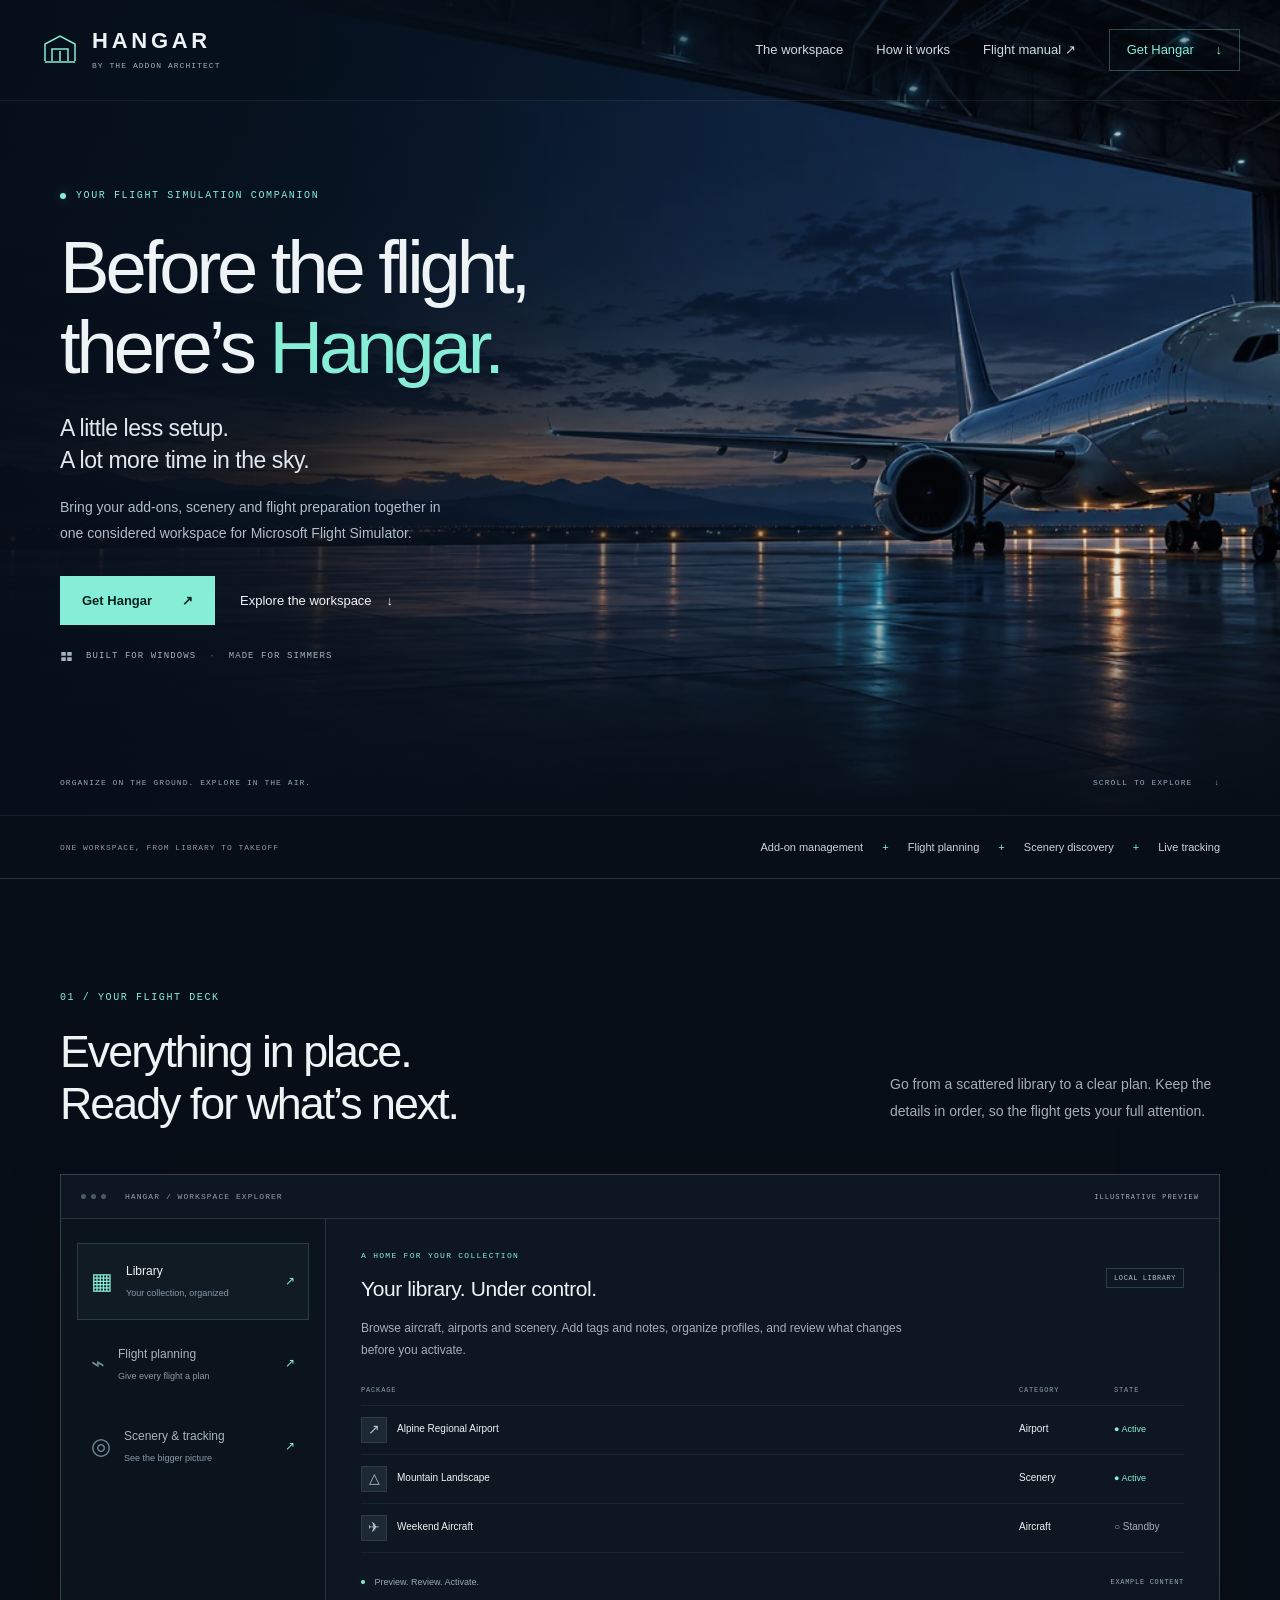
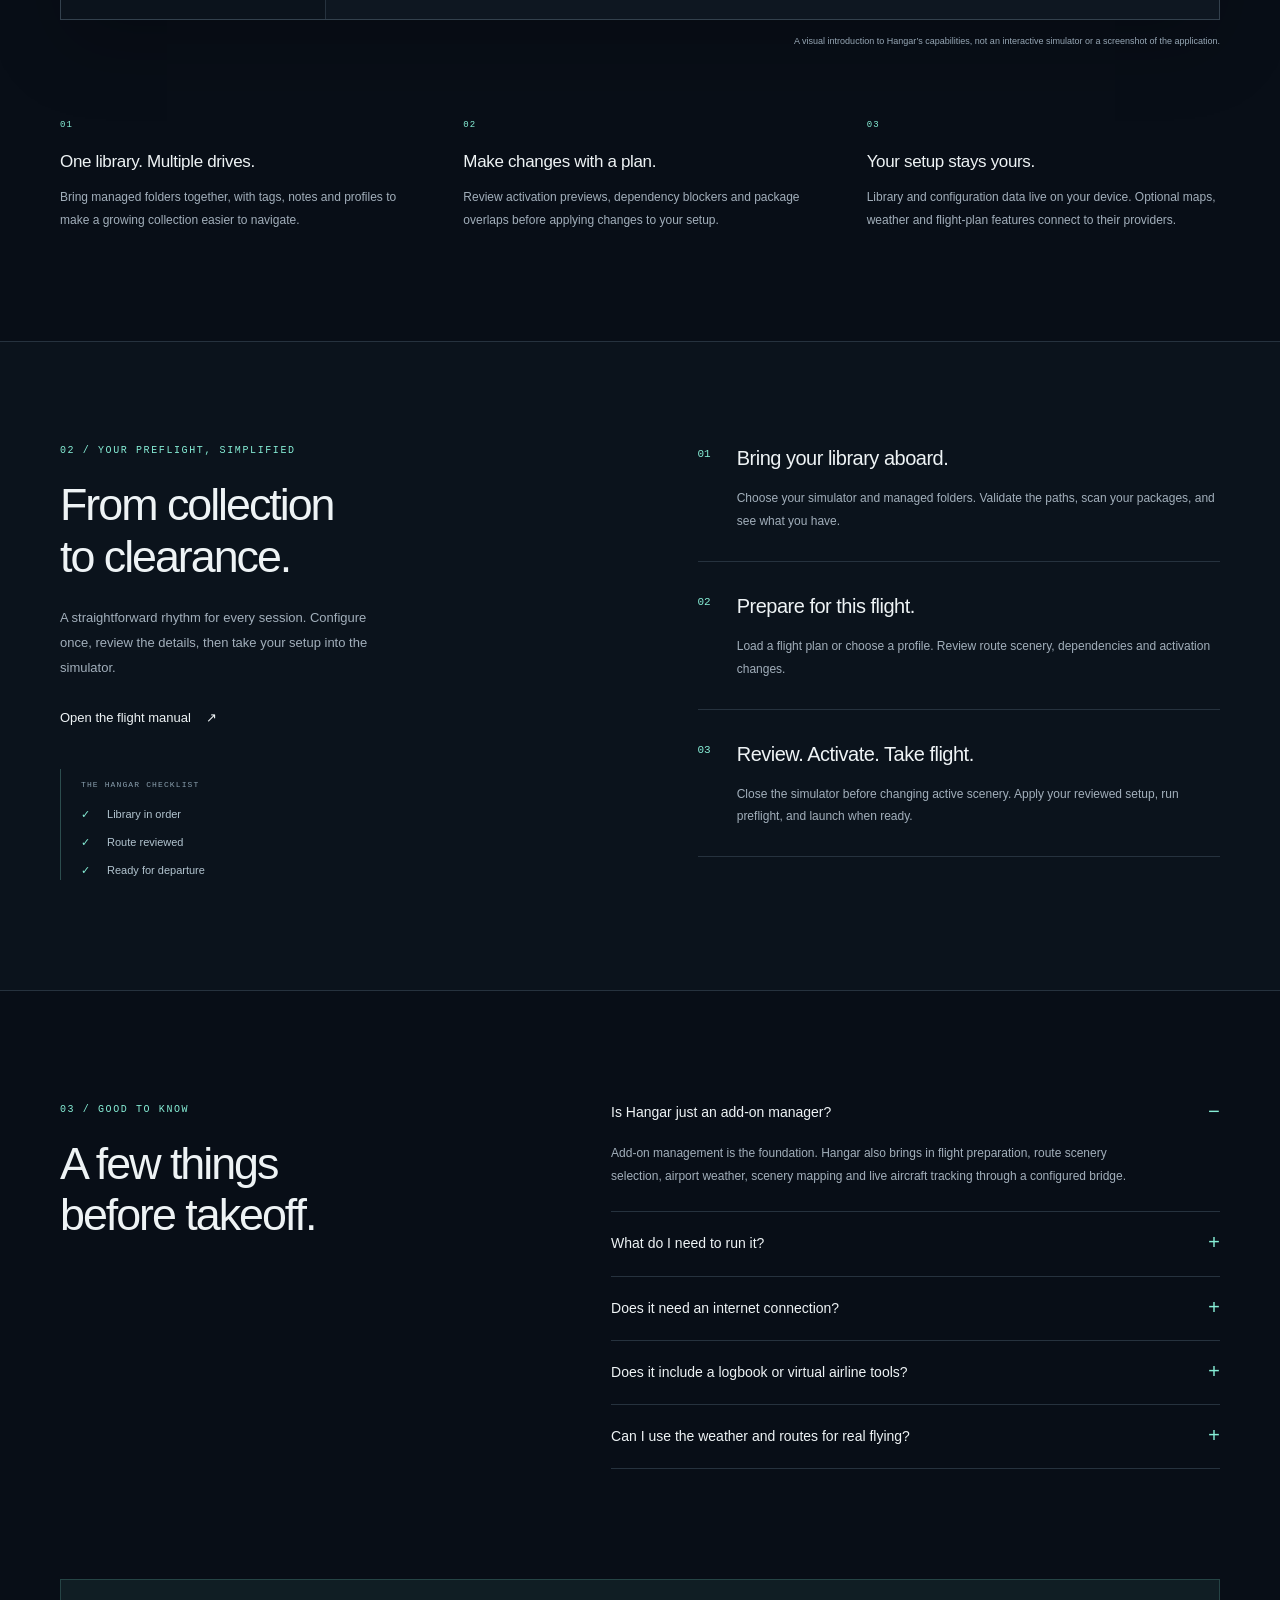
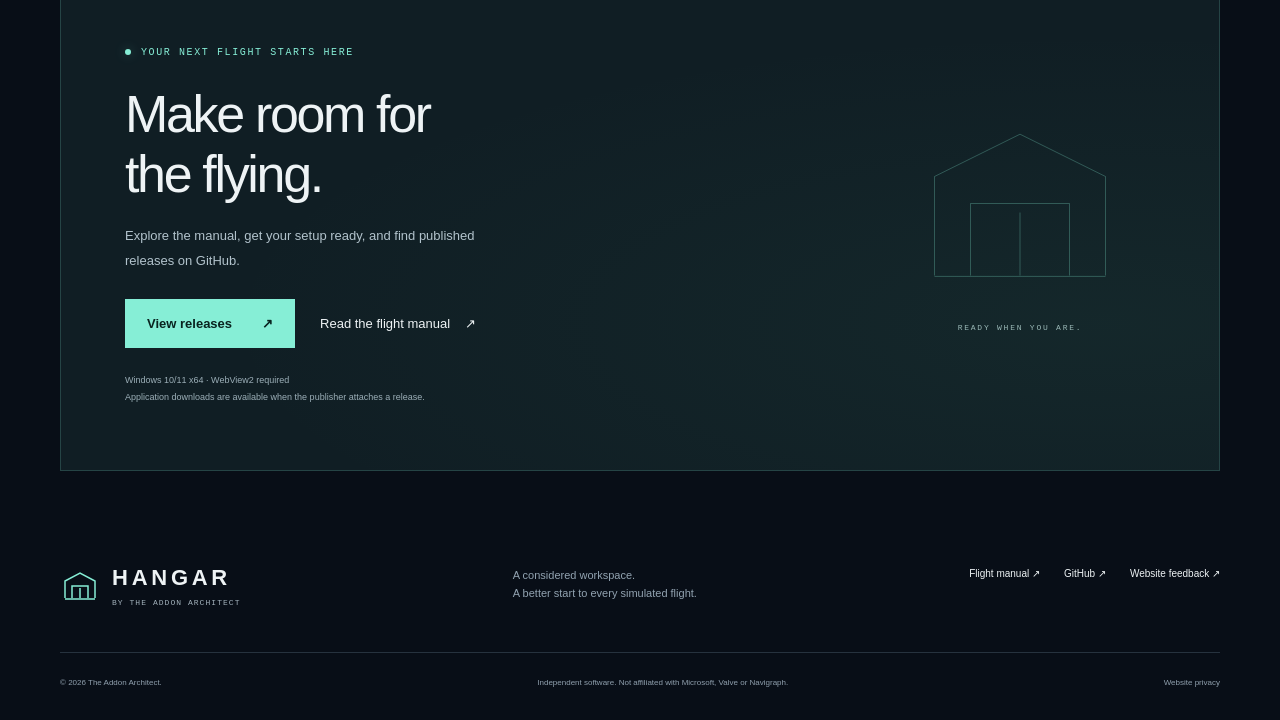
==== docs/index.html @ 511cc6c7 "Add files via upload" ====
<!doctype html>
<html lang="en">
<head>
<meta charset="utf-8"><meta name="viewport" content="width=device-width,initial-scale=1">
<meta name="theme-color" content="#080e17">
<title>Hangar — Your flight simulation companion</title>
<meta name="description" content="Bring your Microsoft Flight Simulator add-ons, scenery, flight planning and live aircraft tracking into one thoughtfully organized workspace.">
<link rel="canonical" href="https://theaddonarchitect.github.io/">
<meta property="og:type" content="website"><meta property="og:title" content="Hangar — Before the flight, there's Hangar."><meta property="og:description" content="Your library. Your route. Your next flight. A companion for Microsoft Flight Simulator."><meta property="og:url" content="https://theaddonarchitect.github.io/"><meta property="og:image" content="https://theaddonarchitect.github.io/assets/hangar-hero.png"><meta property="og:image:width" content="1280"><meta property="og:image:height" content="640">
<meta name="twitter:card" content="summary_large_image">
<link rel="icon" href="assets/favicon.svg" type="image/svg+xml"><link rel="stylesheet" href="assets/styles.css"><script defer src="assets/site.js"></script>
</head>
<body>
<a class="skip-link" href="#main">Skip to content</a>
<header class="site-header"><div class="nav-wrap">
<a href="./" class="brand" aria-label="Hangar home"><svg viewBox="0 0 40 40" aria-hidden="true"><path d="M5 31V14L20 6l15 8v17M12 31V19h16v12M20 21v10M5 32h30"/></svg><span>HANGAR<span class="brand-sub">BY THE ADDON ARCHITECT</span></span></a>
<button class="menu-toggle" aria-expanded="false" aria-controls="main-nav" hidden>Menu <span aria-hidden="true">☰</span></button>
<nav id="main-nav" aria-label="Main navigation"><a href="#workspace">The workspace</a><a href="#workflow">How it works</a><a href="guide.html">Flight manual <span aria-hidden="true">↗</span></a><a href="#get-hangar" class="nav-cta">Get Hangar <span aria-hidden="true">↓</span></a></nav>
</div></header>
<main id="main">
<section class="hero" aria-labelledby="hero-title">
<div class="hero-image" role="img" aria-label="An airliner inside a dark hangar overlooking a runway at blue hour"></div><div class="hero-shade"></div>
<div class="container hero-content"><p class="eyebrow"><span class="status-dot"></span> YOUR FLIGHT SIMULATION COMPANION</p><h1 id="hero-title">Before the flight,<br>there’s <em>Hangar.</em></h1><p class="hero-copy">A little less setup.<br>A lot more time in the sky.</p><p class="hero-detail">Bring your add-ons, scenery and flight preparation together in one considered workspace for Microsoft Flight Simulator.</p><div class="actions"><a class="button button-primary" href="#get-hangar">Get Hangar <span aria-hidden="true">↗</span></a><a class="text-link" href="#workspace">Explore the workspace <span aria-hidden="true">↓</span></a></div><p class="hero-platform"><svg viewBox="0 0 20 20" aria-hidden="true"><path d="M2 3h7v6H2zM11 3h7v6h-7zM2 11h7v6H2zM11 11h7v6h-7z"/></svg> BUILT FOR WINDOWS <span>·</span> MADE FOR SIMMERS</p></div>
<div class="hero-bottom container"><span>ORGANIZE ON THE GROUND. EXPLORE IN THE AIR.</span><a href="#workspace" aria-label="Scroll to the workspace">SCROLL TO EXPLORE <span aria-hidden="true">↓</span></a></div>
</section>
<div class="capability-strip"><div class="container"><span>ONE WORKSPACE, FROM LIBRARY TO TAKEOFF</span><p>Add-on management <i>+</i> Flight planning <i>+</i> Scenery discovery <i>+</i> Live tracking</p></div></div>
<section id="workspace" class="section container" aria-labelledby="workspace-title">
<div class="section-heading"><div><p class="eyebrow">01 / YOUR FLIGHT DECK</p><h2 id="workspace-title">Everything in place.<br>Ready for what’s next.</h2></div><p>Go from a scattered library to a clear plan. Keep the details in order, so the flight gets your full attention.</p></div>
<div class="workspace-shell"><div class="workspace-topbar"><span class="window-dots" aria-hidden="true"><i></i><i></i><i></i></span><span>HANGAR / WORKSPACE EXPLORER</span><span class="demo-label">ILLUSTRATIVE PREVIEW</span></div>
<div class="workspace-layout"><div class="workspace-tabs" role="tablist" aria-label="Explore Hangar features" aria-orientation="vertical"><button id="tab-library" role="tab" aria-selected="true" aria-controls="panel-library" tabindex="0"><span class="tab-icon" aria-hidden="true">▦</span><span>Library<small>Your collection, organized</small></span><b aria-hidden="true">↗</b></button><button id="tab-planning" role="tab" aria-selected="false" aria-controls="panel-planning" tabindex="-1"><span class="tab-icon" aria-hidden="true">⌁</span><span>Flight planning<small>Give every flight a plan</small></span><b aria-hidden="true">↗</b></button><button id="tab-scenery" role="tab" aria-selected="false" aria-controls="panel-scenery" tabindex="-1"><span class="tab-icon" aria-hidden="true">◎</span><span>Scenery & tracking<small>See the bigger picture</small></span><b aria-hidden="true">↗</b></button></div>
<div class="workspace-panels">
<div id="panel-library" class="workspace-panel" role="tabpanel" aria-labelledby="tab-library" tabindex="0"><div class="panel-heading"><div><p class="eyebrow">A HOME FOR YOUR COLLECTION</p><h3>Your library. Under control.</h3></div><span class="pill">LOCAL LIBRARY</span></div><p>Browse aircraft, airports and scenery. Add tags and notes, organize profiles, and review what changes before you activate.</p><div class="library-table" role="table" aria-label="Illustrative add-on library"><div class="library-row table-head" role="row"><span role="columnheader">PACKAGE</span><span role="columnheader">CATEGORY</span><span role="columnheader">STATE</span></div><div class="library-row" role="row"><span role="cell"><b class="package-icon" aria-hidden="true">↗</b> Alpine Regional Airport</span><span role="cell">Airport</span><span role="cell" class="state">● Active</span></div><div class="library-row" role="row"><span role="cell"><b class="package-icon" aria-hidden="true">△</b> Mountain Landscape</span><span role="cell">Scenery</span><span role="cell" class="state">● Active</span></div><div class="library-row" role="row"><span role="cell"><b class="package-icon" aria-hidden="true">✈</b> Weekend Aircraft</span><span role="cell">Aircraft</span><span role="cell" class="muted">○ Standby</span></div></div><div class="panel-foot"><span><span class="status-dot"></span> Preview. Review. Activate.</span><span>EXAMPLE CONTENT</span></div></div>
<div id="panel-planning" class="workspace-panel" role="tabpanel" aria-labelledby="tab-planning" tabindex="0" hidden><div class="panel-heading"><div><p class="eyebrow">FROM DISPATCH TO DEPARTURE</p><h3>A route with everything it needs.</h3></div><span class="pill">SIMBRIEF READY</span></div><p>Fetch your latest SimBrief flight plan, review scenery along the route, check airport weather, and export a plan for the simulator.</p><div class="route-display"><div><small>DEPARTURE</small><strong>LOWI</strong><span>Innsbruck</span></div><div class="route-line"><span aria-hidden="true">✈</span></div><div><small>ARRIVAL</small><strong>LSZH</strong><span>Zurich</span></div></div><div class="planning-checks"><span>Route scenery review</span><span>METAR & TAF</span><span>MSFS plan export</span></div><div class="panel-foot"><span>External services require a connection.</span><span>EXAMPLE ROUTE</span></div></div>
<div id="panel-scenery" class="workspace-panel" role="tabpanel" aria-labelledby="tab-scenery" tabindex="0" hidden><div class="panel-heading"><div><p class="eyebrow">PUT YOUR LIBRARY ON THE MAP</p><h3>Know what’s beneath your wings.</h3></div><span class="pill">SIMCONNECT</span></div><p>Find geolocated scenery in your collection. With a configured SimConnect bridge, follow your simulated aircraft on the flight-planning map.</p><div class="schematic-map" aria-label="Stylized illustration of a route between scenery locations"><svg viewBox="0 0 620 190" role="img" aria-label="Illustrative flight route"><defs><pattern id="grid" width="30" height="30" patternUnits="userSpaceOnUse"><path d="M30 0H0V30" fill="none" stroke="#253442" stroke-width=".5"/></pattern></defs><rect width="620" height="190" fill="url(#grid)"/><path d="M0 130 70 70 120 90 190 40 265 80 330 20 410 85 490 45 620 120M0 180 100 120 160 150 260 95 350 150 430 110 540 170 620 130" stroke="#2b4146" fill="none" stroke-width="2"/><path d="M115 125Q295 10 505 80" fill="none" stroke="#64e6c8" stroke-dasharray="5 7" stroke-width="2"/><circle cx="115" cy="125" r="6" fill="#64e6c8"/><circle cx="505" cy="80" r="6" fill="#64e6c8"/><path d="m309 55 17 10-17 5 3-7z" fill="#f0f7f8"/></svg></div><div class="panel-foot"><span>Only packages with usable coordinates appear.</span><span>ILLUSTRATION</span></div></div>
</div></div></div>
<p class="preview-caption">A visual introduction to Hangar’s capabilities, not an interactive simulator or a screenshot of the application.</p>
<div class="feature-notes"><article><span class="feature-number">01</span><h3>One library. Multiple drives.</h3><p>Bring managed folders together, with tags, notes and profiles to make a growing collection easier to navigate.</p></article><article><span class="feature-number">02</span><h3>Make changes with a plan.</h3><p>Review activation previews, dependency blockers and package overlaps before applying changes to your setup.</p></article><article><span class="feature-number">03</span><h3>Your setup stays yours.</h3><p>Library and configuration data live on your device. Optional maps, weather and flight-plan features connect to their providers.</p></article></div>
</section>
<section id="workflow" class="workflow-section"><div class="container workflow-layout"><div class="workflow-intro"><p class="eyebrow">02 / YOUR PREFLIGHT, SIMPLIFIED</p><h2>From collection<br>to clearance.</h2><p>A straightforward rhythm for every session. Configure once, review the details, then take your setup into the simulator.</p><a href="guide.html" class="text-link">Open the flight manual <span aria-hidden="true">↗</span></a><div class="flight-card"><span>THE HANGAR CHECKLIST</span><p><i aria-hidden="true">✓</i> Library in order</p><p><i aria-hidden="true">✓</i> Route reviewed</p><p><i aria-hidden="true">✓</i> Ready for departure</p></div></div><ol class="workflow-steps"><li><span>01</span><div><h3>Bring your library aboard.</h3><p>Choose your simulator and managed folders. Validate the paths, scan your packages, and see what you have.</p></div></li><li><span>02</span><div><h3>Prepare for this flight.</h3><p>Load a flight plan or choose a profile. Review route scenery, dependencies and activation changes.</p></div></li><li><span>03</span><div><h3>Review. Activate. Take flight.</h3><p>Close the simulator before changing active scenery. Apply your reviewed setup, run preflight, and launch when ready.</p></div></li></ol></div></section>
<section class="section container faq-section" id="questions"><div><p class="eyebrow">03 / GOOD TO KNOW</p><h2>A few things<br>before takeoff.</h2></div><div class="faq-list"><details open><summary>Is Hangar just an add-on manager?</summary><p>Add-on management is the foundation. Hangar also brings in flight preparation, route scenery selection, airport weather, scenery mapping and live aircraft tracking through a configured bridge.</p></details><details><summary>What do I need to run it?</summary><p>The current desktop build targets Windows 10/11 x64 with Microsoft Edge WebView2. You’ll need your own supported Microsoft Flight Simulator installation and add-ons. Archive imports need a compatible 7-Zip installation; live tracking needs the Microsoft SimConnect runtime configured as described in the manual.</p></details><details><summary>Does it need an internet connection?</summary><p>Your library and settings are processed locally. SimBrief flight plans, map tiles, weather and airport dataset downloads require network access and are subject to the providers’ availability and terms.</p></details><details><summary>Does it include a logbook or virtual airline tools?</summary><p>Flight history, landing statistics and virtual airline/ACARS integrations are planned concepts. They are not implemented in the reviewed 0.7.0 build. Current features and setup requirements are distinguished in the flight manual.</p></details><details><summary>Can I use the weather and routes for real flying?</summary><p>No. Hangar is for flight simulation and entertainment. Its routes, maps, weather and telemetry are not certified for real-world navigation, dispatch or safety-critical decisions.</p></details></div></section>
<section id="get-hangar" class="container download-section"><div class="download-glow" aria-hidden="true"></div><div><p class="eyebrow"><span class="status-dot"></span> YOUR NEXT FLIGHT STARTS HERE</p><h2>Make room for<br>the flying.</h2><p>Explore the manual, get your setup ready, and find published releases on GitHub.</p><div class="actions"><a class="button button-primary" href="https://github.com/TheAddonArchitect/TheAddonArchitect.github.io/releases">View releases <span aria-hidden="true">↗</span></a><a href="guide.html" class="text-link">Read the flight manual <span aria-hidden="true">↗</span></a></div><p class="download-note">Windows 10/11 x64 · WebView2 required<br>Application downloads are available when the publisher attaches a release.</p></div><div class="hangar-mark" aria-hidden="true"><svg viewBox="0 0 240 200"><path d="M25 175V65L120 18l95 47v110M65 175V95h110v80M120 105v70M25 176h190"/></svg><span>READY WHEN YOU ARE.</span></div></section>
</main>
<footer class="site-footer container"><div class="footer-top"><a href="./" class="brand"><svg viewBox="0 0 40 40" aria-hidden="true"><path d="M5 31V14L20 6l15 8v17M12 31V19h16v12M20 21v10M5 32h30"/></svg><span>HANGAR<span class="brand-sub">BY THE ADDON ARCHITECT</span></span></a><p>A considered workspace.<br>A better start to every simulated flight.</p><div><a href="guide.html">Flight manual ↗</a><a href="https://github.com/TheAddonArchitect/TheAddonArchitect.github.io">GitHub ↗</a><a href="https://github.com/TheAddonArchitect/TheAddonArchitect.github.io/issues">Website feedback ↗</a></div></div><div class="footer-bottom"><span>© <span data-year>2026</span> The Addon Architect.</span><span>Independent software. Not affiliated with Microsoft, Valve or Navigraph.</span><a href="site-privacy.html">Website privacy</a></div></footer>
</body></html>
---- docs/assets/styles.css ----
:root{--bg:#080e17;--panel:#0e1721;--text:#eef3f5;--muted:#a2afbb;--accent:#86eed6;--line:#26323e;--mono:'Cascadia Mono','SFMono-Regular',Consolas,monospace;--sans:Inter,'Segoe UI',Arial,sans-serif}*{box-sizing:border-box}html{scroll-behavior:smooth;scroll-padding-top:100px}body{margin:0;background:var(--bg);color:var(--text);font-family:var(--sans);font-size:16px;line-height:1.65;-webkit-font-smoothing:antialiased}a{color:inherit;text-decoration:none}button{font:inherit}svg{display:block}button,a,summary{-webkit-tap-highlight-color:transparent}a:focus-visible,button:focus-visible,summary:focus-visible,[tabindex]:focus-visible{outline:2px solid var(--accent);outline-offset:6px}button{cursor:pointer}a:hover{color:var(--accent)}[hidden]{display:none!important}.container{width:min(1160px,calc(100% - 80px));margin-inline:auto}.skip-link{position:fixed;top:-100px;left:20px;z-index:100;background:var(--accent);color:var(--bg);padding:12px}.skip-link:focus{top:12px}.site-header{position:absolute;top:0;left:0;right:0;z-index:10;border-bottom:1px solid #ffffff13;background:#080e1738}.nav-wrap{width:min(1320px,calc(100% - 80px));min-height:100px;margin:auto;display:flex;align-items:center;justify-content:space-between;gap:35px}.brand{display:flex;align-items:center;gap:12px;font-size:22px;font-weight:700;letter-spacing:.17em;line-height:1.1}.brand svg{width:40px;height:40px;stroke:var(--accent);fill:none;stroke-width:1.5}.brand-sub{display:block;font-family:var(--mono);font-size:8px;letter-spacing:.13em;font-weight:400;color:#a2b1bb;margin-top:9px}.site-header nav{display:flex;align-items:center;gap:33px;font-size:13px;color:#cfdae2}.site-header nav a{padding:9px 0}.site-header nav .nav-cta{border:1px solid #98e9d74a;padding:9px 17px;color:var(--accent)}.nav-cta span{margin-left:18px}.menu-toggle{border:1px solid var(--line);background:var(--bg);color:var(--text);padding:8px 12px}.hero{min-height:815px;position:relative;overflow:hidden;display:flex;align-items:center;padding:150px 0 115px}.hero-image{position:absolute;inset:0;background:url('./hangar-hero.webp') center center/cover no-repeat}.hero-shade{position:absolute;inset:0;background:linear-gradient(90deg,#070e19ef 0%,#07101bd9 25%,#07101b65 55%,#07101b16 85%),linear-gradient(0deg,var(--bg) 0%,transparent 26%,#080e1722 80%)}.hero-content{position:relative;z-index:1}.eyebrow{font-family:var(--mono);font-size:10px;font-weight:500;letter-spacing:.16em;line-height:1.7;color:var(--accent);margin:0 0 24px;display:flex;align-items:center;gap:10px}.status-dot{display:inline-block;flex-shrink:0;width:6px;height:6px;background:var(--accent);border-radius:50%;box-shadow:0 0 12px #86eed64d;vertical-align:middle}.hero h1{font-size:clamp(48px,5.8vw,80px);line-height:1.07;letter-spacing:-.055em;font-weight:500;margin:0 0 25px}.hero h1 em{font-style:normal;color:var(--accent)}.hero-copy{font-size:23px;line-height:1.4;color:#e0e8ed;margin:0 0 19px;letter-spacing:-.02em}.hero-detail{font-size:14px;line-height:1.8;max-width:390px;color:#b0bdca;margin:0 0 30px}.actions{display:flex;align-items:center;gap:25px;flex-wrap:wrap}.button{display:inline-flex;align-items:center;justify-content:space-between;gap:30px;min-height:49px;padding:12px 21px;font-size:13px;font-weight:600;border:1px solid transparent;transition:background .2s,transform .2s}.button-primary{background:var(--accent);color:#09231f}.button-primary:hover{background:#afffe9;color:#09231f;transform:translateY(-2px)}.text-link{font-size:13px;display:inline-flex;align-items:center;gap:15px}.hero-platform{font:9px var(--mono);letter-spacing:.12em;color:#a3b3c1;display:flex;gap:13px;align-items:center;margin:25px 0 0}.hero-platform svg{width:13px;height:13px;fill:currentColor}.hero-platform>span{color:#557078}.hero-bottom{position:absolute;bottom:28px;left:0;right:0;display:flex;justify-content:space-between;gap:15px;font:8px var(--mono);letter-spacing:.13em;color:#95a6b6}.hero-bottom a span{margin-left:16px}.capability-strip{border-bottom:1px solid var(--line);border-top:1px solid #26323e80;padding:22px 0}.capability-strip .container{display:flex;align-items:center;justify-content:space-between;gap:25px}.capability-strip span{font:8px var(--mono);letter-spacing:.12em;color:#8799aa}.capability-strip p{font-size:11px;color:#c9d3dd;margin:0}.capability-strip i{font-style:normal;padding:0 16px;color:var(--accent)}.section{padding-top:110px;padding-bottom:110px}.section-heading{display:flex;align-items:flex-end;justify-content:space-between;gap:55px;margin-bottom:45px}.section-heading>p{max-width:330px;color:var(--muted);font-size:14px;line-height:1.9;margin:0 0 5px}h2{font-size:clamp(32px,3.5vw,46px);font-weight:450;letter-spacing:-.045em;line-height:1.15;margin:0}.section .eyebrow,.workflow-section .eyebrow{margin-bottom:20px}.workspace-shell{border:1px solid #33414d;background:var(--panel);box-shadow:0 28px 70px #0003}.workspace-topbar{min-height:44px;border-bottom:1px solid var(--line);display:flex;align-items:center;gap:19px;padding:0 20px;color:#91a0ad;font:8px var(--mono);letter-spacing:.13em}.window-dots{display:flex;gap:5px}.window-dots i{width:5px;height:5px;border-radius:50%;background:#4b5a68}.demo-label{margin-left:auto;font-size:7px;color:#9daeb9}.workspace-layout{display:grid;grid-template-columns:265px minmax(0,1fr)}.workspace-tabs{padding:24px 16px;border-right:1px solid var(--line);background:#0b131c}.workspace-tabs button{width:100%;display:flex;align-items:center;gap:13px;text-align:left;background:none;color:#a6b5c1;border:1px solid transparent;padding:18px 13px;margin:0 0 6px;font-size:12px}.workspace-tabs button[aria-selected=true]{background:#86eed609;border-color:#86eed62b;color:var(--text)}.workspace-tabs button:hover{background:#ffffff06}.tab-icon{font-size:23px;color:#6f8b96}.workspace-tabs button[aria-selected=true] .tab-icon{color:var(--accent)}.workspace-tabs small{display:block;font-size:9px;color:#899ba9;margin-top:4px}.workspace-tabs b{margin-left:auto;font-weight:400;color:var(--accent)}.workspace-panel{padding:30px 35px;min-height:348px}.panel-heading{display:flex;justify-content:space-between;align-items:center;gap:15px}.panel-heading .eyebrow{font-size:8px;margin-bottom:9px}.panel-heading h3{font-size:21px;font-weight:450;margin:0;letter-spacing:-.02em}.pill{font:7px var(--mono);letter-spacing:.08em;color:#aec5c6;border:1px solid #86eed633;white-space:nowrap;padding:5px 7px}.workspace-panel>p{font-size:12px;color:var(--muted);max-width:570px;margin:12px 0 24px;line-height:1.8}.library-row{display:grid;grid-template-columns:minmax(0,1fr) 80px 70px;gap:15px;padding:11px 0;border-bottom:1px solid #26323e80;font-size:10px;align-items:center}.library-row span:first-child{display:flex;gap:10px;align-items:center}.table-head{font:7px var(--mono);letter-spacing:.12em;color:#8b9daa;padding-top:0}.package-icon{font-size:14px;font-weight:400;color:#b3c4d0;background:#1c2935;border:1px solid #293c48;width:26px;height:26px;display:grid;place-items:center}.state{color:var(--accent);font-size:9px}.muted{color:var(--muted)}.panel-foot{display:flex;align-items:center;justify-content:space-between;gap:15px;margin-top:22px;color:#94a7b5;font-size:9px}.panel-foot>span:last-child{font:7px var(--mono);letter-spacing:.1em}.panel-foot .status-dot{width:4px;height:4px;margin-right:7px}.preview-caption{font-size:9px;color:#96a7b5;margin:14px 0 0;text-align:right}.feature-notes{display:grid;grid-template-columns:repeat(3,1fr);gap:50px;margin-top:60px}.feature-number{font:9px var(--mono);letter-spacing:.12em;color:var(--accent)}.feature-notes h3{font-size:17px;font-weight:500;letter-spacing:-.02em;margin:12px 0 10px}.feature-notes p{color:var(--muted);font-size:12px;line-height:1.9;margin:0}.route-display{display:flex;align-items:center;gap:28px;margin:30px 0}.route-display>div:not(.route-line){display:flex;flex-direction:column}.route-display small{font:8px var(--mono);color:#8a9baa}.route-display strong{font-size:31px;font-weight:400;letter-spacing:.03em}.route-display span{font-size:10px;color:#99acb8}.route-line{flex:1;height:1px;border-top:1px dashed #86eed66b;position:relative}.route-line span{position:absolute;left:48%;top:-17px;color:var(--accent);font-size:23px;background:var(--panel);padding:0 7px}.planning-checks{display:flex;gap:22px;font-size:9px;color:var(--accent)}.schematic-map{background:#0a121b;border:1px solid var(--line);overflow:hidden}.schematic-map svg{width:100%;height:143px}.workflow-section{background:#0b131c;border-block:1px solid var(--line);padding:100px 0}.workflow-layout{display:grid;grid-template-columns:1fr 1fr;gap:115px}.workflow-intro>p:not(.eyebrow){font-size:13px;color:var(--muted);line-height:1.9;max-width:330px;margin:24px 0}.flight-card{border-left:1px solid #86eed645;padding:0 0 0 20px;margin-top:38px}.flight-card>span{font:8px var(--mono);letter-spacing:.14em;color:#8a9fae}.flight-card p{font-size:11px;color:#b2c4cf;margin:10px 0}.flight-card i{font-style:normal;color:var(--accent);margin-right:14px}.workflow-steps{list-style:none;padding:0;margin:0}.workflow-steps li{display:flex;gap:26px;padding:28px 0;border-bottom:1px solid var(--line)}.workflow-steps li:first-child{padding-top:0}.workflow-steps li>span{font:11px var(--mono);color:var(--accent);padding-top:6px}.workflow-steps h3{font-size:20px;font-weight:450;letter-spacing:-.025em;margin:0 0 12px}.workflow-steps p{font-size:12px;color:var(--muted);margin:0;line-height:1.9}.faq-section{display:grid;grid-template-columns:1fr 1.35fr;gap:100px}.faq-list details{border-bottom:1px solid var(--line);padding:20px 0}.faq-list details:first-child{padding-top:0}.faq-list summary{cursor:pointer;list-style:none;font-size:14px;display:flex;justify-content:space-between;gap:22px}.faq-list summary::-webkit-details-marker{display:none}.faq-list summary:after{content:'+';font:20px var(--mono);color:var(--accent);flex-shrink:0}.faq-list details[open] summary:after{content:'−'}.faq-list details p{font-size:12px;line-height:1.95;color:var(--muted);max-width:530px;margin:18px 25px 3px 0}.download-section{position:relative;border:1px solid #86eed62e;background:#101e24;padding:64px;display:flex;justify-content:space-between;gap:40px;overflow:hidden;margin-bottom:95px}.download-section>div:not(.download-glow){z-index:1}.download-section h2{font-size:52px}.download-section>div>p:not(.eyebrow):not(.download-note){max-width:370px;color:#b2c3cc;font-size:13px;line-height:1.9;margin:20px 0 25px}.download-section .download-note{font-size:9px;color:#9cafb8;line-height:1.9;margin:24px 0 0}.download-glow{position:absolute;inset:0;background:radial-gradient(ellipse at 90% 70%,#4a9c7e13,transparent 60%)}.hangar-mark{width:240px;display:flex;flex-direction:column;justify-content:center;align-items:center;margin-right:15px}.hangar-mark svg{width:220px;height:180px;fill:none;stroke:#86eed64d;stroke-width:1}.hangar-mark span{font:8px var(--mono);letter-spacing:.22em;color:#9ab8b6;margin-top:25px}.site-footer{padding-bottom:26px}.footer-top{display:flex;justify-content:space-between;align-items:flex-start;gap:40px;padding-bottom:44px}.footer-top>p{font-size:11px;color:#92a3b1;margin:0}.footer-top>div{display:flex;gap:24px;font-size:10px}.footer-bottom{border-top:1px solid var(--line);padding-top:23px;display:flex;justify-content:space-between;gap:20px;font-size:8px;color:#90a0ae}.article-header{position:relative;background:#0b131c}.article-layout{display:grid;grid-template-columns:245px minmax(0,1fr);gap:60px;padding-block:65px}.manual-nav{font-size:11px;position:sticky;top:24px;align-self:start;max-height:85vh;overflow:auto}.manual-nav a{display:block;padding:6px 0;color:var(--muted)}.manual-nav a:hover{color:var(--accent)}.manual-content h1{font-size:48px;font-weight:450;line-height:1.15;letter-spacing:-.04em;margin:12px 0 25px}.manual-content>p{color:var(--muted);font-size:14px}.manual-content section{padding:35px 0;border-top:1px solid var(--line)}.manual-content h2{font-size:26px;margin:12px 0 20px}.manual-content h3{font-size:18px}.manual-content section p,.manual-content li{color:#b0bdc8;font-size:13px;line-height:1.9}.manual-content .pill{display:inline-block}.manual-content table{border-collapse:collapse;width:100%;font-size:11px;margin:20px 0}.manual-content th,.manual-content td{text-align:left;padding:12px;border-bottom:1px solid var(--line);vertical-align:top}.manual-content th{color:var(--accent)}.manual-content pre{padding:18px;background:#101d28;border:1px solid var(--line);font-size:11px;white-space:pre-wrap;overflow-wrap:anywhere}.caution{border-left:2px solid #dcb16c;padding:12px 18px;background:#dcb16c09}.manual-content a{color:var(--accent);text-decoration:underline;text-underline-offset:3px}.privacy-content{max-width:800px;padding:70px 0 100px}.privacy-content h1{font-size:45px;letter-spacing:-.04em;font-weight:450}.privacy-content h2{font-size:24px;margin:35px 0 18px}.privacy-content p,.privacy-content li{font-size:14px;color:var(--muted)}.privacy-content a{color:var(--accent);text-decoration:underline}.article-header .site-header{position:relative}.privacy-content .eyebrow{color:var(--accent)}
@media(min-width:1600px){.hero{min-height:880px}.hero-image{background-position:center 57%}}
@media(max-width:1000px){.container{width:calc(100% - 56px)}.nav-wrap{width:calc(100% - 56px)}.site-header nav{gap:22px}.hero{min-height:800px}.hero h1{font-size:65px}.capability-strip .container{align-items:flex-start;flex-direction:column;gap:12px}.workspace-layout{grid-template-columns:220px minmax(0,1fr)}.workspace-panel{padding:25px}.workspace-tabs{padding:15px 8px}.workspace-tabs button{padding:18px 10px;gap:10px}.workspace-tabs b{display:none}.panel-heading{align-items:flex-start}.panel-heading .pill{display:none}.workflow-layout{gap:70px}.faq-section{gap:60px;grid-template-columns:1fr 1.4fr}.download-section{padding:45px}.footer-top>div{flex-direction:column;gap:10px}.article-layout{gap:35px;grid-template-columns:200px minmax(0,1fr)}}
@media(max-width:720px){html{scroll-padding-top:25px}.container,.nav-wrap{width:calc(100% - 40px)}.nav-wrap{min-height:82px;gap:15px;flex-wrap:wrap}.brand{font-size:19px;gap:9px}.brand svg{width:34px;height:34px}.brand-sub{font-size:6px;margin-top:7px}.menu-toggle{display:flex;align-items:center;gap:13px;font-size:11px}.site-header nav{width:100%;padding:5px 0 20px;flex-direction:column;align-items:stretch;gap:6px;background:#080e17}.site-header nav a{padding:10px}.site-header nav .nav-cta{margin-top:5px}.site-header:has(nav:not([hidden])){background:#080e17}.hero{min-height:780px;padding-top:147px;padding-bottom:100px;align-items:flex-start}.hero-image{background-position:65% center;opacity:.85}.hero-shade{background:linear-gradient(90deg,#07101bf2 0%,#07101bbf 60%,#07101b75),linear-gradient(0deg,var(--bg) 0%,transparent 40%)}.hero .eyebrow{font-size:8px;letter-spacing:.12em}.hero h1{font-size:clamp(42px,9.9vw,67px);margin-bottom:26px}.hero-copy{font-size:22px}.hero-detail{max-width:330px;font-size:13px}.actions{gap:20px}.text-link{font-size:12px}.hero-platform{font-size:7px;letter-spacing:.07em;gap:9px}.hero-bottom{bottom:28px;font-size:7px}.hero-bottom>span{display:none}.capability-strip{padding:22px 0}.capability-strip p{line-height:2;font-size:10px}.capability-strip i{padding:0 7px}.section{padding-block:72px}.section-heading{display:block;margin-bottom:30px}.section-heading>p{margin:24px 0 0;max-width:470px;font-size:13px}.eyebrow{font-size:9px}.workspace-layout{display:block}.workspace-tabs{display:flex;gap:6px;padding:12px 10px;border-right:0;border-bottom:1px solid var(--line)}.workspace-tabs button{padding:10px 7px;margin:0;justify-content:center;font-size:9px;gap:6px}.workspace-tabs small{display:none}.tab-icon{font-size:17px}.workspace-topbar{padding:0 13px;gap:11px;font-size:6px;min-height:38px}.demo-label{font-size:5px;letter-spacing:.04em}.window-dots i{width:4px;height:4px}.workspace-panel{padding:23px 18px;min-height:370px}.panel-heading h3{font-size:19px}.workspace-panel>p{font-size:11px;line-height:1.8}.panel-heading .eyebrow{font-size:6px}.library-row{grid-template-columns:minmax(0,1fr) 55px 54px;gap:8px;font-size:8px}.library-row span:first-child{gap:7px}.package-icon{font-size:11px;width:20px;height:23px;flex-shrink:0}.table-head{font-size:6px}.state{font-size:7px}.panel-foot{font-size:7px;gap:9px}.panel-foot>span:last-child{font-size:5px}.preview-caption{font-size:8px;text-align:left;line-height:1.8}.feature-notes{grid-template-columns:1fr;gap:28px;margin-top:38px}.feature-notes article{border-top:1px solid var(--line);padding-top:23px}.feature-notes h3{font-size:18px}.feature-notes p{font-size:13px;max-width:480px}.workflow-section{padding:70px 0}.workflow-layout{grid-template-columns:1fr;gap:45px}.workflow-intro>p:not(.eyebrow){max-width:470px}.flight-card{display:none}.workflow-steps li{padding:25px 0}.workflow-steps h3{font-size:19px}.faq-section{grid-template-columns:1fr;gap:35px}.faq-list summary{font-size:13px}.faq-list details{padding-block:20px}.download-section{padding:35px 25px;margin-bottom:65px}.download-section h2{font-size:43px}.download-section .eyebrow{font-size:7px;letter-spacing:.07em}.hangar-mark{display:none}.footer-top{flex-wrap:wrap;gap:28px;padding-bottom:30px}.footer-top>p{width:100%;order:3}.footer-top>div{margin-left:auto;font-size:9px}.footer-bottom{flex-direction:column;gap:12px;font-size:8px}.route-display{gap:20px}.route-display strong{font-size:27px}.planning-checks{flex-wrap:wrap;gap:9px 15px;font-size:8px}.schematic-map svg{height:150px}.article-layout{grid-template-columns:1fr;gap:30px;padding-block:40px}.manual-nav{position:static;max-height:180px;border:1px solid var(--line);padding:14px 18px}.manual-content h1{font-size:39px}.manual-content h2{font-size:24px}.manual-content table{font-size:10px}.privacy-content h1{font-size:36px}}
@media(prefers-reduced-motion:reduce){html{scroll-behavior:auto}*,*:before,*:after{transition:none!important;animation:none!important}}

.sr-only{position:absolute;width:1px;height:1px;padding:0;margin:-1px;overflow:hidden;clip:rect(0,0,0,0);white-space:nowrap;border:0}

.manual-search{margin:25px 0 35px}.manual-search label{display:block;font-size:12px;margin-bottom:9px;color:var(--muted)}.manual-search input{width:100%;padding:14px 16px;background:#111e28;border:1px solid var(--line);color:var(--text);font:13px var(--sans);border-radius:0}.manual-search input:focus-visible{outline:2px solid var(--accent);outline-offset:3px}.manual-search p{font-size:10px;color:var(--muted);margin:8px 0}
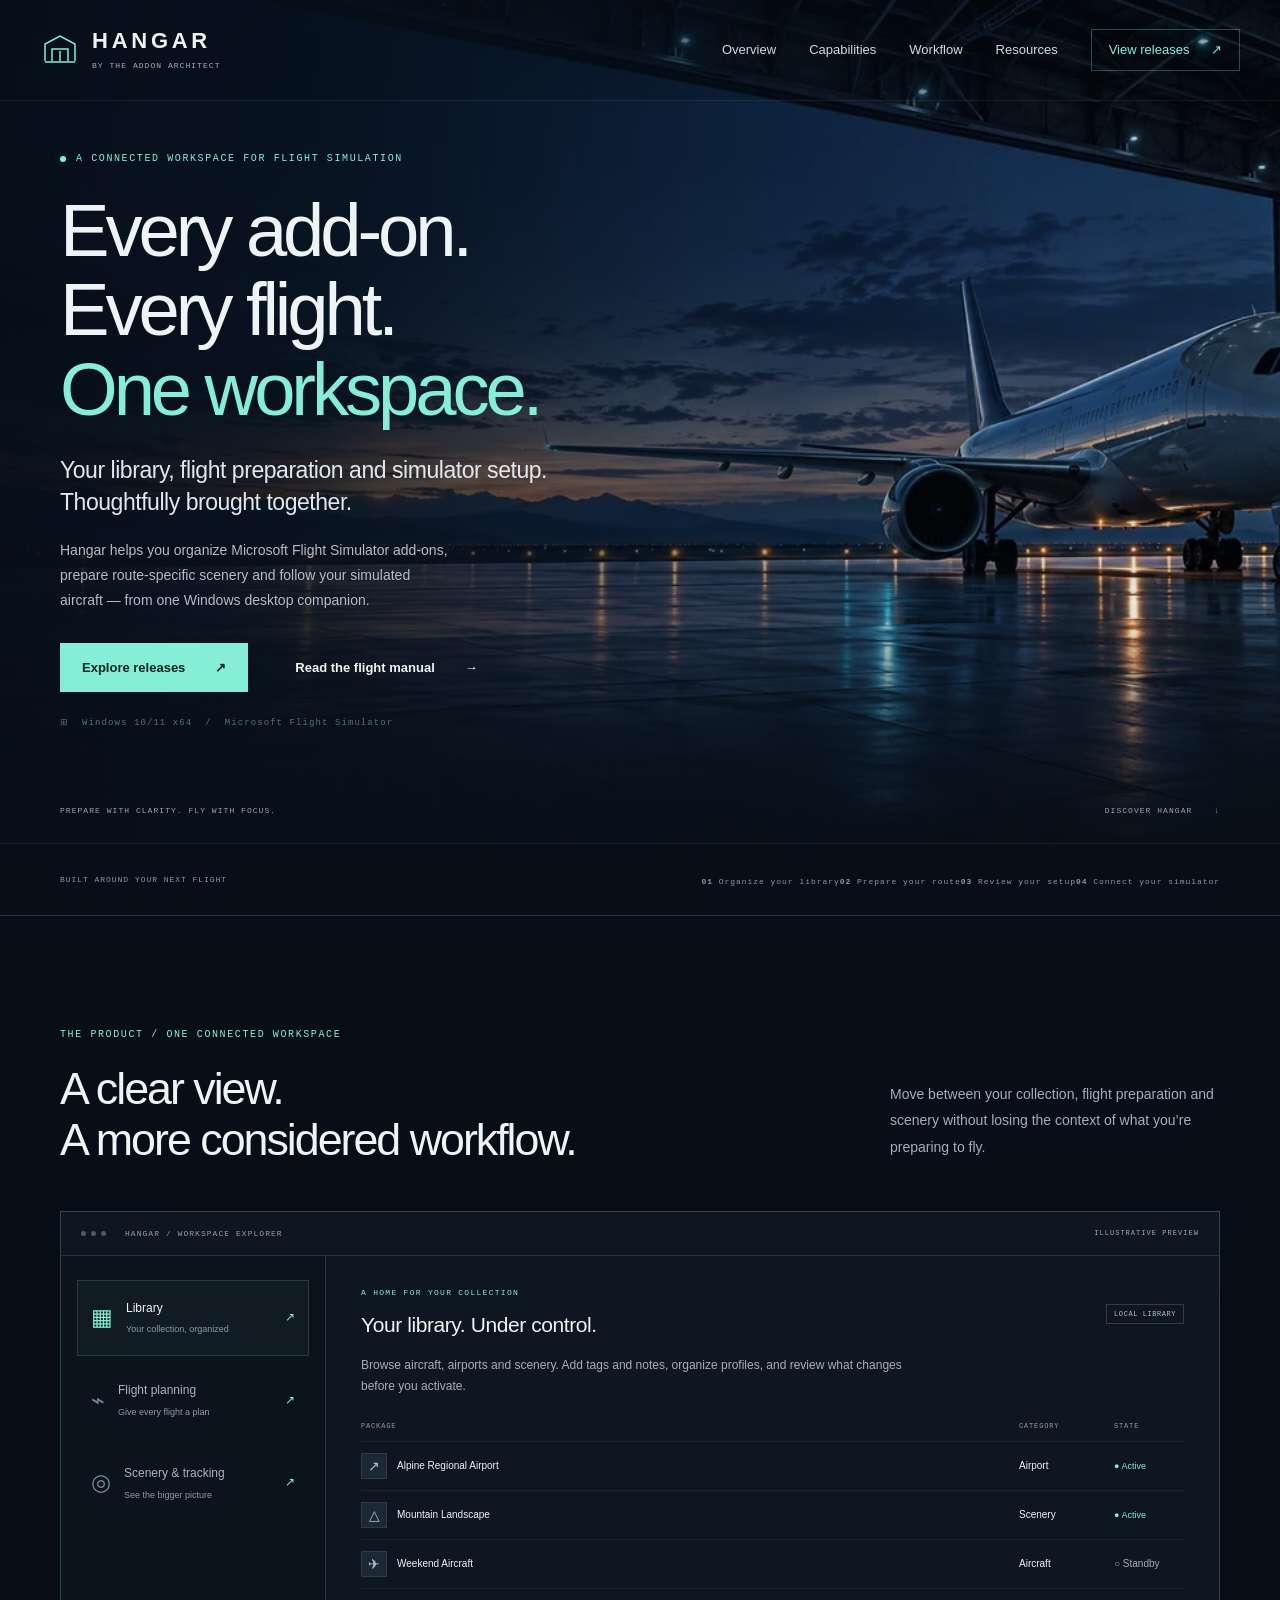
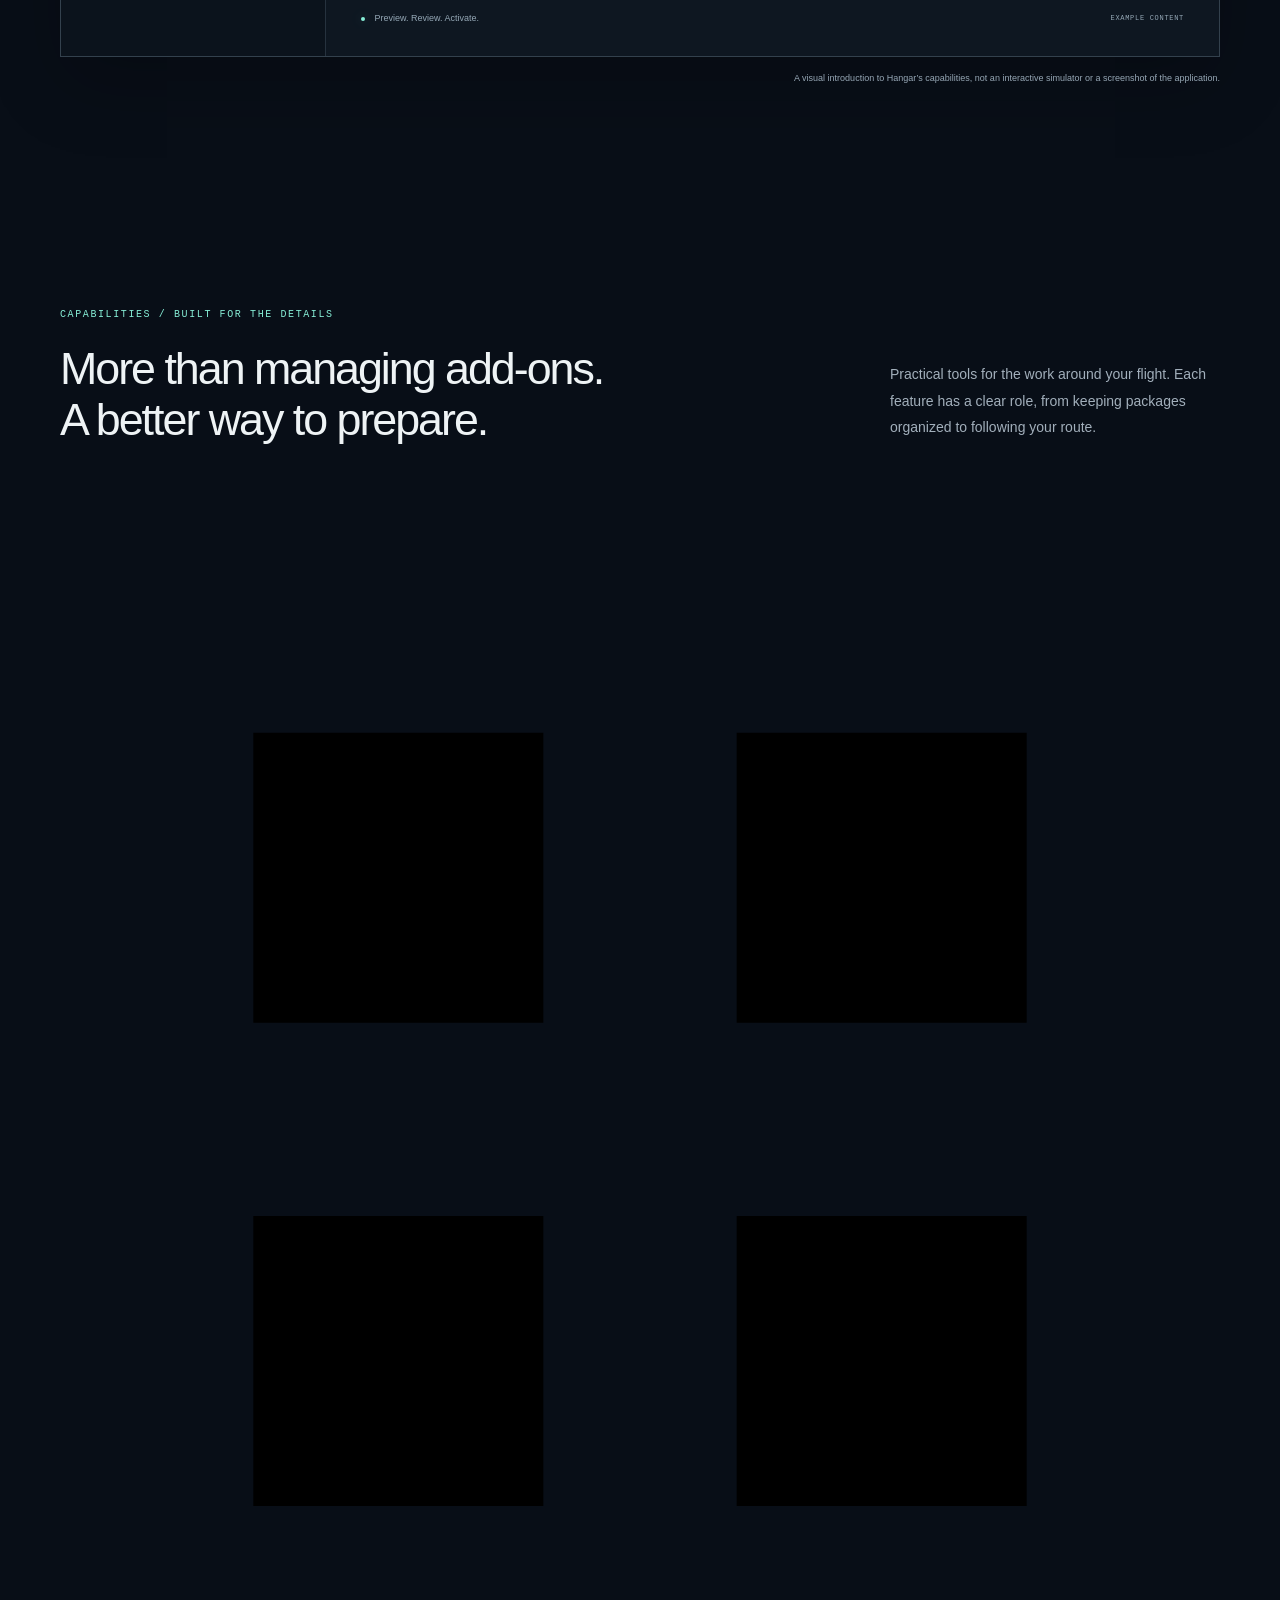
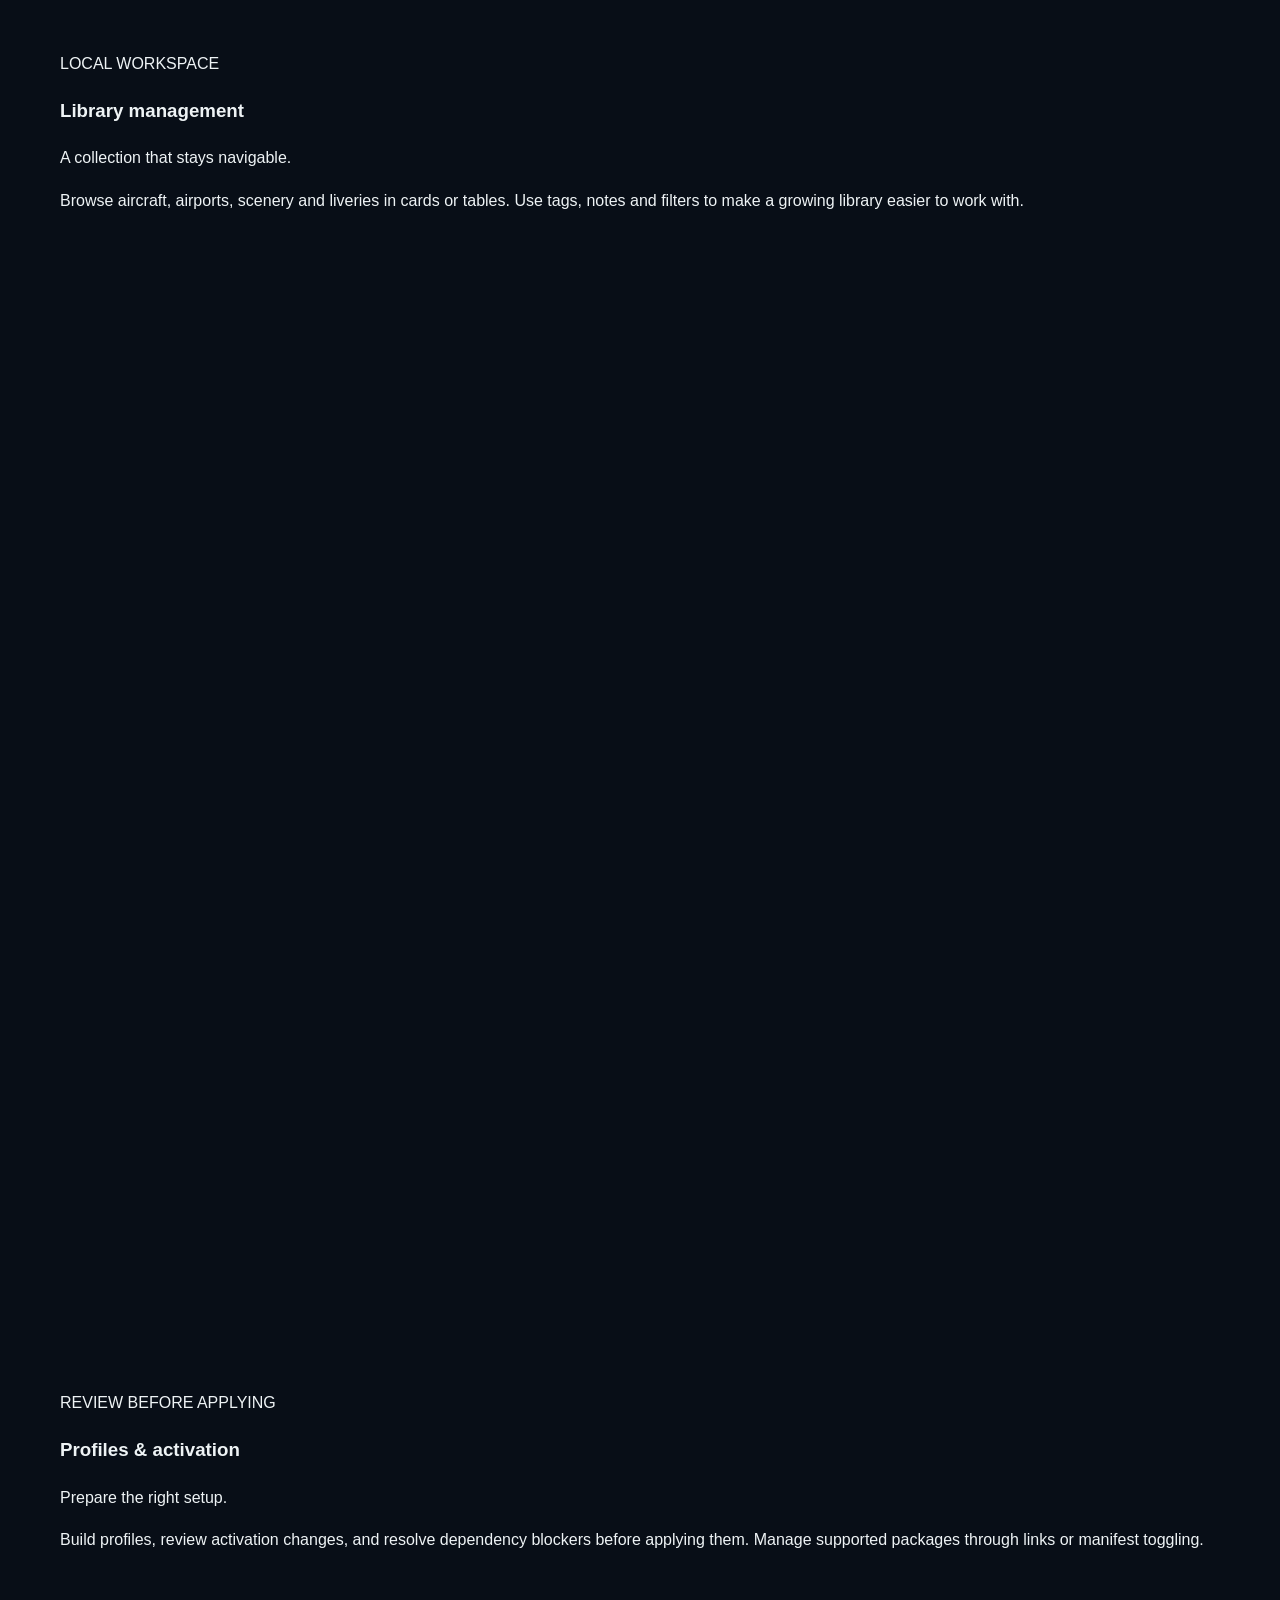
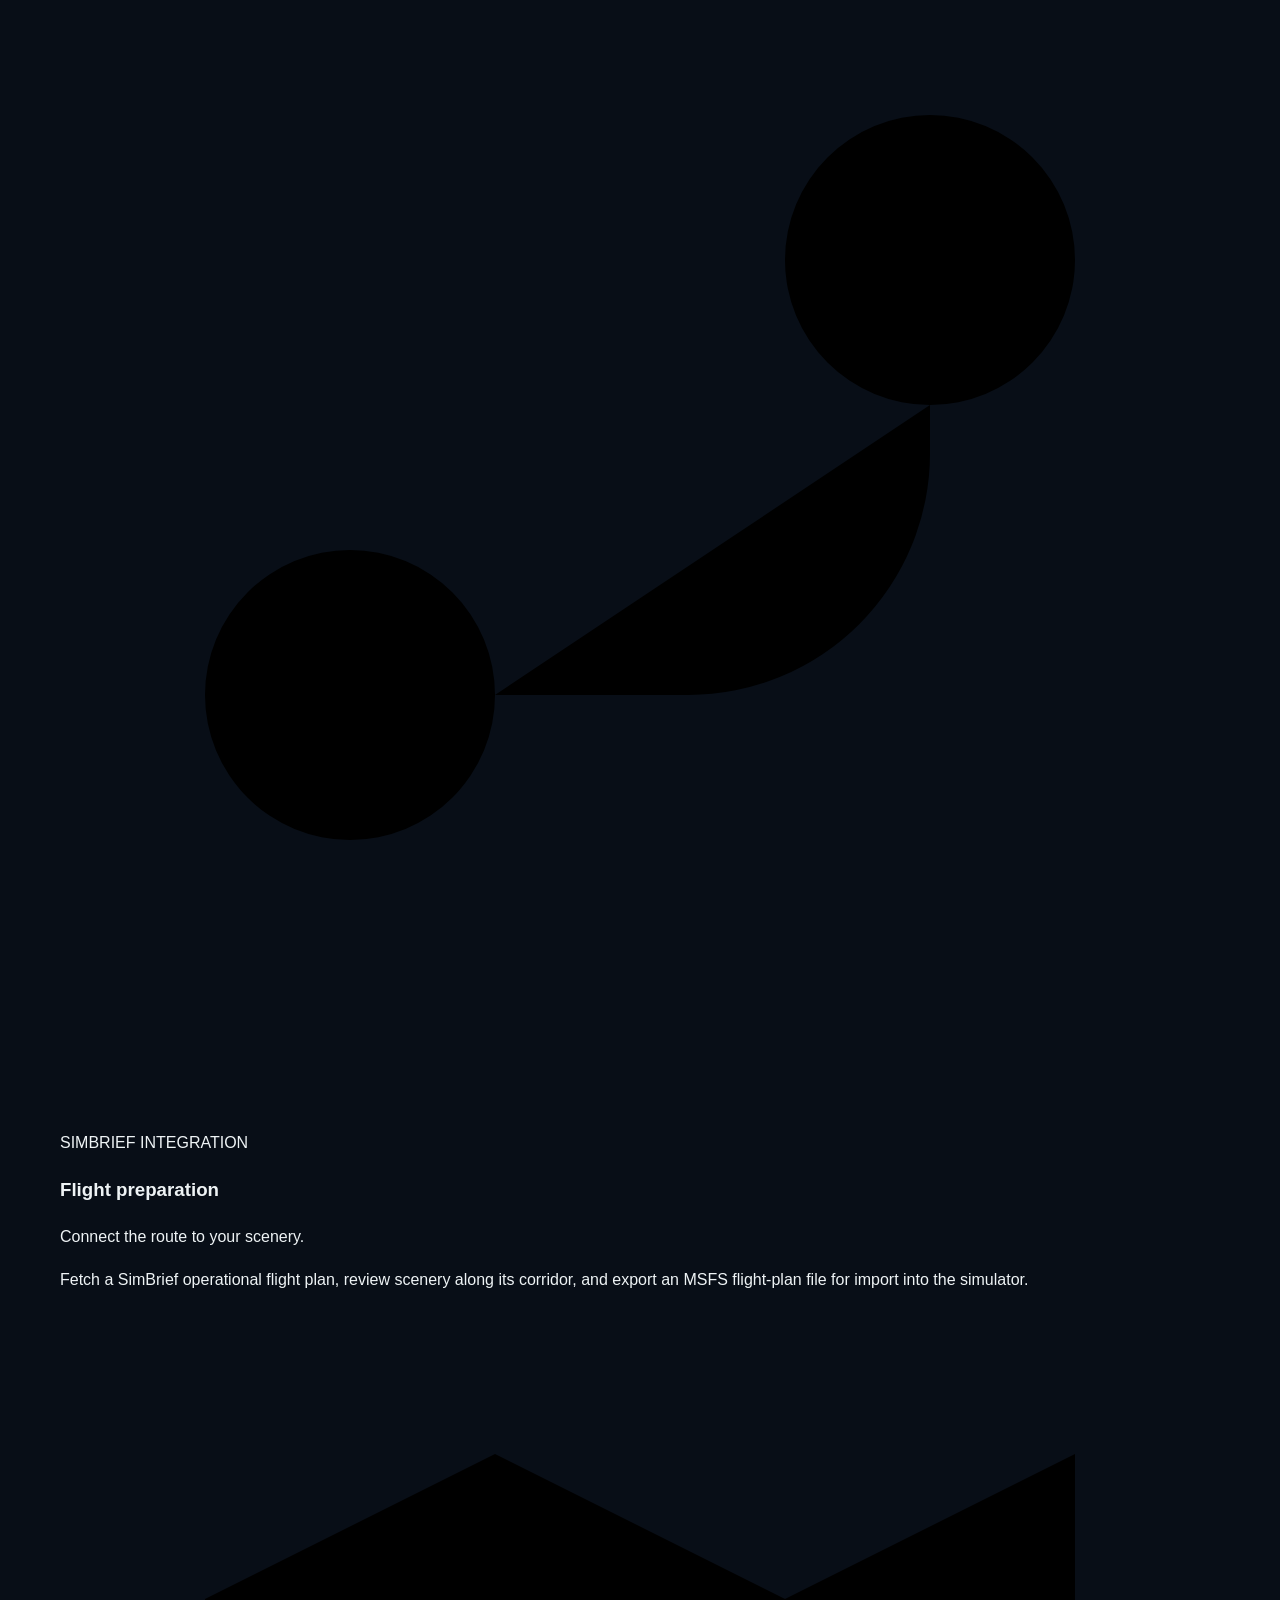
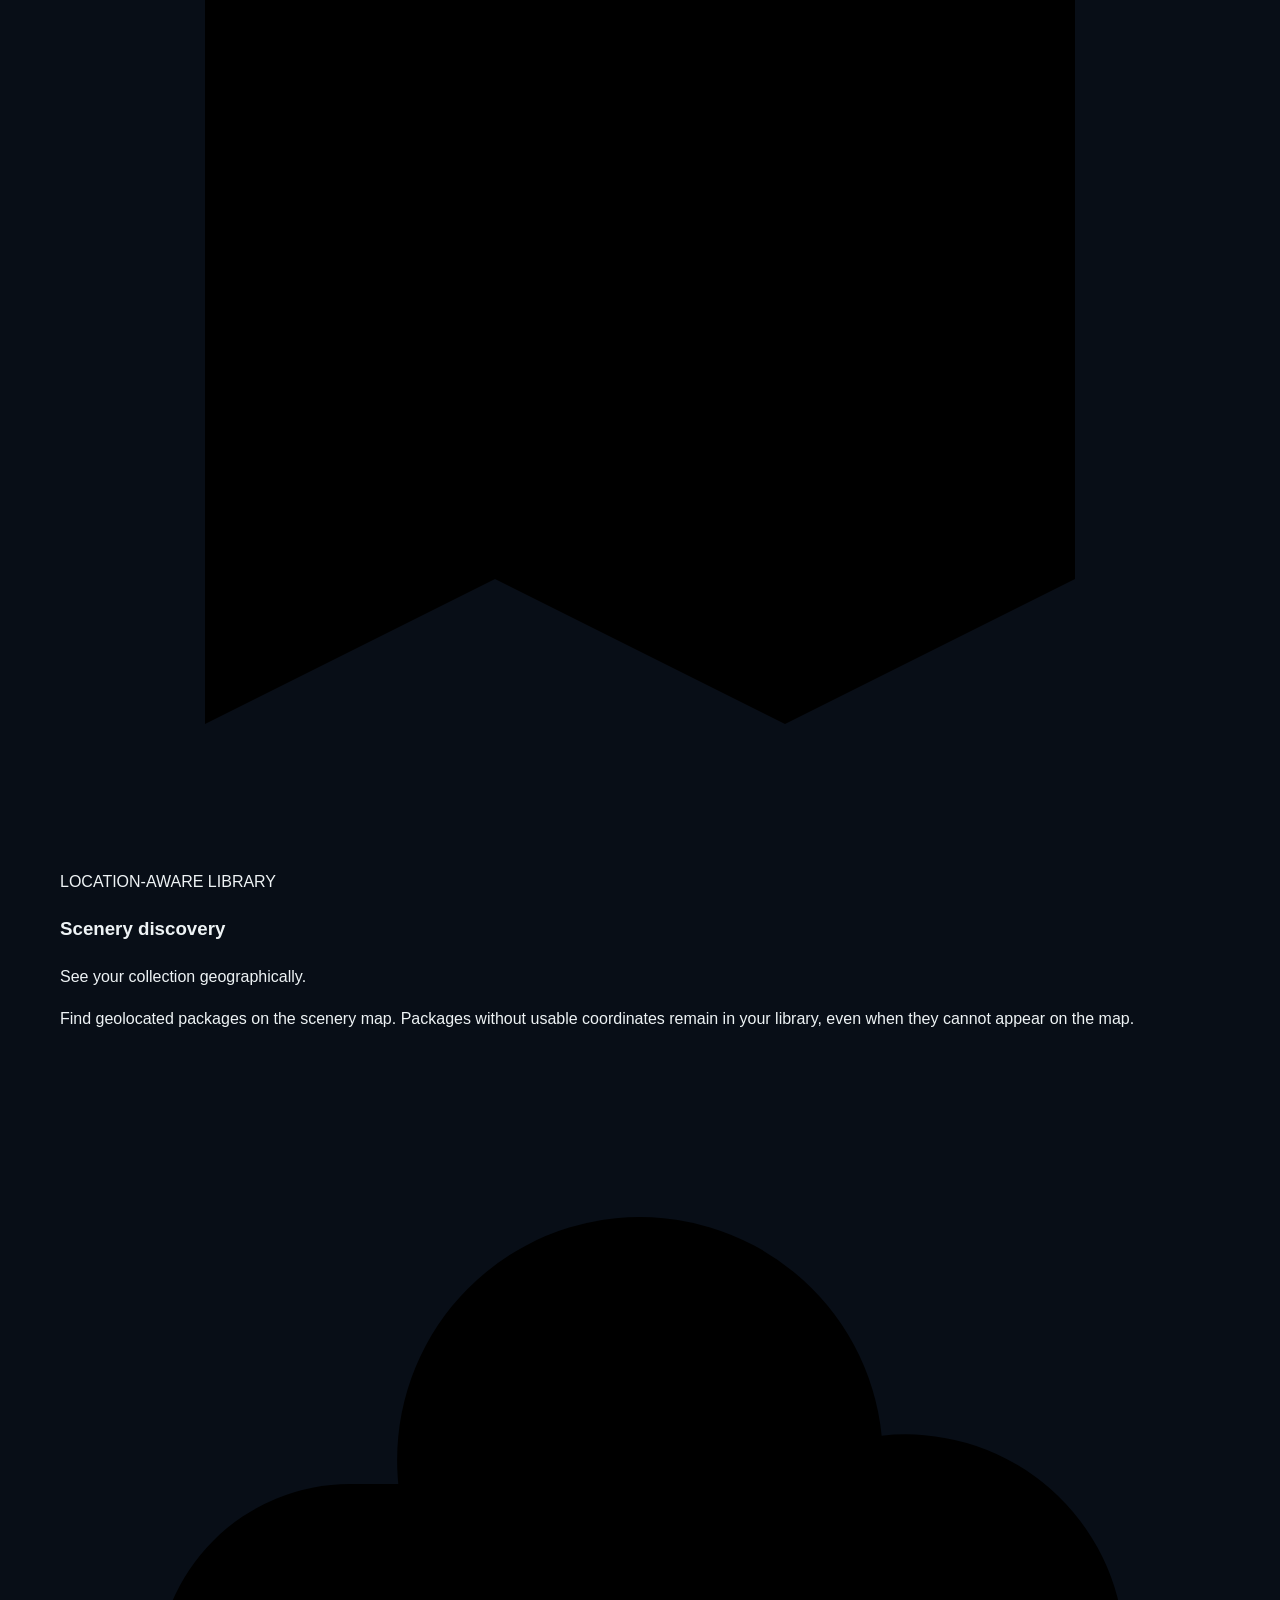
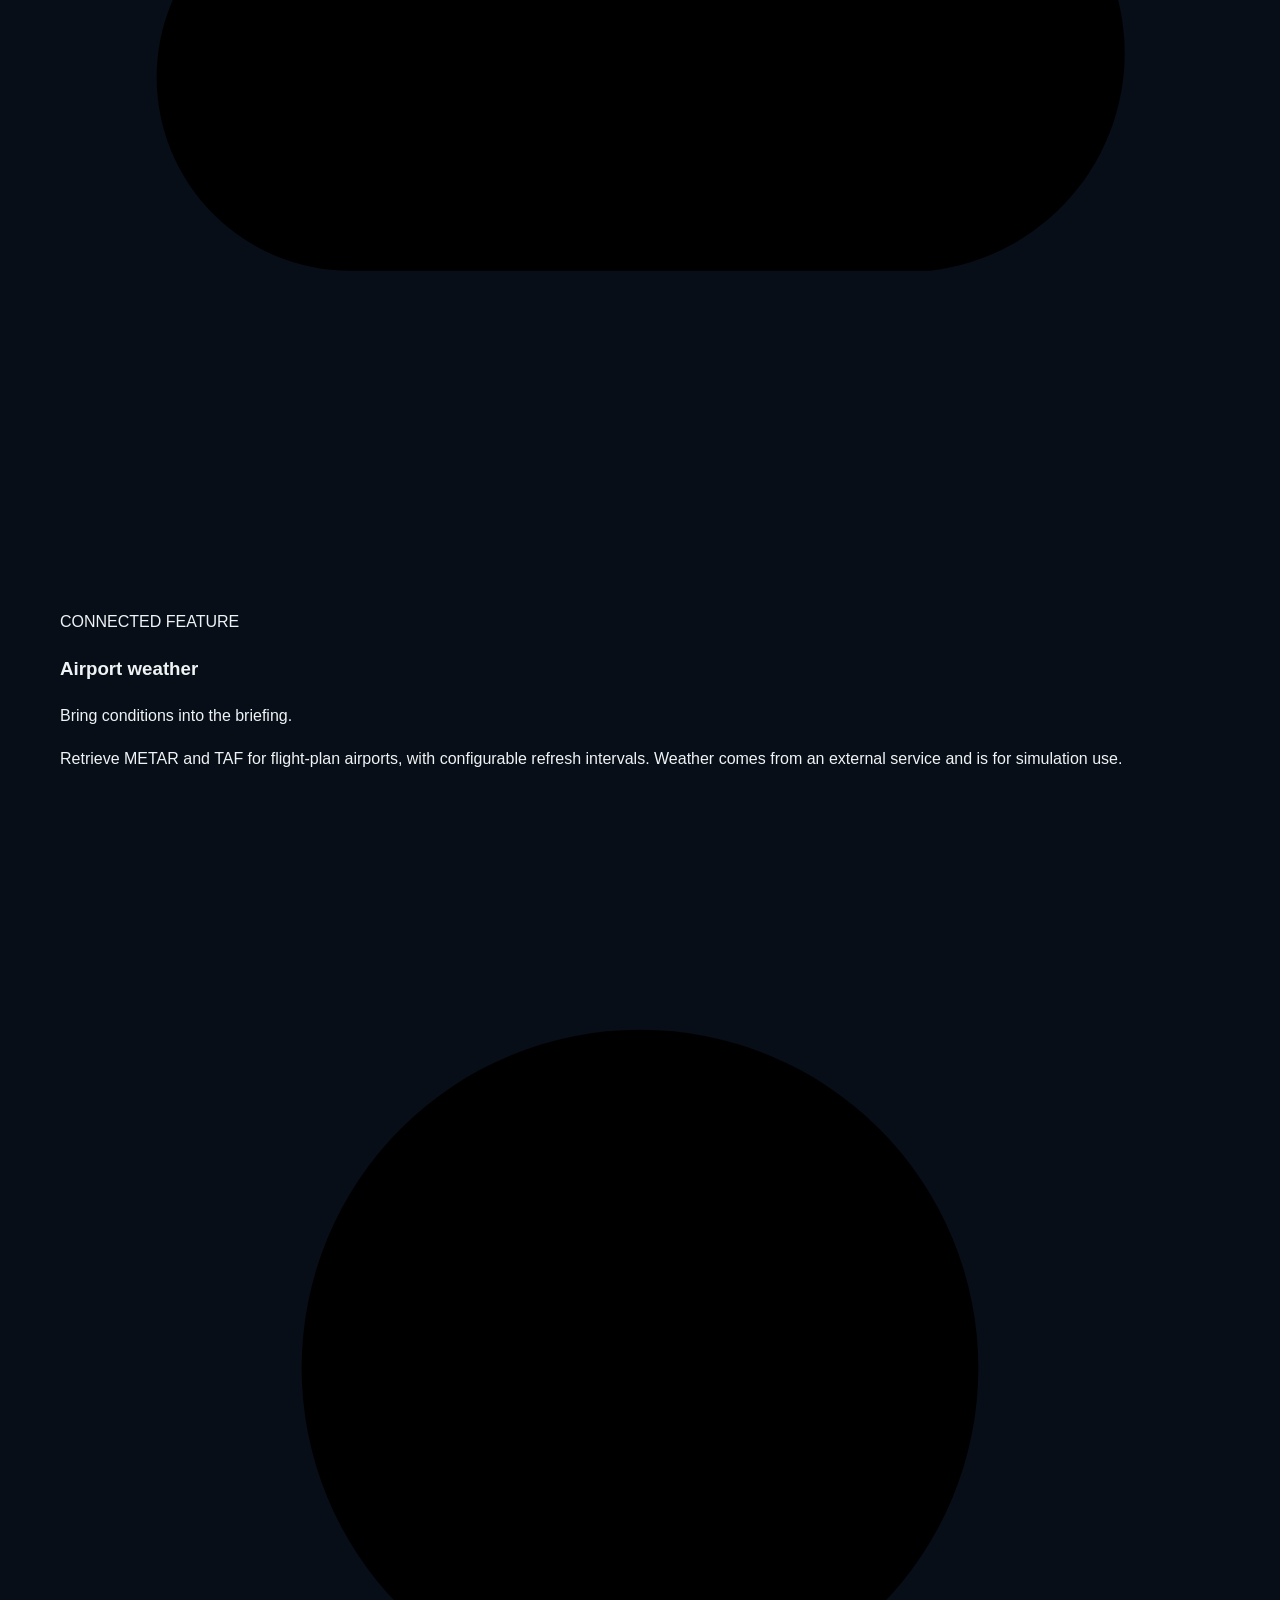
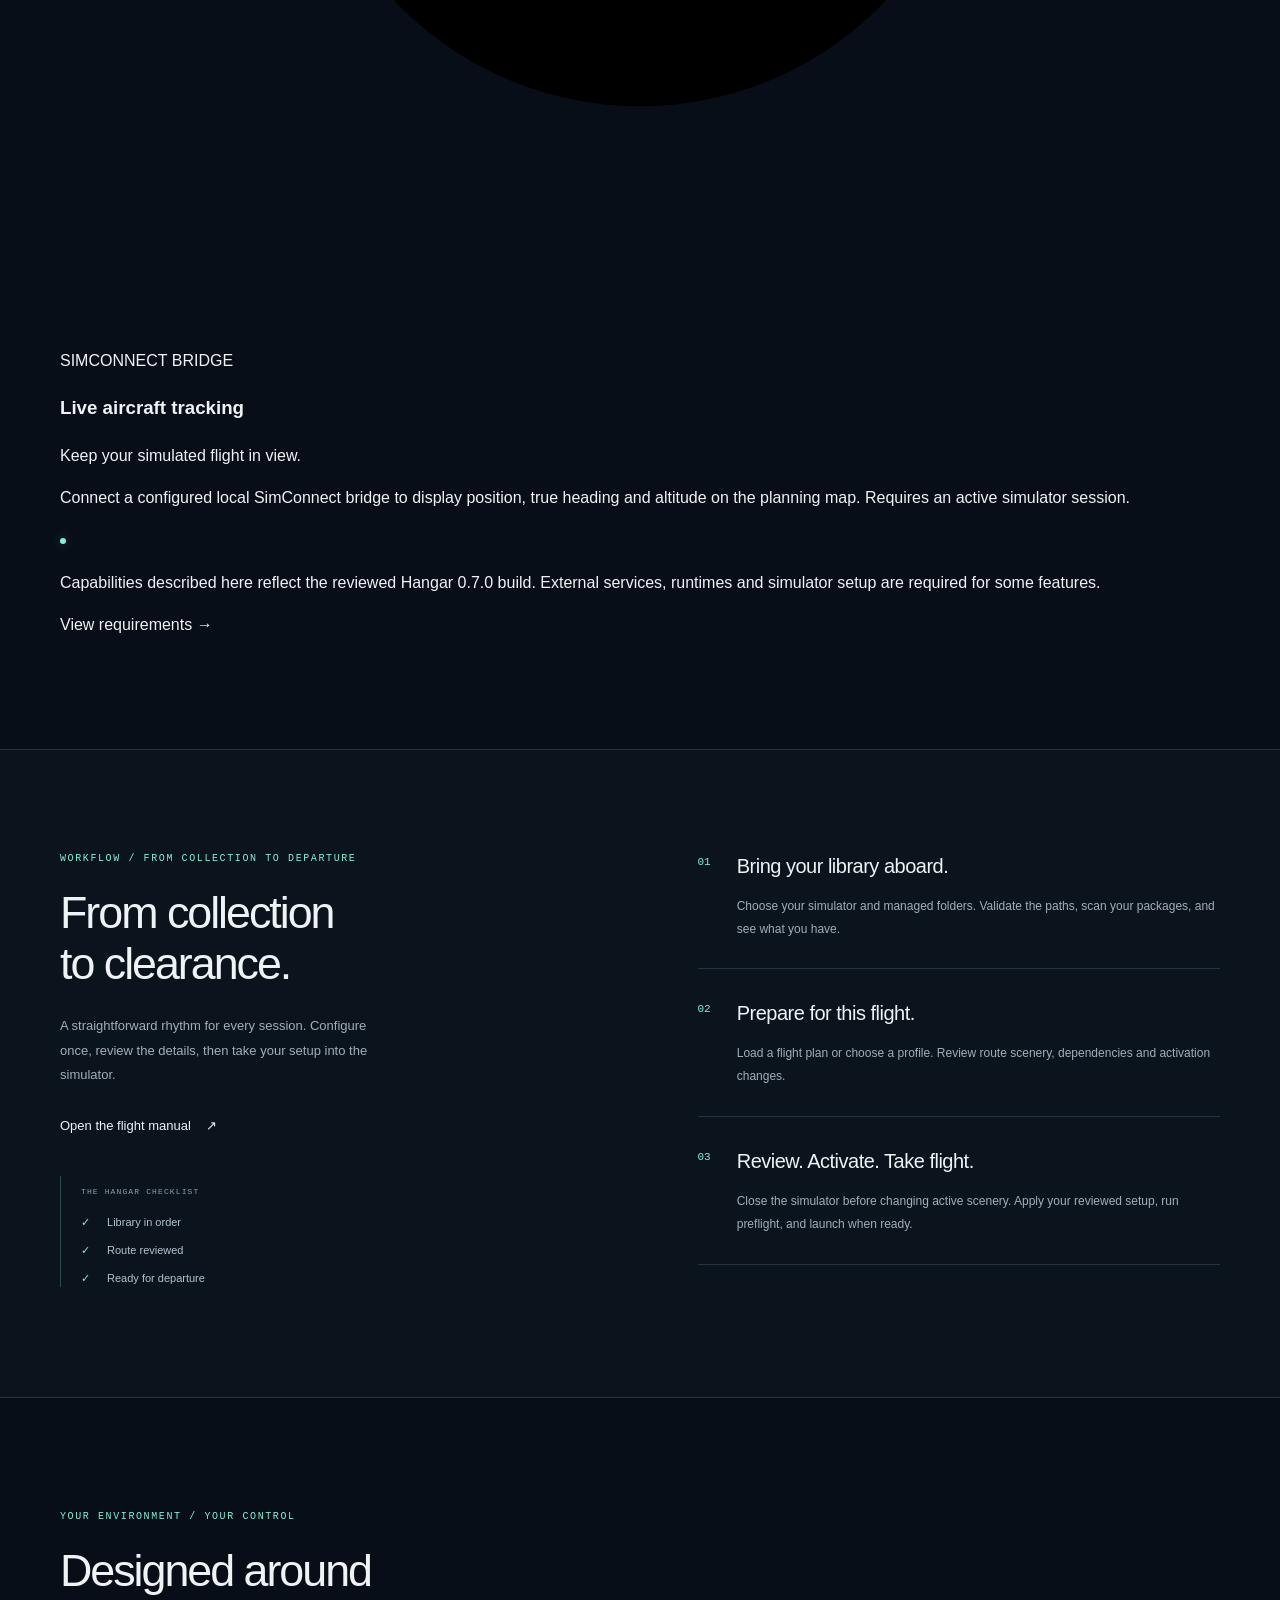
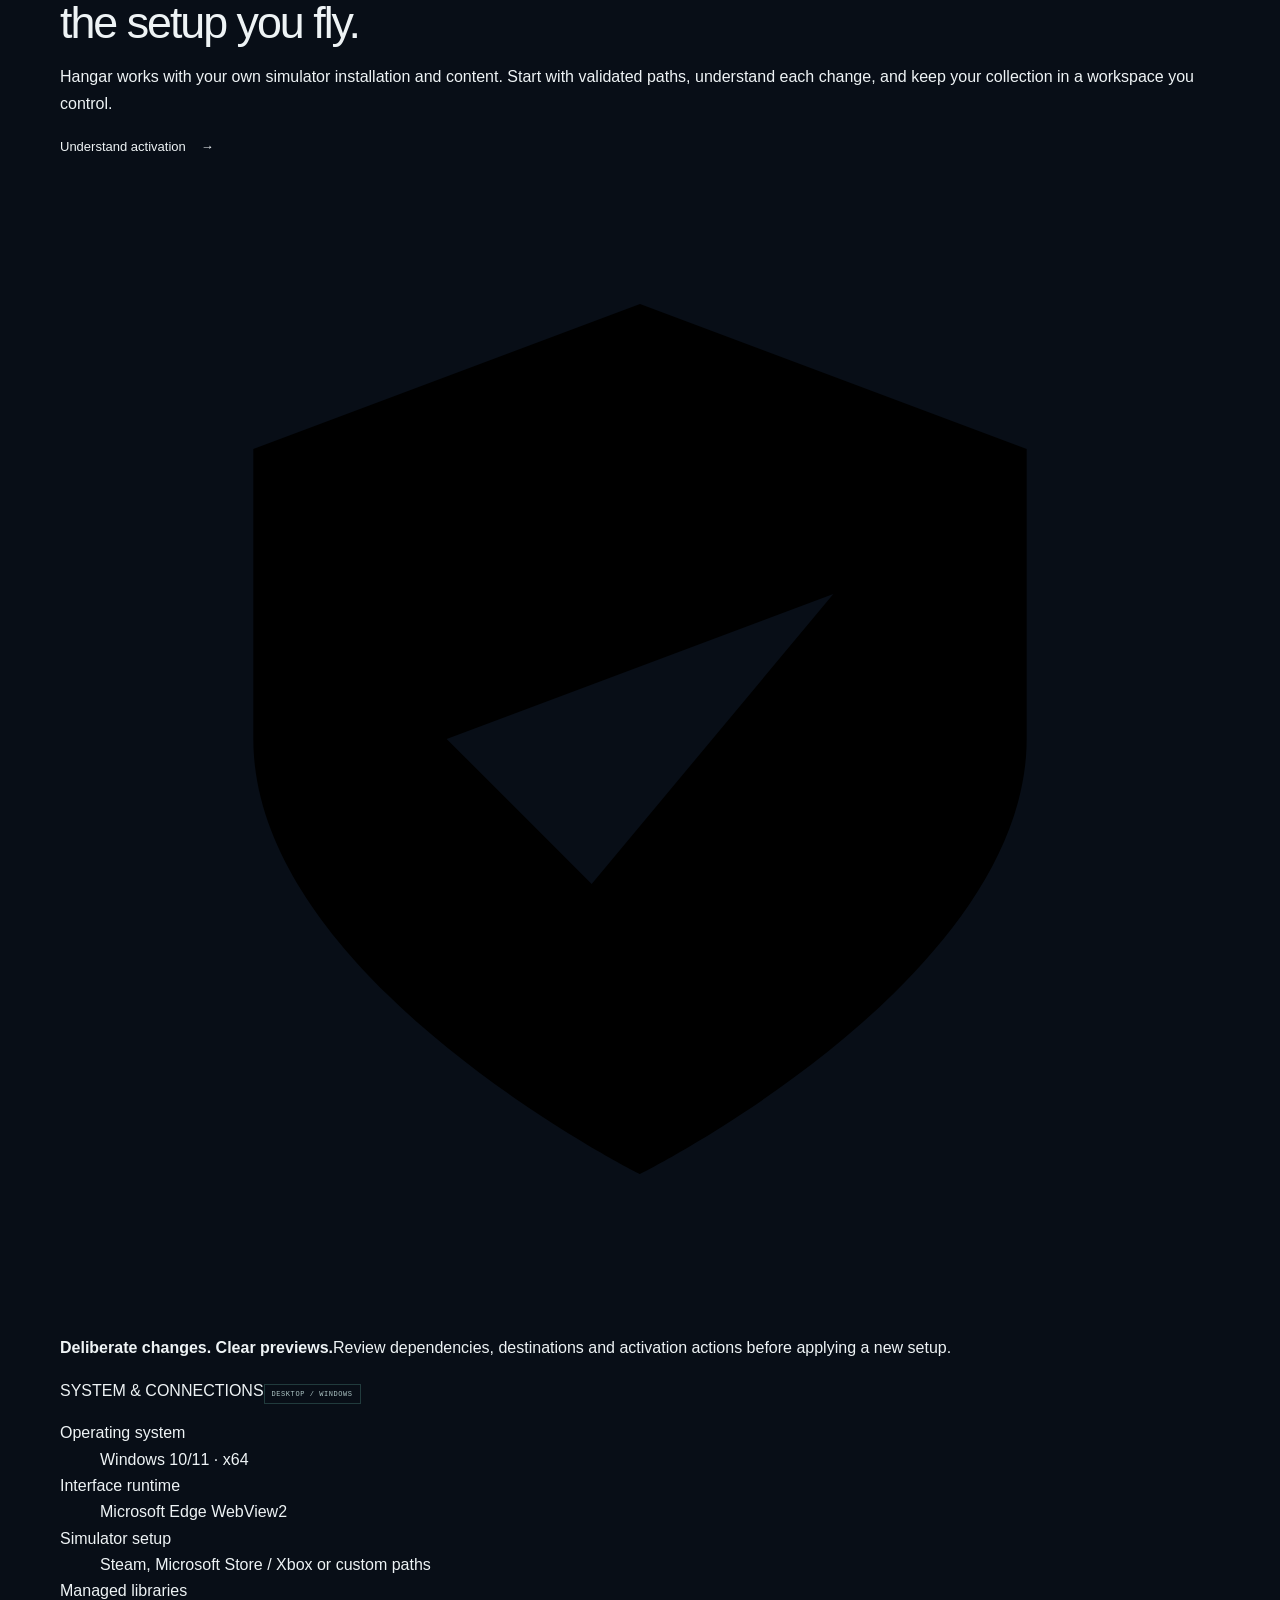
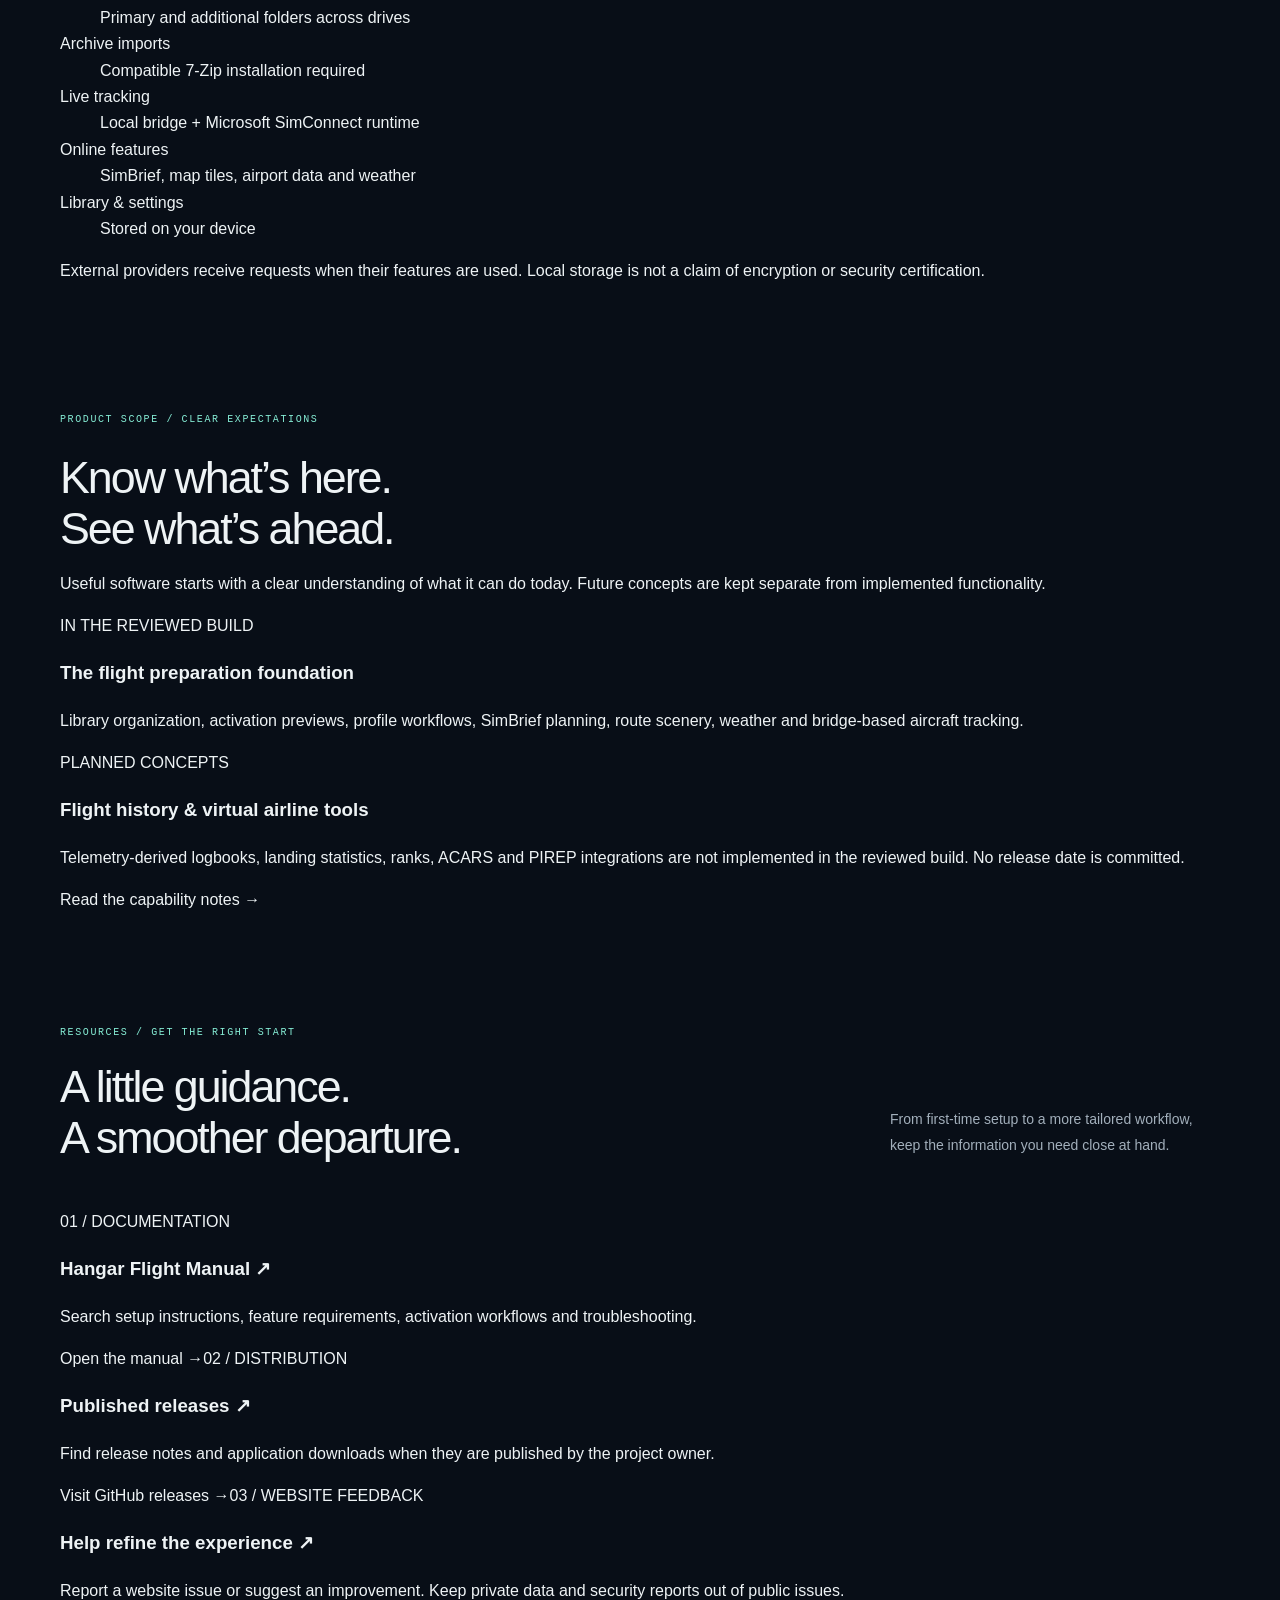
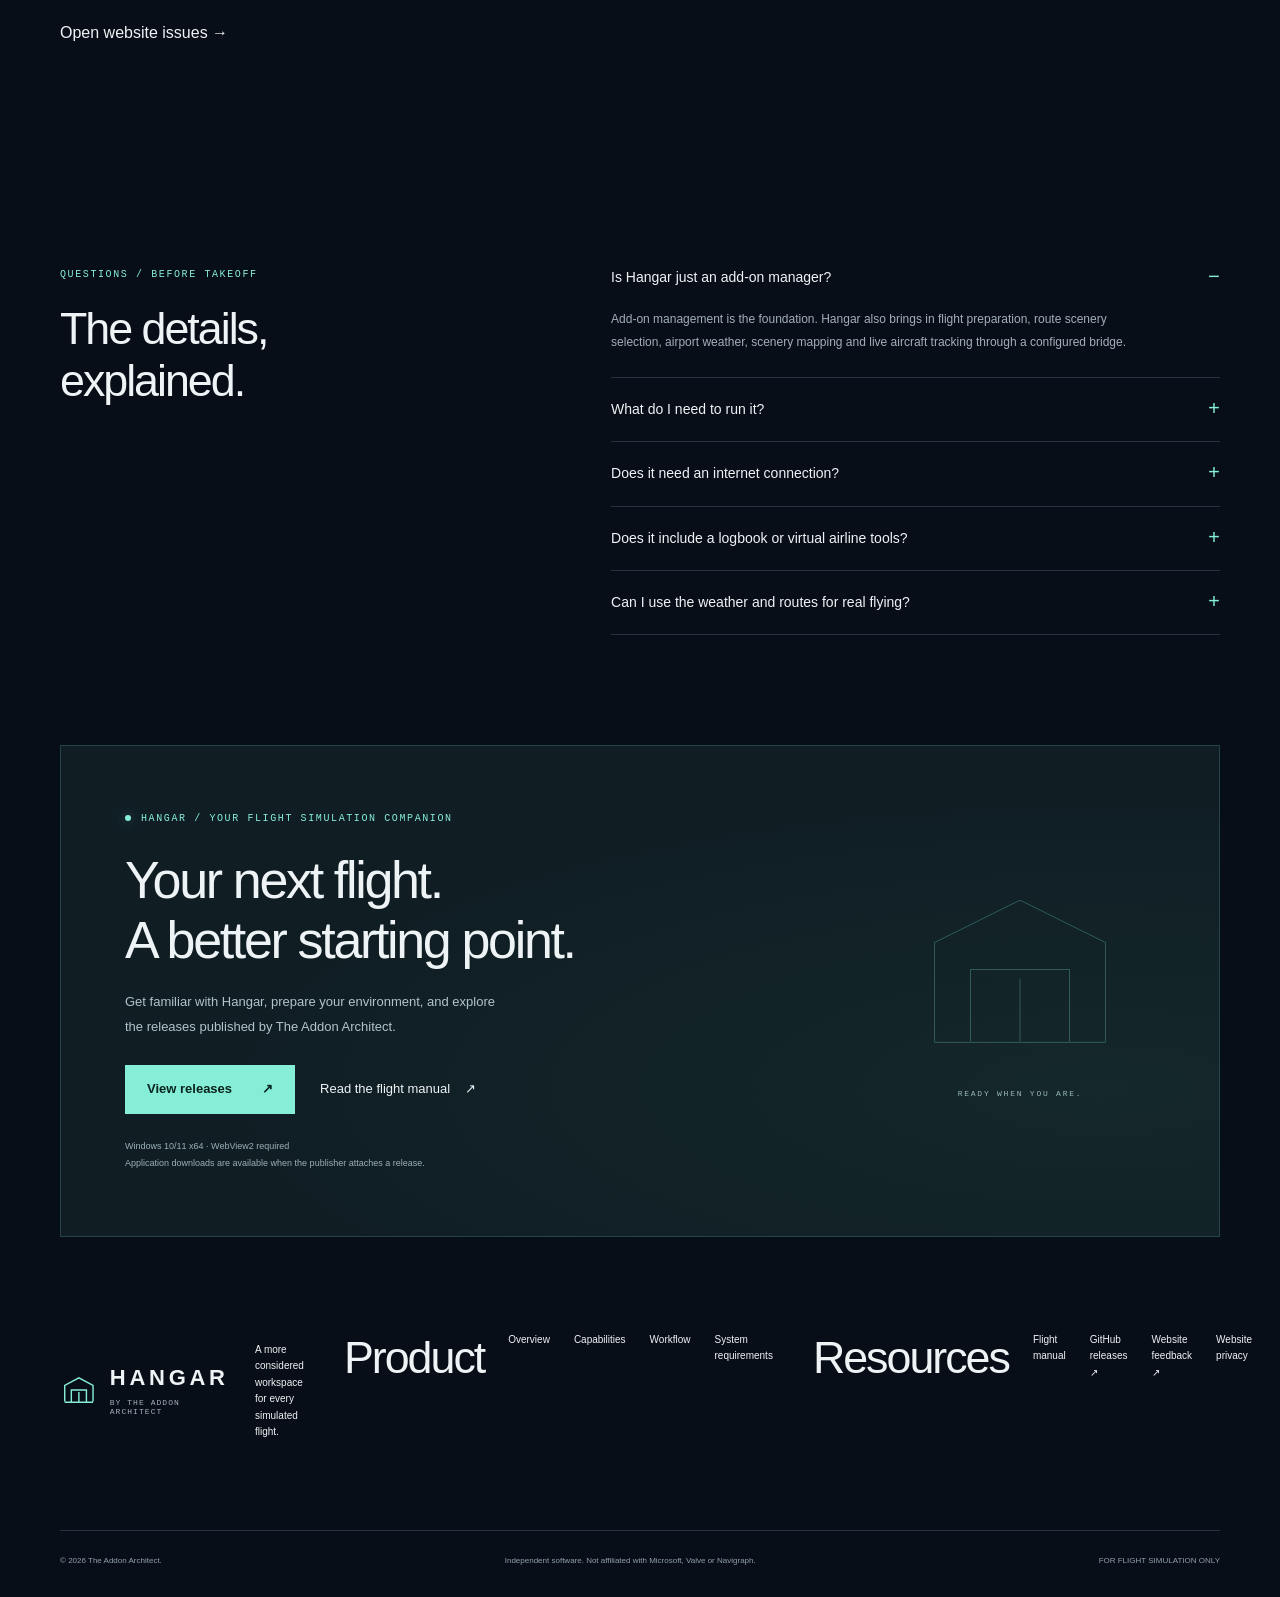
==== commit 7f557669: "Update print statement from 'Hello' to 'Goodbye'" ====
--- a/docs/index.html
+++ b/docs/index.html
@@ -1,44 +1,35 @@
-<!doctype html>
-<html lang="en">
-<head>
-<meta charset="utf-8"><meta name="viewport" content="width=device-width,initial-scale=1">
-<meta name="theme-color" content="#080e17">
-<title>Hangar — Your flight simulation companion</title>
-<meta name="description" content="Bring your Microsoft Flight Simulator add-ons, scenery, flight planning and live aircraft tracking into one thoughtfully organized workspace.">
-<link rel="canonical" href="https://theaddonarchitect.github.io/">
-<meta property="og:type" content="website"><meta property="og:title" content="Hangar — Before the flight, there's Hangar."><meta property="og:description" content="Your library. Your route. Your next flight. A companion for Microsoft Flight Simulator."><meta property="og:url" content="https://theaddonarchitect.github.io/"><meta property="og:image" content="https://theaddonarchitect.github.io/assets/hangar-hero.png"><meta property="og:image:width" content="1280"><meta property="og:image:height" content="640">
-<meta name="twitter:card" content="summary_large_image">
-<link rel="icon" href="assets/favicon.svg" type="image/svg+xml"><link rel="stylesheet" href="assets/styles.css"><script defer src="assets/site.js"></script>
-</head>
-<body>
-<a class="skip-link" href="#main">Skip to content</a>
-<header class="site-header"><div class="nav-wrap">
-<a href="./" class="brand" aria-label="Hangar home"><svg viewBox="0 0 40 40" aria-hidden="true"><path d="M5 31V14L20 6l15 8v17M12 31V19h16v12M20 21v10M5 32h30"/></svg><span>HANGAR<span class="brand-sub">BY THE ADDON ARCHITECT</span></span></a>
-<button class="menu-toggle" aria-expanded="false" aria-controls="main-nav" hidden>Menu <span aria-hidden="true">☰</span></button>
-<nav id="main-nav" aria-label="Main navigation"><a href="#workspace">The workspace</a><a href="#workflow">How it works</a><a href="guide.html">Flight manual <span aria-hidden="true">↗</span></a><a href="#get-hangar" class="nav-cta">Get Hangar <span aria-hidden="true">↓</span></a></nav>
-</div></header>
-<main id="main">
-<section class="hero" aria-labelledby="hero-title">
-<div class="hero-image" role="img" aria-label="An airliner inside a dark hangar overlooking a runway at blue hour"></div><div class="hero-shade"></div>
-<div class="container hero-content"><p class="eyebrow"><span class="status-dot"></span> YOUR FLIGHT SIMULATION COMPANION</p><h1 id="hero-title">Before the flight,<br>there’s <em>Hangar.</em></h1><p class="hero-copy">A little less setup.<br>A lot more time in the sky.</p><p class="hero-detail">Bring your add-ons, scenery and flight preparation together in one considered workspace for Microsoft Flight Simulator.</p><div class="actions"><a class="button button-primary" href="#get-hangar">Get Hangar <span aria-hidden="true">↗</span></a><a class="text-link" href="#workspace">Explore the workspace <span aria-hidden="true">↓</span></a></div><p class="hero-platform"><svg viewBox="0 0 20 20" aria-hidden="true"><path d="M2 3h7v6H2zM11 3h7v6h-7zM2 11h7v6H2zM11 11h7v6h-7z"/></svg> BUILT FOR WINDOWS <span>·</span> MADE FOR SIMMERS</p></div>
-<div class="hero-bottom container"><span>ORGANIZE ON THE GROUND. EXPLORE IN THE AIR.</span><a href="#workspace" aria-label="Scroll to the workspace">SCROLL TO EXPLORE <span aria-hidden="true">↓</span></a></div>
-</section>
-<div class="capability-strip"><div class="container"><span>ONE WORKSPACE, FROM LIBRARY TO TAKEOFF</span><p>Add-on management <i>+</i> Flight planning <i>+</i> Scenery discovery <i>+</i> Live tracking</p></div></div>
-<section id="workspace" class="section container" aria-labelledby="workspace-title">
-<div class="section-heading"><div><p class="eyebrow">01 / YOUR FLIGHT DECK</p><h2 id="workspace-title">Everything in place.<br>Ready for what’s next.</h2></div><p>Go from a scattered library to a clear plan. Keep the details in order, so the flight gets your full attention.</p></div>
-<div class="workspace-shell"><div class="workspace-topbar"><span class="window-dots" aria-hidden="true"><i></i><i></i><i></i></span><span>HANGAR / WORKSPACE EXPLORER</span><span class="demo-label">ILLUSTRATIVE PREVIEW</span></div>
-<div class="workspace-layout"><div class="workspace-tabs" role="tablist" aria-label="Explore Hangar features" aria-orientation="vertical"><button id="tab-library" role="tab" aria-selected="true" aria-controls="panel-library" tabindex="0"><span class="tab-icon" aria-hidden="true">▦</span><span>Library<small>Your collection, organized</small></span><b aria-hidden="true">↗</b></button><button id="tab-planning" role="tab" aria-selected="false" aria-controls="panel-planning" tabindex="-1"><span class="tab-icon" aria-hidden="true">⌁</span><span>Flight planning<small>Give every flight a plan</small></span><b aria-hidden="true">↗</b></button><button id="tab-scenery" role="tab" aria-selected="false" aria-controls="panel-scenery" tabindex="-1"><span class="tab-icon" aria-hidden="true">◎</span><span>Scenery & tracking<small>See the bigger picture</small></span><b aria-hidden="true">↗</b></button></div>
-<div class="workspace-panels">
-<div id="panel-library" class="workspace-panel" role="tabpanel" aria-labelledby="tab-library" tabindex="0"><div class="panel-heading"><div><p class="eyebrow">A HOME FOR YOUR COLLECTION</p><h3>Your library. Under control.</h3></div><span class="pill">LOCAL LIBRARY</span></div><p>Browse aircraft, airports and scenery. Add tags and notes, organize profiles, and review what changes before you activate.</p><div class="library-table" role="table" aria-label="Illustrative add-on library"><div class="library-row table-head" role="row"><span role="columnheader">PACKAGE</span><span role="columnheader">CATEGORY</span><span role="columnheader">STATE</span></div><div class="library-row" role="row"><span role="cell"><b class="package-icon" aria-hidden="true">↗</b> Alpine Regional Airport</span><span role="cell">Airport</span><span role="cell" class="state">● Active</span></div><div class="library-row" role="row"><span role="cell"><b class="package-icon" aria-hidden="true">△</b> Mountain Landscape</span><span role="cell">Scenery</span><span role="cell" class="state">● Active</span></div><div class="library-row" role="row"><span role="cell"><b class="package-icon" aria-hidden="true">✈</b> Weekend Aircraft</span><span role="cell">Aircraft</span><span role="cell" class="muted">○ Standby</span></div></div><div class="panel-foot"><span><span class="status-dot"></span> Preview. Review. Activate.</span><span>EXAMPLE CONTENT</span></div></div>
-<div id="panel-planning" class="workspace-panel" role="tabpanel" aria-labelledby="tab-planning" tabindex="0" hidden><div class="panel-heading"><div><p class="eyebrow">FROM DISPATCH TO DEPARTURE</p><h3>A route with everything it needs.</h3></div><span class="pill">SIMBRIEF READY</span></div><p>Fetch your latest SimBrief flight plan, review scenery along the route, check airport weather, and export a plan for the simulator.</p><div class="route-display"><div><small>DEPARTURE</small><strong>LOWI</strong><span>Innsbruck</span></div><div class="route-line"><span aria-hidden="true">✈</span></div><div><small>ARRIVAL</small><strong>LSZH</strong><span>Zurich</span></div></div><div class="planning-checks"><span>Route scenery review</span><span>METAR & TAF</span><span>MSFS plan export</span></div><div class="panel-foot"><span>External services require a connection.</span><span>EXAMPLE ROUTE</span></div></div>
-<div id="panel-scenery" class="workspace-panel" role="tabpanel" aria-labelledby="tab-scenery" tabindex="0" hidden><div class="panel-heading"><div><p class="eyebrow">PUT YOUR LIBRARY ON THE MAP</p><h3>Know what’s beneath your wings.</h3></div><span class="pill">SIMCONNECT</span></div><p>Find geolocated scenery in your collection. With a configured SimConnect bridge, follow your simulated aircraft on the flight-planning map.</p><div class="schematic-map" aria-label="Stylized illustration of a route between scenery locations"><svg viewBox="0 0 620 190" role="img" aria-label="Illustrative flight route"><defs><pattern id="grid" width="30" height="30" patternUnits="userSpaceOnUse"><path d="M30 0H0V30" fill="none" stroke="#253442" stroke-width=".5"/></pattern></defs><rect width="620" height="190" fill="url(#grid)"/><path d="M0 130 70 70 120 90 190 40 265 80 330 20 410 85 490 45 620 120M0 180 100 120 160 150 260 95 350 150 430 110 540 170 620 130" stroke="#2b4146" fill="none" stroke-width="2"/><path d="M115 125Q295 10 505 80" fill="none" stroke="#64e6c8" stroke-dasharray="5 7" stroke-width="2"/><circle cx="115" cy="125" r="6" fill="#64e6c8"/><circle cx="505" cy="80" r="6" fill="#64e6c8"/><path d="m309 55 17 10-17 5 3-7z" fill="#f0f7f8"/></svg></div><div class="panel-foot"><span>Only packages with usable coordinates appear.</span><span>ILLUSTRATION</span></div></div>
-</div></div></div>
-<p class="preview-caption">A visual introduction to Hangar’s capabilities, not an interactive simulator or a screenshot of the application.</p>
-<div class="feature-notes"><article><span class="feature-number">01</span><h3>One library. Multiple drives.</h3><p>Bring managed folders together, with tags, notes and profiles to make a growing collection easier to navigate.</p></article><article><span class="feature-number">02</span><h3>Make changes with a plan.</h3><p>Review activation previews, dependency blockers and package overlaps before applying changes to your setup.</p></article><article><span class="feature-number">03</span><h3>Your setup stays yours.</h3><p>Library and configuration data live on your device. Optional maps, weather and flight-plan features connect to their providers.</p></article></div>
-</section>
-<section id="workflow" class="workflow-section"><div class="container workflow-layout"><div class="workflow-intro"><p class="eyebrow">02 / YOUR PREFLIGHT, SIMPLIFIED</p><h2>From collection<br>to clearance.</h2><p>A straightforward rhythm for every session. Configure once, review the details, then take your setup into the simulator.</p><a href="guide.html" class="text-link">Open the flight manual <span aria-hidden="true">↗</span></a><div class="flight-card"><span>THE HANGAR CHECKLIST</span><p><i aria-hidden="true">✓</i> Library in order</p><p><i aria-hidden="true">✓</i> Route reviewed</p><p><i aria-hidden="true">✓</i> Ready for departure</p></div></div><ol class="workflow-steps"><li><span>01</span><div><h3>Bring your library aboard.</h3><p>Choose your simulator and managed folders. Validate the paths, scan your packages, and see what you have.</p></div></li><li><span>02</span><div><h3>Prepare for this flight.</h3><p>Load a flight plan or choose a profile. Review route scenery, dependencies and activation changes.</p></div></li><li><span>03</span><div><h3>Review. Activate. Take flight.</h3><p>Close the simulator before changing active scenery. Apply your reviewed setup, run preflight, and launch when ready.</p></div></li></ol></div></section>
-<section class="section container faq-section" id="questions"><div><p class="eyebrow">03 / GOOD TO KNOW</p><h2>A few things<br>before takeoff.</h2></div><div class="faq-list"><details open><summary>Is Hangar just an add-on manager?</summary><p>Add-on management is the foundation. Hangar also brings in flight preparation, route scenery selection, airport weather, scenery mapping and live aircraft tracking through a configured bridge.</p></details><details><summary>What do I need to run it?</summary><p>The current desktop build targets Windows 10/11 x64 with Microsoft Edge WebView2. You’ll need your own supported Microsoft Flight Simulator installation and add-ons. Archive imports need a compatible 7-Zip installation; live tracking needs the Microsoft SimConnect runtime configured as described in the manual.</p></details><details><summary>Does it need an internet connection?</summary><p>Your library and settings are processed locally. SimBrief flight plans, map tiles, weather and airport dataset downloads require network access and are subject to the providers’ availability and terms.</p></details><details><summary>Does it include a logbook or virtual airline tools?</summary><p>Flight history, landing statistics and virtual airline/ACARS integrations are planned concepts. They are not implemented in the reviewed 0.7.0 build. Current features and setup requirements are distinguished in the flight manual.</p></details><details><summary>Can I use the weather and routes for real flying?</summary><p>No. Hangar is for flight simulation and entertainment. Its routes, maps, weather and telemetry are not certified for real-world navigation, dispatch or safety-critical decisions.</p></details></div></section>
-<section id="get-hangar" class="container download-section"><div class="download-glow" aria-hidden="true"></div><div><p class="eyebrow"><span class="status-dot"></span> YOUR NEXT FLIGHT STARTS HERE</p><h2>Make room for<br>the flying.</h2><p>Explore the manual, get your setup ready, and find published releases on GitHub.</p><div class="actions"><a class="button button-primary" href="https://github.com/TheAddonArchitect/TheAddonArchitect.github.io/releases">View releases <span aria-hidden="true">↗</span></a><a href="guide.html" class="text-link">Read the flight manual <span aria-hidden="true">↗</span></a></div><p class="download-note">Windows 10/11 x64 · WebView2 required<br>Application downloads are available when the publisher attaches a release.</p></div><div class="hangar-mark" aria-hidden="true"><svg viewBox="0 0 240 200"><path d="M25 175V65L120 18l95 47v110M65 175V95h110v80M120 105v70M25 176h190"/></svg><span>READY WHEN YOU ARE.</span></div></section>
-</main>
-<footer class="site-footer container"><div class="footer-top"><a href="./" class="brand"><svg viewBox="0 0 40 40" aria-hidden="true"><path d="M5 31V14L20 6l15 8v17M12 31V19h16v12M20 21v10M5 32h30"/></svg><span>HANGAR<span class="brand-sub">BY THE ADDON ARCHITECT</span></span></a><p>A considered workspace.<br>A better start to every simulated flight.</p><div><a href="guide.html">Flight manual ↗</a><a href="https://github.com/TheAddonArchitect/TheAddonArchitect.github.io">GitHub ↗</a><a href="https://github.com/TheAddonArchitect/TheAddonArchitect.github.io/issues">Website feedback ↗</a></div></div><div class="footer-bottom"><span>© <span data-year>2026</span> The Addon Architect.</span><span>Independent software. Not affiliated with Microsoft, Valve or Navigraph.</span><a href="site-privacy.html">Website privacy</a></div></footer>
-</body></html>
+<!doctype html>
+<html lang="en">
+<head>
+<meta charset="utf-8"><meta name="viewport" content="width=device-width,initial-scale=1">
+<meta name="theme-color" content="#080e17">
+<title>Hangar — A workspace for every simulated flight</title>
+<meta name="description" content="Bring your Microsoft Flight Simulator add-ons, scenery, flight planning and live aircraft tracking into one thoughtfully organized workspace.">
+<link rel="preload" href="assets/hangar-hero.webp" as="image" fetchpriority="high">
+<link rel="canonical" href="https://theaddonarchitect.github.io/">
+<meta property="og:type" content="website"><meta property="og:title" content="Hangar — Every add-on. Every flight. One workspace."><meta property="og:description" content="Your library. Your route. Your next flight. A companion for Microsoft Flight Simulator."><meta property="og:url" content="https://theaddonarchitect.github.io/"><meta property="og:image" content="https://theaddonarchitect.github.io/assets/hangar-hero.png"><meta property="og:image:width" content="1280"><meta property="og:image:height" content="640">
+<meta name="twitter:card" content="summary_large_image">
+<link rel="icon" href="assets/favicon.svg" type="image/svg+xml"><link rel="stylesheet" href="assets/styles.css"><script defer src="assets/site.js"></script>
+</head>
+<body>
+<a class="skip-link" href="#main">Skip to content</a>
+<header class="site-header"><div class="nav-wrap">
+<a href="./" class="brand" aria-label="Hangar home"><svg viewBox="0 0 40 40" aria-hidden="true"><path d="M5 31V14L20 6l15 8v17M12 31V19h16v12M20 21v10M5 32h30"/></svg><span>HANGAR<span class="brand-sub">BY THE ADDON ARCHITECT</span></span></a>
+<button class="menu-toggle" aria-expanded="false" aria-controls="main-nav" hidden>Menu <span aria-hidden="true">☰</span></button>
+<nav id="main-nav" aria-label="Main navigation"><a href="#workspace">Overview</a><a href="#capabilities">Capabilities</a><a href="#workflow">Workflow</a><a href="#resources">Resources</a><a href="https://github.com/TheAddonArchitect/TheAddonArchitect.github.io/releases" class="nav-cta">View releases <span aria-hidden="true">↗</span></a></nav></div></header><main id="main"><section class="hero" aria-labelledby="hero-title"><div class="hero-image" role="img" aria-label="A civilian airliner in a hangar at blue hour"></div><div class="hero-shade"></div>
+<div class="container hero-content"><p class="eyebrow"><span class="status-dot"></span> A CONNECTED WORKSPACE FOR FLIGHT SIMULATION</p><h1 id="hero-title">Every add-on.<br>Every flight.<br><em>One workspace.</em></h1><p class="hero-copy">Your library, flight preparation and simulator setup.<br>Thoughtfully brought together.</p><p class="hero-detail">Hangar helps you organize Microsoft Flight Simulator add-ons, prepare route-specific scenery and follow your simulated aircraft — from one Windows desktop companion.</p><div class="actions"><a class="button button-primary" href="https://github.com/TheAddonArchitect/TheAddonArchitect.github.io/releases">Explore releases <span aria-hidden="true">↗</span></a><a class="button button-secondary" href="guide.html">Read the flight manual <span aria-hidden="true">→</span></a></div><div class="hero-platform"><span class="platform-icon" aria-hidden="true">⊞</span><span>Windows 10/11 x64</span><span class="platform-divider">/</span><span>Microsoft Flight Simulator</span></div></div>
+<div class="hero-bottom container"><span>PREPARE WITH CLARITY. FLY WITH FOCUS.</span><a href="#workspace">DISCOVER HANGAR <span aria-hidden="true">↓</span></a></div></section>
+<div class="capability-strip"><div class="container"><span class="strip-label">BUILT AROUND YOUR NEXT FLIGHT</span><div class="strip-items"><span><b>01</b> Organize your library</span><span><b>02</b> Prepare your route</span><span><b>03</b> Review your setup</span><span><b>04</b> Connect your simulator</span></div></div></div><section id="workspace" class="section container" aria-labelledby="workspace-title">
+<div class="section-heading"><div><p class="eyebrow">THE PRODUCT / ONE CONNECTED WORKSPACE</p><h2 id="workspace-title">A clear view.<br>A more considered workflow.</h2></div><p>Move between your collection, flight preparation and scenery without losing the context of what you’re preparing to fly.</p></div>
+<div class="workspace-shell"><div class="workspace-topbar"><span class="window-dots" aria-hidden="true"><i></i><i></i><i></i></span><span>HANGAR / WORKSPACE EXPLORER</span><span class="demo-label">ILLUSTRATIVE PREVIEW</span></div>
+<div class="workspace-layout"><div class="workspace-tabs" role="tablist" aria-label="Explore Hangar features" aria-orientation="vertical"><button id="tab-library" role="tab" aria-selected="true" aria-controls="panel-library" tabindex="0"><span class="tab-icon" aria-hidden="true">▦</span><span>Library<small>Your collection, organized</small></span><b aria-hidden="true">↗</b></button><button id="tab-planning" role="tab" aria-selected="false" aria-controls="panel-planning" tabindex="-1"><span class="tab-icon" aria-hidden="true">⌁</span><span>Flight planning<small>Give every flight a plan</small></span><b aria-hidden="true">↗</b></button><button id="tab-scenery" role="tab" aria-selected="false" aria-controls="panel-scenery" tabindex="-1"><span class="tab-icon" aria-hidden="true">◎</span><span>Scenery & tracking<small>See the bigger picture</small></span><b aria-hidden="true">↗</b></button></div>
+<div class="workspace-panels">
+<div id="panel-library" class="workspace-panel" role="tabpanel" aria-labelledby="tab-library" tabindex="0"><div class="panel-heading"><div><p class="eyebrow">A HOME FOR YOUR COLLECTION</p><h3>Your library. Under control.</h3></div><span class="pill">LOCAL LIBRARY</span></div><p>Browse aircraft, airports and scenery. Add tags and notes, organize profiles, and review what changes before you activate.</p><div class="library-table" role="table" aria-label="Illustrative add-on library"><div class="library-row table-head" role="row"><span role="columnheader">PACKAGE</span><span role="columnheader">CATEGORY</span><span role="columnheader">STATE</span></div><div class="library-row" role="row"><span role="cell"><b class="package-icon" aria-hidden="true">↗</b> Alpine Regional Airport</span><span role="cell">Airport</span><span role="cell" class="state">● Active</span></div><div class="library-row" role="row"><span role="cell"><b class="package-icon" aria-hidden="true">△</b> Mountain Landscape</span><span role="cell">Scenery</span><span role="cell" class="state">● Active</span></div><div class="library-row" role="row"><span role="cell"><b class="package-icon" aria-hidden="true">✈</b> Weekend Aircraft</span><span role="cell">Aircraft</span><span role="cell" class="muted">○ Standby</span></div></div><div class="panel-foot"><span><span class="status-dot"></span> Preview. Review. Activate.</span><span>EXAMPLE CONTENT</span></div></div>
+<div id="panel-planning" class="workspace-panel" role="tabpanel" aria-labelledby="tab-planning" tabindex="0" hidden><div class="panel-heading"><div><p class="eyebrow">FROM DISPATCH TO DEPARTURE</p><h3>A route with everything it needs.</h3></div><span class="pill">SIMBRIEF READY</span></div><p>Fetch your latest SimBrief flight plan, review scenery along the route, check airport weather, and export a plan for the simulator.</p><div class="route-display"><div><small>DEPARTURE</small><strong>LOWI</strong><span>Innsbruck</span></div><div class="route-line"><span aria-hidden="true">✈</span></div><div><small>ARRIVAL</small><strong>LSZH</strong><span>Zurich</span></div></div><div class="planning-checks"><span>Route scenery review</span><span>METAR & TAF</span><span>MSFS plan export</span></div><div class="panel-foot"><span>External services require a connection.</span><span>EXAMPLE ROUTE</span></div></div>
+<div id="panel-scenery" class="workspace-panel" role="tabpanel" aria-labelledby="tab-scenery" tabindex="0" hidden><div class="panel-heading"><div><p class="eyebrow">PUT YOUR LIBRARY ON THE MAP</p><h3>Know what’s beneath your wings.</h3></div><span class="pill">SIMCONNECT</span></div><p>Find geolocated scenery in your collection. With a configured SimConnect bridge, follow your simulated aircraft on the flight-planning map.</p><div class="schematic-map" aria-label="Stylized illustration of a route between scenery locations"><svg viewBox="0 0 620 190" role="img" aria-label="Illustrative flight route"><defs><pattern id="grid" width="30" height="30" patternUnits="userSpaceOnUse"><path d="M30 0H0V30" fill="none" stroke="#253442" stroke-width=".5"/></pattern></defs><rect width="620" height="190" fill="url(#grid)"/><path d="M0 130 70 70 120 90 190 40 265 80 330 20 410 85 490 45 620 120M0 180 100 120 160 150 260 95 350 150 430 110 540 170 620 130" stroke="#2b4146" fill="none" stroke-width="2"/><path d="M115 125Q295 10 505 80" fill="none" stroke="#64e6c8" stroke-dasharray="5 7" stroke-width="2"/><circle cx="115" cy="125" r="6" fill="#64e6c8"/><circle cx="505" cy="80" r="6" fill="#64e6c8"/><path d="m309 55 17 10-17 5 3-7z" fill="#f0f7f8"/></svg></div><div class="panel-foot"><span>Only packages with usable coordinates appear.</span><span>ILLUSTRATION</span></div></div>
+</div></div></div>
+<p class="preview-caption">A visual introduction to Hangar’s capabilities, not an interactive simulator or a screenshot of the application.</p>
+</section><section id="capabilities" class="section capabilities-section"><div class="container"><div class="section-heading"><div><p class="eyebrow">CAPABILITIES / BUILT FOR THE DETAILS</p><h2>More than managing add-ons.<br>A better way to prepare.</h2></div><p>Practical tools for the work around your flight. Each feature has a clear role, from keeping packages organized to following your route.</p></div><div class="capability-grid"><article class="capability-card"><div class="card-top"><svg viewBox="0 0 24 24" aria-hidden="true"><path d="M4 5h6v6H4zM14 5h6v6h-6zM4 15h6v6H4zM14 15h6v6h-6z"/></svg><span>LOCAL WORKSPACE</span></div><h3>Library management</h3><p class="card-lead">A collection that stays navigable.</p><p>Browse aircraft, airports, scenery and liveries in cards or tables. Use tags, notes and filters to make a growing library easier to work with.</p></article><article class="capability-card"><div class="card-top"><svg viewBox="0 0 24 24" aria-hidden="true"><path d="M4 7h16M4 17h16M9 4v6M15 14v6"/></svg><span>REVIEW BEFORE APPLYING</span></div><h3>Profiles & activation</h3><p class="card-lead">Prepare the right setup.</p><p>Build profiles, review activation changes, and resolve dependency blockers before applying them. Manage supported packages through links or manifest toggling.</p></article><article class="capability-card"><div class="card-top"><svg viewBox="0 0 24 24" aria-hidden="true"><path d="M6 18a3 3 0 1 0 0-6 3 3 0 0 0 0 6ZM18 9a3 3 0 1 0 0-6 3 3 0 0 0 0 6ZM9 15h4a5 5 0 0 0 5-5V9"/></svg><span>SIMBRIEF INTEGRATION</span></div><h3>Flight preparation</h3><p class="card-lead">Connect the route to your scenery.</p><p>Fetch a SimBrief operational flight plan, review scenery along its corridor, and export an MSFS flight-plan file for import into the simulator.</p></article><article class="capability-card"><div class="card-top"><svg viewBox="0 0 24 24" aria-hidden="true"><path d="m3 6 6-3 6 3 6-3v15l-6 3-6-3-6 3V6ZM9 3v15M15 6v15"/></svg><span>LOCATION-AWARE LIBRARY</span></div><h3>Scenery discovery</h3><p class="card-lead">See your collection geographically.</p><p>Find geolocated packages on the scenery map. Packages without usable coordinates remain in your library, even when they cannot appear on the map.</p></article><article class="capability-card"><div class="card-top"><svg viewBox="0 0 24 24" aria-hidden="true"><path d="M6 17a4 4 0 0 1 0-8h1a5 5 0 0 1 10-1 4 4 0 1 1 1 9H6ZM8 20l-1 2M13 20l-1 2M18 20l-1 2"/></svg><span>CONNECTED FEATURE</span></div><h3>Airport weather</h3><p class="card-lead">Bring conditions into the briefing.</p><p>Retrieve METAR and TAF for flight-plan airports, with configurable refresh intervals. Weather comes from an external service and is for simulation use.</p></article><article class="capability-card"><div class="card-top"><svg viewBox="0 0 24 24" aria-hidden="true"><path d="M12 3v3M12 18v3M3 12h3M18 12h3M19 12a7 7 0 1 1-14 0 7 7 0 0 1 14 0ZM14 12a2 2 0 1 1-4 0 2 2 0 0 1 4 0Z"/></svg><span>SIMCONNECT BRIDGE</span></div><h3>Live aircraft tracking</h3><p class="card-lead">Keep your simulated flight in view.</p><p>Connect a configured local SimConnect bridge to display position, true heading and altitude on the planning map. Requires an active simulator session.</p></article></div><div class="capability-footnote"><span class="status-dot"></span><p>Capabilities described here reflect the reviewed Hangar 0.7.0 build. External services, runtimes and simulator setup are required for some features.</p><a href="guide.html">View requirements <span aria-hidden="true">→</span></a></div></div></section><section id="workflow" class="workflow-section"><div class="container workflow-layout"><div class="workflow-intro"><p class="eyebrow">WORKFLOW / FROM COLLECTION TO DEPARTURE</p><h2>From collection<br>to clearance.</h2><p>A straightforward rhythm for every session. Configure once, review the details, then take your setup into the simulator.</p><a href="guide.html" class="text-link">Open the flight manual <span aria-hidden="true">↗</span></a><div class="flight-card"><span>THE HANGAR CHECKLIST</span><p><i aria-hidden="true">✓</i> Library in order</p><p><i aria-hidden="true">✓</i> Route reviewed</p><p><i aria-hidden="true">✓</i> Ready for departure</p></div></div><ol class="workflow-steps"><li><span>01</span><div><h3>Bring your library aboard.</h3><p>Choose your simulator and managed folders. Validate the paths, scan your packages, and see what you have.</p></div></li><li><span>02</span><div><h3>Prepare for this flight.</h3><p>Load a flight plan or choose a profile. Review route scenery, dependencies and activation changes.</p></div></li><li><span>03</span><div><h3>Review. Activate. Take flight.</h3><p>Close the simulator before changing active scenery. Apply your reviewed setup, run preflight, and launch when ready.</p></div></li></ol></div></section>
+<section id="environment" class="section container environment-section"><div class="environment-intro"><p class="eyebrow">YOUR ENVIRONMENT / YOUR CONTROL</p><h2>Designed around<br>the setup you fly.</h2><p>Hangar works with your own simulator installation and content. Start with validated paths, understand each change, and keep your collection in a workspace you control.</p><a class="text-link" href="guide.html#activation">Understand activation <span aria-hidden="true">→</span></a><div class="principle-note"><svg viewBox="0 0 24 24" aria-hidden="true"><path d="m12 3 8 3v6c0 5-8 9-8 9s-8-4-8-9V6l8-3ZM8 12l3 3 5-6"/></svg><p><strong>Deliberate changes. Clear previews.</strong>Review dependencies, destinations and activation actions before applying a new setup.</p></div></div><div class="spec-panel"><div class="spec-panel-heading"><span>SYSTEM & CONNECTIONS</span><span class="pill">DESKTOP / WINDOWS</span></div><dl><div><dt>Operating system</dt><dd>Windows 10/11 · x64</dd></div><div><dt>Interface runtime</dt><dd>Microsoft Edge WebView2</dd></div><div><dt>Simulator setup</dt><dd>Steam, Microsoft Store / Xbox or custom paths</dd></div><div><dt>Managed libraries</dt><dd>Primary and additional folders across drives</dd></div><div><dt>Archive imports</dt><dd>Compatible 7-Zip installation required</dd></div><div><dt>Live tracking</dt><dd>Local bridge + Microsoft SimConnect runtime</dd></div><div><dt>Online features</dt><dd>SimBrief, map tiles, airport data and weather</dd></div><div><dt>Library & settings</dt><dd>Stored on your device</dd></div></dl><p>External providers receive requests when their features are used. Local storage is not a claim of encryption or security certification.</p></div></section><section class="development-section"><div class="container development-layout"><div><p class="eyebrow">PRODUCT SCOPE / CLEAR EXPECTATIONS</p><h2>Know what’s here.<br>See what’s ahead.</h2><p>Useful software starts with a clear understanding of what it can do today. Future concepts are kept separate from implemented functionality.</p></div><div class="release-scope"><div><span class="scope-label current">IN THE REVIEWED BUILD</span><h3>The flight preparation foundation</h3><p>Library organization, activation previews, profile workflows, SimBrief planning, route scenery, weather and bridge-based aircraft tracking.</p></div><div><span class="scope-label planned">PLANNED CONCEPTS</span><h3>Flight history & virtual airline tools</h3><p>Telemetry-derived logbooks, landing statistics, ranks, ACARS and PIREP integrations are not implemented in the reviewed build. No release date is committed.</p></div><a href="guide.html#logbook">Read the capability notes <span aria-hidden="true">→</span></a></div></div></section><section id="resources" class="section container resources-section"><div class="section-heading"><div><p class="eyebrow">RESOURCES / GET THE RIGHT START</p><h2>A little guidance.<br>A smoother departure.</h2></div><p>From first-time setup to a more tailored workflow, keep the information you need close at hand.</p></div><div class="resource-grid"><a class="resource-card" href="guide.html"><span>01 / DOCUMENTATION</span><h3>Hangar Flight Manual <b aria-hidden="true">↗</b></h3><p>Search setup instructions, feature requirements, activation workflows and troubleshooting.</p><span class="resource-link">Open the manual →</span></a><a class="resource-card" href="https://github.com/TheAddonArchitect/TheAddonArchitect.github.io/releases"><span>02 / DISTRIBUTION</span><h3>Published releases <b aria-hidden="true">↗</b></h3><p>Find release notes and application downloads when they are published by the project owner.</p><span class="resource-link">Visit GitHub releases →</span></a><a class="resource-card" href="https://github.com/TheAddonArchitect/TheAddonArchitect.github.io/issues"><span>03 / WEBSITE FEEDBACK</span><h3>Help refine the experience <b aria-hidden="true">↗</b></h3><p>Report a website issue or suggest an improvement. Keep private data and security reports out of public issues.</p><span class="resource-link">Open website issues →</span></a></div></section><section class="section container faq-section" id="questions"><div><p class="eyebrow">QUESTIONS / BEFORE TAKEOFF</p><h2>The details,<br>explained.</h2></div><div class="faq-list"><details open><summary>Is Hangar just an add-on manager?</summary><p>Add-on management is the foundation. Hangar also brings in flight preparation, route scenery selection, airport weather, scenery mapping and live aircraft tracking through a configured bridge.</p></details><details><summary>What do I need to run it?</summary><p>The current desktop build targets Windows 10/11 x64 with Microsoft Edge WebView2. You’ll need your own supported Microsoft Flight Simulator installation and add-ons. Archive imports need a compatible 7-Zip installation; live tracking needs the Microsoft SimConnect runtime configured as described in the manual.</p></details><details><summary>Does it need an internet connection?</summary><p>Your library and settings are processed locally. SimBrief flight plans, map tiles, weather and airport dataset downloads require network access and are subject to the providers’ availability and terms.</p></details><details><summary>Does it include a logbook or virtual airline tools?</summary><p>Flight history, landing statistics and virtual airline/ACARS integrations are planned concepts. They are not implemented in the reviewed 0.7.0 build. Current features and setup requirements are distinguished in the flight manual.</p></details><details><summary>Can I use the weather and routes for real flying?</summary><p>No. Hangar is for flight simulation and entertainment. Its routes, maps, weather and telemetry are not certified for real-world navigation, dispatch or safety-critical decisions.</p></details></div></section>
+<section id="get-hangar" class="container download-section"><div class="download-glow" aria-hidden="true"></div><div><p class="eyebrow"><span class="status-dot"></span> HANGAR / YOUR FLIGHT SIMULATION COMPANION</p><h2>Your next flight.<br>A better starting point.</h2><p>Get familiar with Hangar, prepare your environment, and explore the releases published by The Addon Architect.</p><div class="actions"><a class="button button-primary" href="https://github.com/TheAddonArchitect/TheAddonArchitect.github.io/releases">View releases <span aria-hidden="true">↗</span></a><a href="guide.html" class="text-link">Read the flight manual <span aria-hidden="true">↗</span></a></div><p class="download-note">Windows 10/11 x64 · WebView2 required<br>Application downloads are available when the publisher attaches a release.</p></div><div class="hangar-mark" aria-hidden="true"><svg viewBox="0 0 240 200"><path d="M25 175V65L120 18l95 47v110M65 175V95h110v80M120 105v70M25 176h190"/></svg><span>READY WHEN YOU ARE.</span></div></section>
+</main><footer class="site-footer"><div class="container"><div class="footer-top"><div class="footer-brand"><a href="./" class="brand"><svg viewBox="0 0 40 40" aria-hidden="true"><path d="M5 31V14L20 6l15 8v17M12 31V19h16v12M20 21v10M5 32h30"/></svg><span>HANGAR<span class="brand-sub">BY THE ADDON ARCHITECT</span></span></a><p>A more considered workspace<br>for every simulated flight.</p></div><div class="footer-column"><h2>Product</h2><a href="./#workspace">Overview</a><a href="./#capabilities">Capabilities</a><a href="./#workflow">Workflow</a><a href="./#environment">System requirements</a></div><div class="footer-column"><h2>Resources</h2><a href="guide.html">Flight manual</a><a href="https://github.com/TheAddonArchitect/TheAddonArchitect.github.io/releases">GitHub releases ↗</a><a href="https://github.com/TheAddonArchitect/TheAddonArchitect.github.io/issues">Website feedback ↗</a><a href="site-privacy.html">Website privacy</a></div><div class="footer-column"><h2>The Addon Architect</h2><a href="https://github.com/TheAddonArchitect/TheAddonArchitect.github.io">Website repository ↗</a><a href="guide.html#troubleshooting">Troubleshooting</a><span>Built for Windows.<br>Made for simmers.</span></div></div><div class="footer-bottom"><span>© <span data-year>2026</span> The Addon Architect.</span><span>Independent software. Not affiliated with Microsoft, Valve or Navigraph.</span><span>FOR FLIGHT SIMULATION ONLY</span></div></div></footer></body></html>
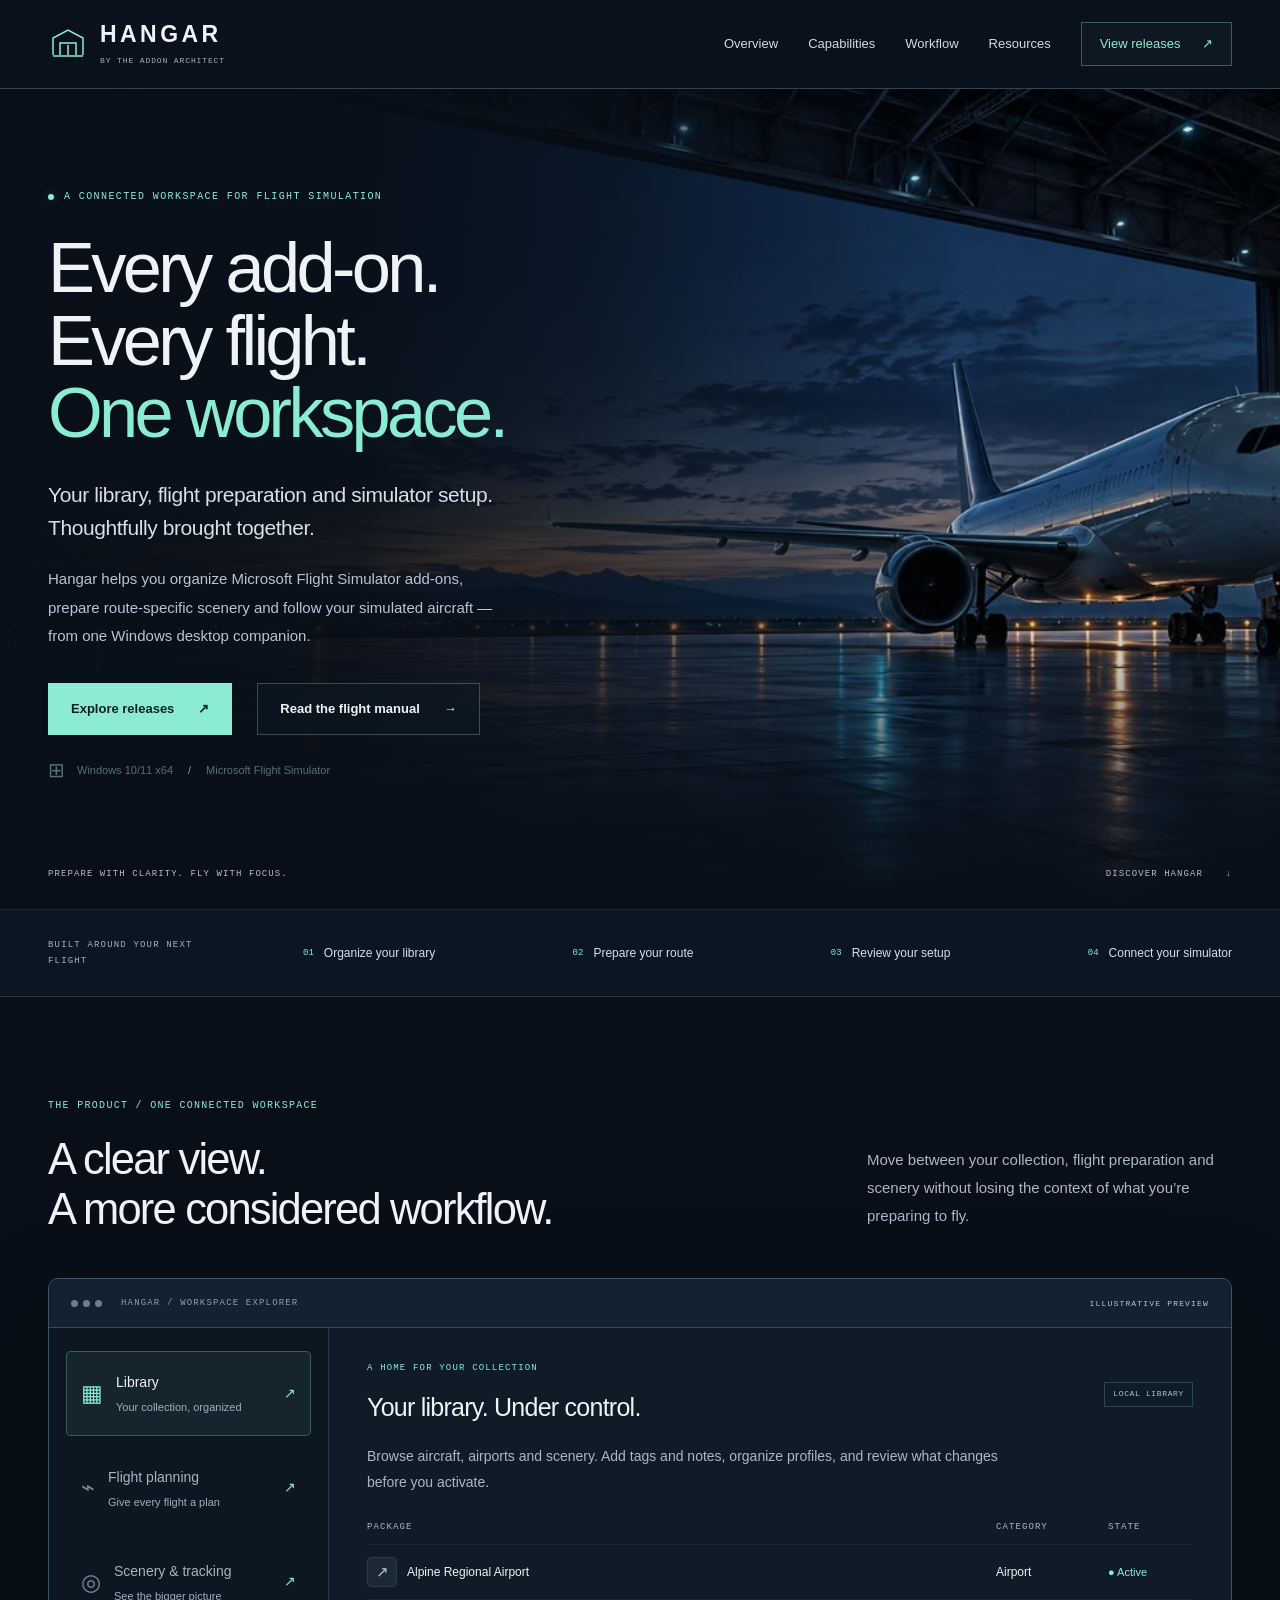
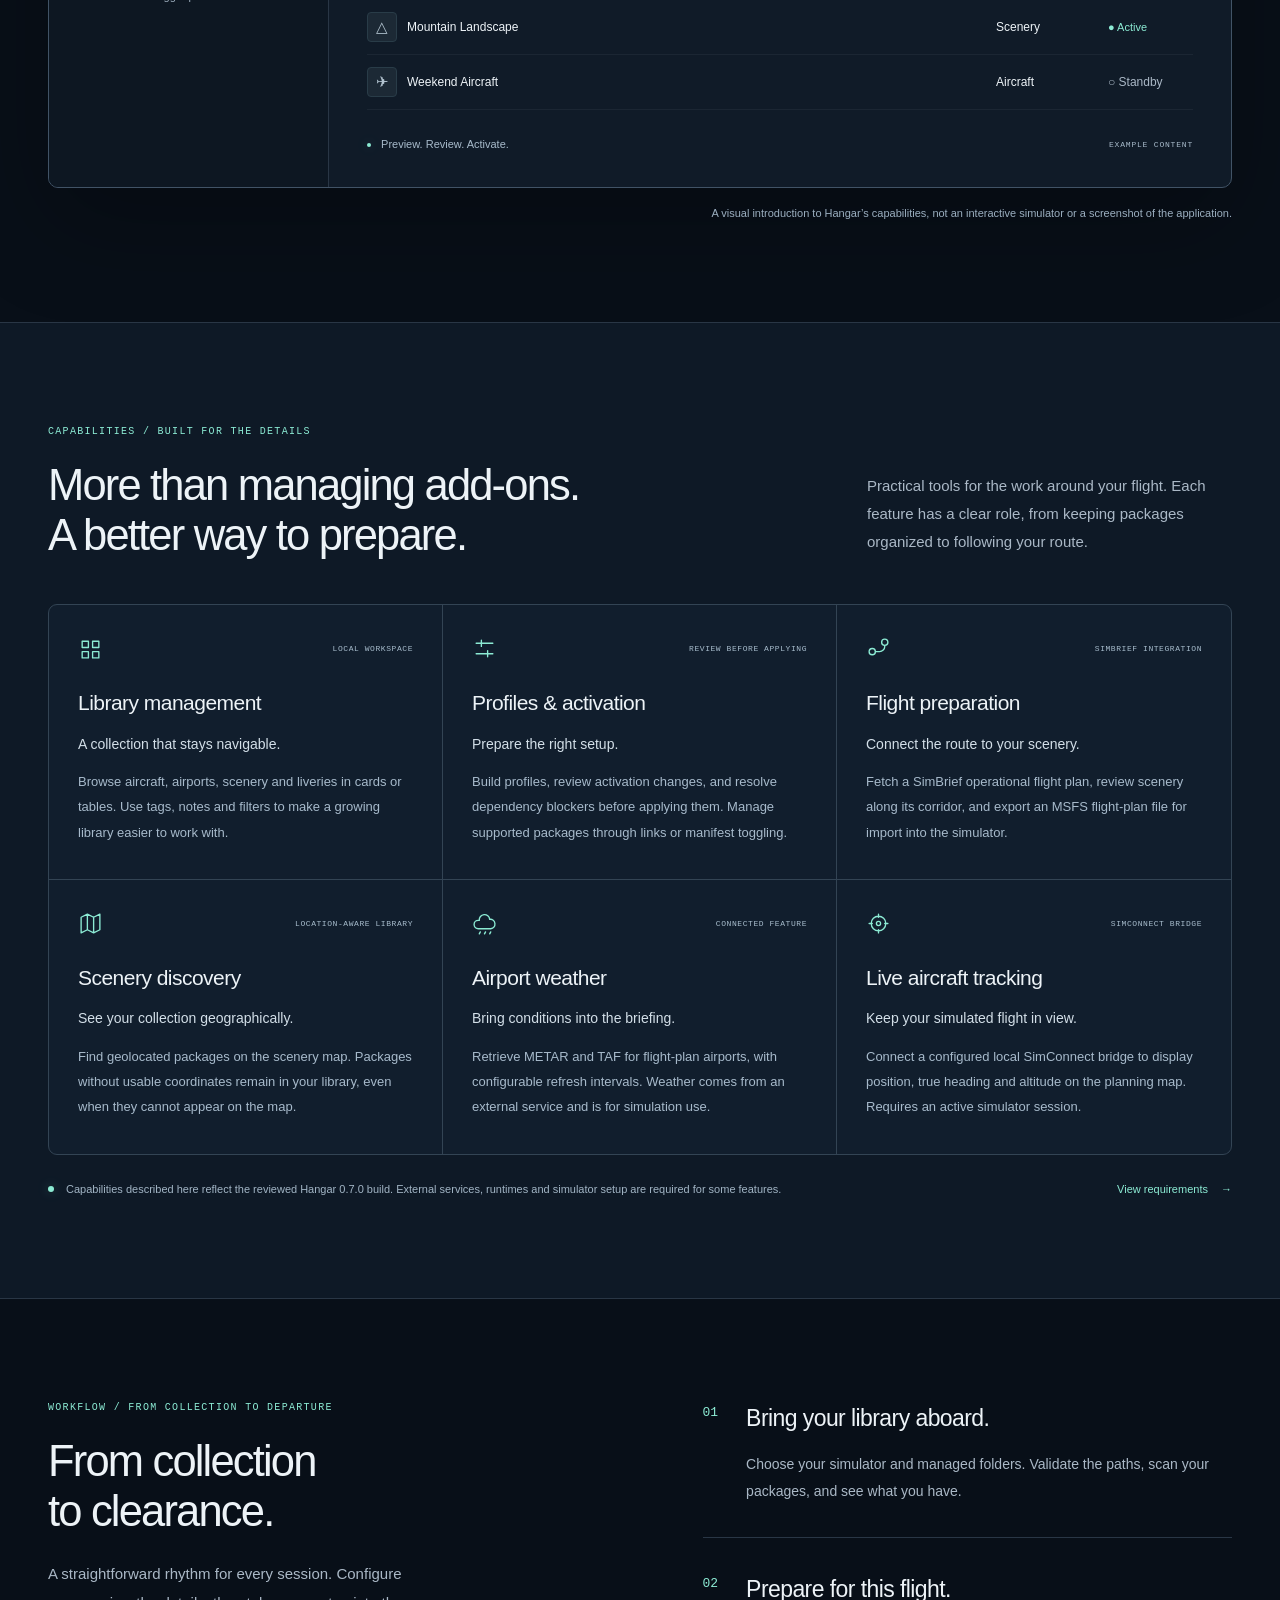
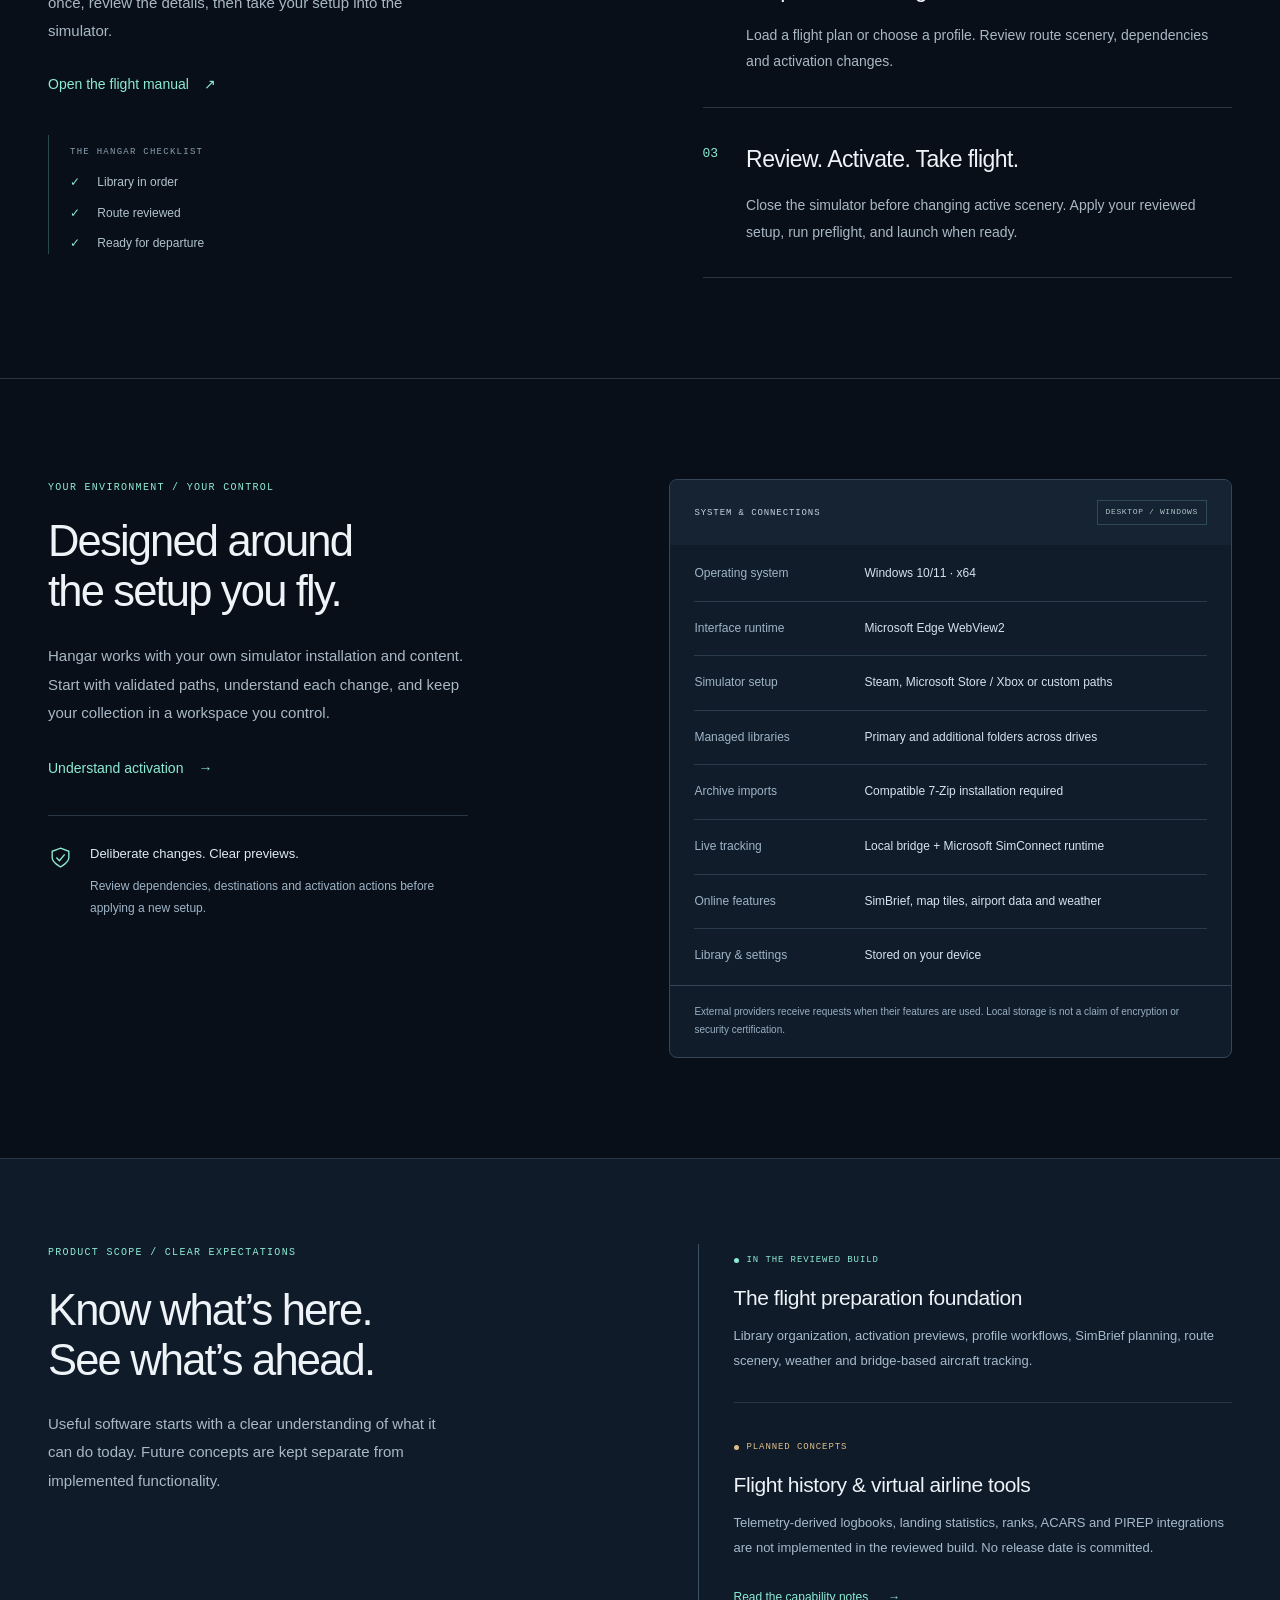
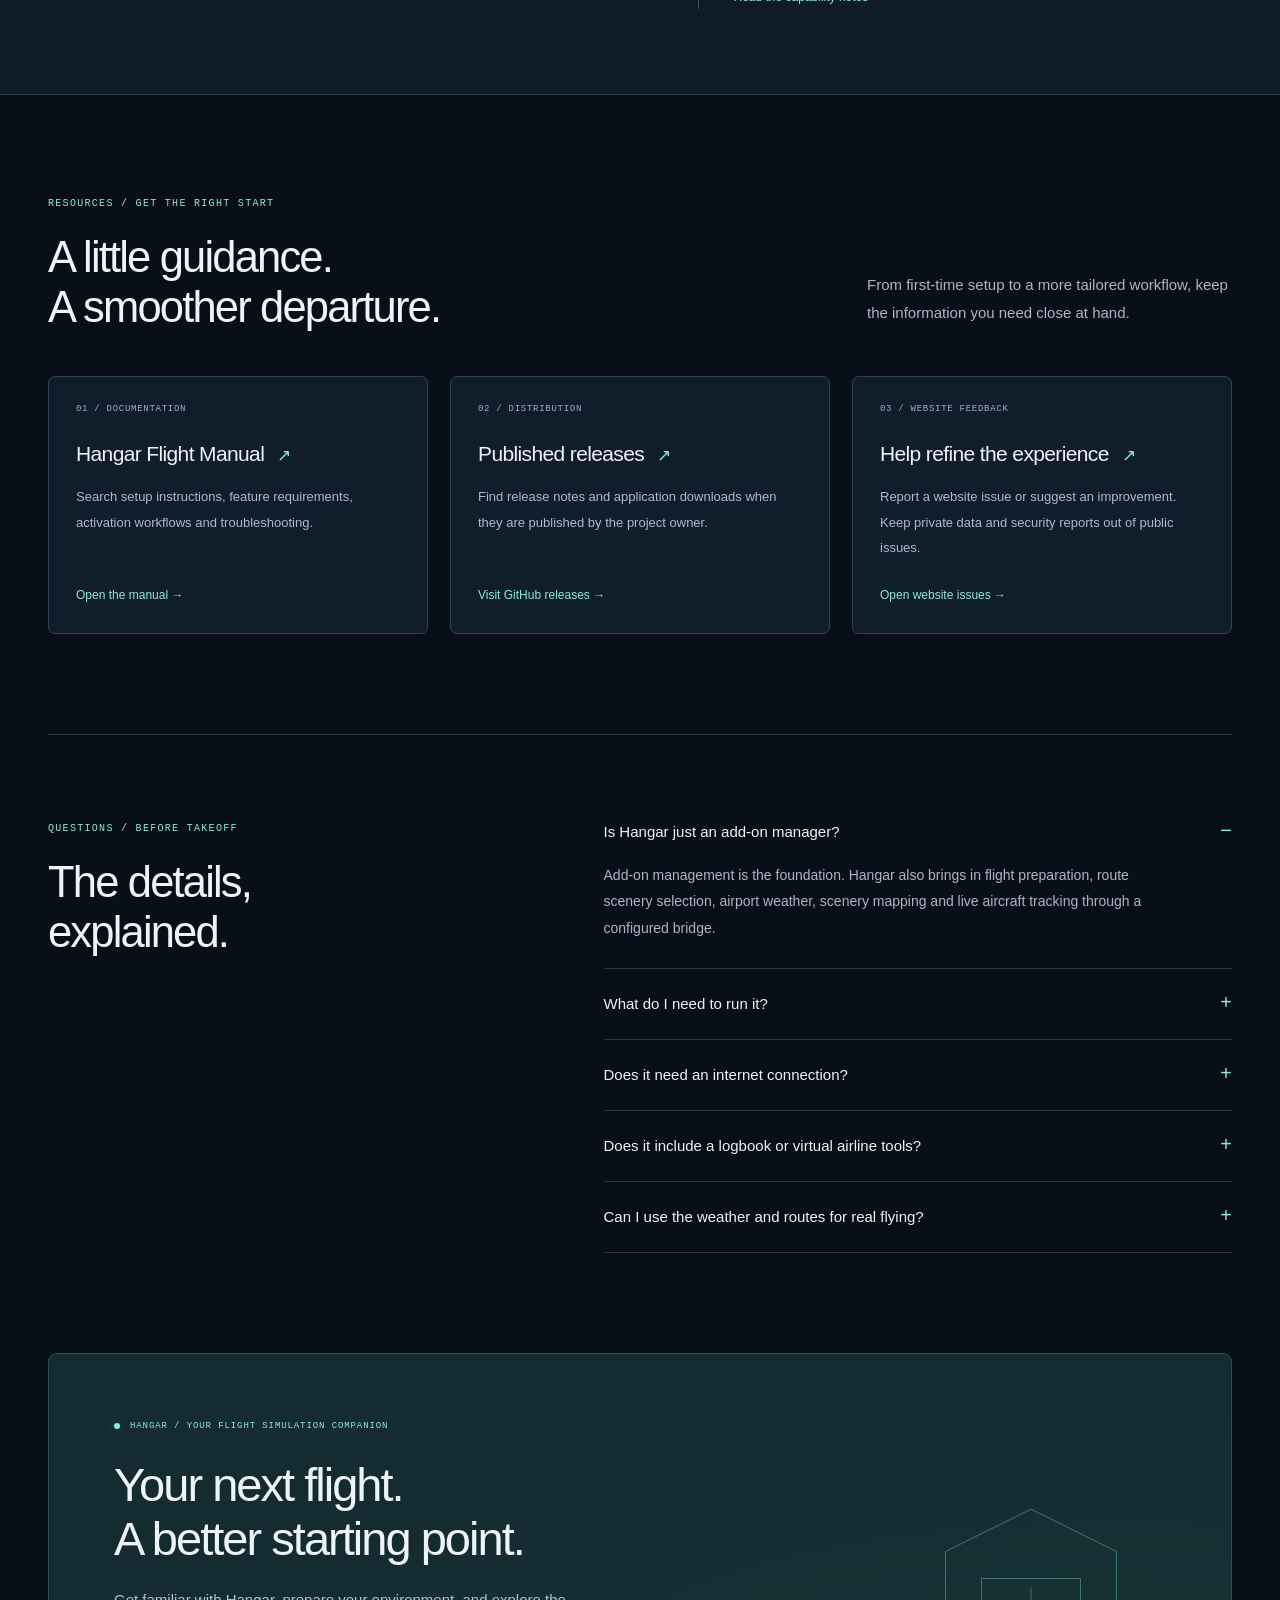
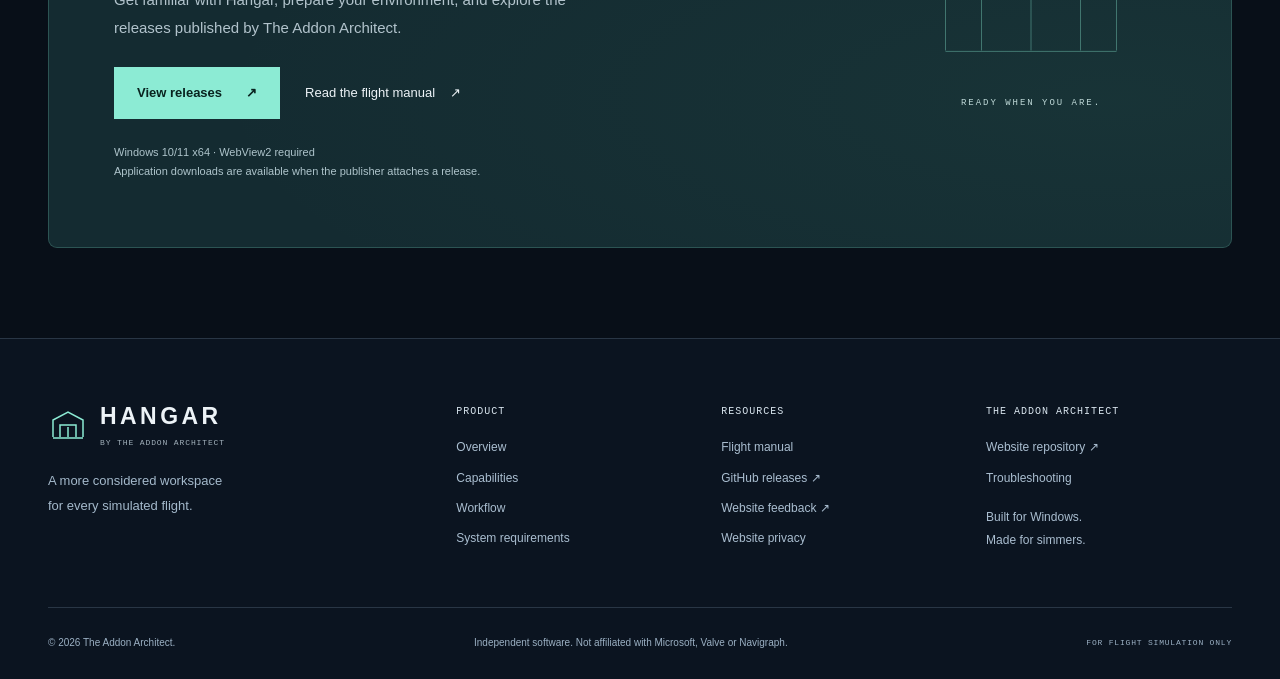
==== commit 379dbf56: "Add files via upload" ====
--- a/docs/index.html
+++ b/docs/index.html
@@ -32,4 +32,4 @@
 </section><section id="capabilities" class="section capabilities-section"><div class="container"><div class="section-heading"><div><p class="eyebrow">CAPABILITIES / BUILT FOR THE DETAILS</p><h2>More than managing add-ons.<br>A better way to prepare.</h2></div><p>Practical tools for the work around your flight. Each feature has a clear role, from keeping packages organized to following your route.</p></div><div class="capability-grid"><article class="capability-card"><div class="card-top"><svg viewBox="0 0 24 24" aria-hidden="true"><path d="M4 5h6v6H4zM14 5h6v6h-6zM4 15h6v6H4zM14 15h6v6h-6z"/></svg><span>LOCAL WORKSPACE</span></div><h3>Library management</h3><p class="card-lead">A collection that stays navigable.</p><p>Browse aircraft, airports, scenery and liveries in cards or tables. Use tags, notes and filters to make a growing library easier to work with.</p></article><article class="capability-card"><div class="card-top"><svg viewBox="0 0 24 24" aria-hidden="true"><path d="M4 7h16M4 17h16M9 4v6M15 14v6"/></svg><span>REVIEW BEFORE APPLYING</span></div><h3>Profiles & activation</h3><p class="card-lead">Prepare the right setup.</p><p>Build profiles, review activation changes, and resolve dependency blockers before applying them. Manage supported packages through links or manifest toggling.</p></article><article class="capability-card"><div class="card-top"><svg viewBox="0 0 24 24" aria-hidden="true"><path d="M6 18a3 3 0 1 0 0-6 3 3 0 0 0 0 6ZM18 9a3 3 0 1 0 0-6 3 3 0 0 0 0 6ZM9 15h4a5 5 0 0 0 5-5V9"/></svg><span>SIMBRIEF INTEGRATION</span></div><h3>Flight preparation</h3><p class="card-lead">Connect the route to your scenery.</p><p>Fetch a SimBrief operational flight plan, review scenery along its corridor, and export an MSFS flight-plan file for import into the simulator.</p></article><article class="capability-card"><div class="card-top"><svg viewBox="0 0 24 24" aria-hidden="true"><path d="m3 6 6-3 6 3 6-3v15l-6 3-6-3-6 3V6ZM9 3v15M15 6v15"/></svg><span>LOCATION-AWARE LIBRARY</span></div><h3>Scenery discovery</h3><p class="card-lead">See your collection geographically.</p><p>Find geolocated packages on the scenery map. Packages without usable coordinates remain in your library, even when they cannot appear on the map.</p></article><article class="capability-card"><div class="card-top"><svg viewBox="0 0 24 24" aria-hidden="true"><path d="M6 17a4 4 0 0 1 0-8h1a5 5 0 0 1 10-1 4 4 0 1 1 1 9H6ZM8 20l-1 2M13 20l-1 2M18 20l-1 2"/></svg><span>CONNECTED FEATURE</span></div><h3>Airport weather</h3><p class="card-lead">Bring conditions into the briefing.</p><p>Retrieve METAR and TAF for flight-plan airports, with configurable refresh intervals. Weather comes from an external service and is for simulation use.</p></article><article class="capability-card"><div class="card-top"><svg viewBox="0 0 24 24" aria-hidden="true"><path d="M12 3v3M12 18v3M3 12h3M18 12h3M19 12a7 7 0 1 1-14 0 7 7 0 0 1 14 0ZM14 12a2 2 0 1 1-4 0 2 2 0 0 1 4 0Z"/></svg><span>SIMCONNECT BRIDGE</span></div><h3>Live aircraft tracking</h3><p class="card-lead">Keep your simulated flight in view.</p><p>Connect a configured local SimConnect bridge to display position, true heading and altitude on the planning map. Requires an active simulator session.</p></article></div><div class="capability-footnote"><span class="status-dot"></span><p>Capabilities described here reflect the reviewed Hangar 0.7.0 build. External services, runtimes and simulator setup are required for some features.</p><a href="guide.html">View requirements <span aria-hidden="true">→</span></a></div></div></section><section id="workflow" class="workflow-section"><div class="container workflow-layout"><div class="workflow-intro"><p class="eyebrow">WORKFLOW / FROM COLLECTION TO DEPARTURE</p><h2>From collection<br>to clearance.</h2><p>A straightforward rhythm for every session. Configure once, review the details, then take your setup into the simulator.</p><a href="guide.html" class="text-link">Open the flight manual <span aria-hidden="true">↗</span></a><div class="flight-card"><span>THE HANGAR CHECKLIST</span><p><i aria-hidden="true">✓</i> Library in order</p><p><i aria-hidden="true">✓</i> Route reviewed</p><p><i aria-hidden="true">✓</i> Ready for departure</p></div></div><ol class="workflow-steps"><li><span>01</span><div><h3>Bring your library aboard.</h3><p>Choose your simulator and managed folders. Validate the paths, scan your packages, and see what you have.</p></div></li><li><span>02</span><div><h3>Prepare for this flight.</h3><p>Load a flight plan or choose a profile. Review route scenery, dependencies and activation changes.</p></div></li><li><span>03</span><div><h3>Review. Activate. Take flight.</h3><p>Close the simulator before changing active scenery. Apply your reviewed setup, run preflight, and launch when ready.</p></div></li></ol></div></section>
 <section id="environment" class="section container environment-section"><div class="environment-intro"><p class="eyebrow">YOUR ENVIRONMENT / YOUR CONTROL</p><h2>Designed around<br>the setup you fly.</h2><p>Hangar works with your own simulator installation and content. Start with validated paths, understand each change, and keep your collection in a workspace you control.</p><a class="text-link" href="guide.html#activation">Understand activation <span aria-hidden="true">→</span></a><div class="principle-note"><svg viewBox="0 0 24 24" aria-hidden="true"><path d="m12 3 8 3v6c0 5-8 9-8 9s-8-4-8-9V6l8-3ZM8 12l3 3 5-6"/></svg><p><strong>Deliberate changes. Clear previews.</strong>Review dependencies, destinations and activation actions before applying a new setup.</p></div></div><div class="spec-panel"><div class="spec-panel-heading"><span>SYSTEM & CONNECTIONS</span><span class="pill">DESKTOP / WINDOWS</span></div><dl><div><dt>Operating system</dt><dd>Windows 10/11 · x64</dd></div><div><dt>Interface runtime</dt><dd>Microsoft Edge WebView2</dd></div><div><dt>Simulator setup</dt><dd>Steam, Microsoft Store / Xbox or custom paths</dd></div><div><dt>Managed libraries</dt><dd>Primary and additional folders across drives</dd></div><div><dt>Archive imports</dt><dd>Compatible 7-Zip installation required</dd></div><div><dt>Live tracking</dt><dd>Local bridge + Microsoft SimConnect runtime</dd></div><div><dt>Online features</dt><dd>SimBrief, map tiles, airport data and weather</dd></div><div><dt>Library & settings</dt><dd>Stored on your device</dd></div></dl><p>External providers receive requests when their features are used. Local storage is not a claim of encryption or security certification.</p></div></section><section class="development-section"><div class="container development-layout"><div><p class="eyebrow">PRODUCT SCOPE / CLEAR EXPECTATIONS</p><h2>Know what’s here.<br>See what’s ahead.</h2><p>Useful software starts with a clear understanding of what it can do today. Future concepts are kept separate from implemented functionality.</p></div><div class="release-scope"><div><span class="scope-label current">IN THE REVIEWED BUILD</span><h3>The flight preparation foundation</h3><p>Library organization, activation previews, profile workflows, SimBrief planning, route scenery, weather and bridge-based aircraft tracking.</p></div><div><span class="scope-label planned">PLANNED CONCEPTS</span><h3>Flight history & virtual airline tools</h3><p>Telemetry-derived logbooks, landing statistics, ranks, ACARS and PIREP integrations are not implemented in the reviewed build. No release date is committed.</p></div><a href="guide.html#logbook">Read the capability notes <span aria-hidden="true">→</span></a></div></div></section><section id="resources" class="section container resources-section"><div class="section-heading"><div><p class="eyebrow">RESOURCES / GET THE RIGHT START</p><h2>A little guidance.<br>A smoother departure.</h2></div><p>From first-time setup to a more tailored workflow, keep the information you need close at hand.</p></div><div class="resource-grid"><a class="resource-card" href="guide.html"><span>01 / DOCUMENTATION</span><h3>Hangar Flight Manual <b aria-hidden="true">↗</b></h3><p>Search setup instructions, feature requirements, activation workflows and troubleshooting.</p><span class="resource-link">Open the manual →</span></a><a class="resource-card" href="https://github.com/TheAddonArchitect/TheAddonArchitect.github.io/releases"><span>02 / DISTRIBUTION</span><h3>Published releases <b aria-hidden="true">↗</b></h3><p>Find release notes and application downloads when they are published by the project owner.</p><span class="resource-link">Visit GitHub releases →</span></a><a class="resource-card" href="https://github.com/TheAddonArchitect/TheAddonArchitect.github.io/issues"><span>03 / WEBSITE FEEDBACK</span><h3>Help refine the experience <b aria-hidden="true">↗</b></h3><p>Report a website issue or suggest an improvement. Keep private data and security reports out of public issues.</p><span class="resource-link">Open website issues →</span></a></div></section><section class="section container faq-section" id="questions"><div><p class="eyebrow">QUESTIONS / BEFORE TAKEOFF</p><h2>The details,<br>explained.</h2></div><div class="faq-list"><details open><summary>Is Hangar just an add-on manager?</summary><p>Add-on management is the foundation. Hangar also brings in flight preparation, route scenery selection, airport weather, scenery mapping and live aircraft tracking through a configured bridge.</p></details><details><summary>What do I need to run it?</summary><p>The current desktop build targets Windows 10/11 x64 with Microsoft Edge WebView2. You’ll need your own supported Microsoft Flight Simulator installation and add-ons. Archive imports need a compatible 7-Zip installation; live tracking needs the Microsoft SimConnect runtime configured as described in the manual.</p></details><details><summary>Does it need an internet connection?</summary><p>Your library and settings are processed locally. SimBrief flight plans, map tiles, weather and airport dataset downloads require network access and are subject to the providers’ availability and terms.</p></details><details><summary>Does it include a logbook or virtual airline tools?</summary><p>Flight history, landing statistics and virtual airline/ACARS integrations are planned concepts. They are not implemented in the reviewed 0.7.0 build. Current features and setup requirements are distinguished in the flight manual.</p></details><details><summary>Can I use the weather and routes for real flying?</summary><p>No. Hangar is for flight simulation and entertainment. Its routes, maps, weather and telemetry are not certified for real-world navigation, dispatch or safety-critical decisions.</p></details></div></section>
 <section id="get-hangar" class="container download-section"><div class="download-glow" aria-hidden="true"></div><div><p class="eyebrow"><span class="status-dot"></span> HANGAR / YOUR FLIGHT SIMULATION COMPANION</p><h2>Your next flight.<br>A better starting point.</h2><p>Get familiar with Hangar, prepare your environment, and explore the releases published by The Addon Architect.</p><div class="actions"><a class="button button-primary" href="https://github.com/TheAddonArchitect/TheAddonArchitect.github.io/releases">View releases <span aria-hidden="true">↗</span></a><a href="guide.html" class="text-link">Read the flight manual <span aria-hidden="true">↗</span></a></div><p class="download-note">Windows 10/11 x64 · WebView2 required<br>Application downloads are available when the publisher attaches a release.</p></div><div class="hangar-mark" aria-hidden="true"><svg viewBox="0 0 240 200"><path d="M25 175V65L120 18l95 47v110M65 175V95h110v80M120 105v70M25 176h190"/></svg><span>READY WHEN YOU ARE.</span></div></section>
-</main><footer class="site-footer"><div class="container"><div class="footer-top"><div class="footer-brand"><a href="./" class="brand"><svg viewBox="0 0 40 40" aria-hidden="true"><path d="M5 31V14L20 6l15 8v17M12 31V19h16v12M20 21v10M5 32h30"/></svg><span>HANGAR<span class="brand-sub">BY THE ADDON ARCHITECT</span></span></a><p>A more considered workspace<br>for every simulated flight.</p></div><div class="footer-column"><h2>Product</h2><a href="./#workspace">Overview</a><a href="./#capabilities">Capabilities</a><a href="./#workflow">Workflow</a><a href="./#environment">System requirements</a></div><div class="footer-column"><h2>Resources</h2><a href="guide.html">Flight manual</a><a href="https://github.com/TheAddonArchitect/TheAddonArchitect.github.io/releases">GitHub releases ↗</a><a href="https://github.com/TheAddonArchitect/TheAddonArchitect.github.io/issues">Website feedback ↗</a><a href="site-privacy.html">Website privacy</a></div><div class="footer-column"><h2>The Addon Architect</h2><a href="https://github.com/TheAddonArchitect/TheAddonArchitect.github.io">Website repository ↗</a><a href="guide.html#troubleshooting">Troubleshooting</a><span>Built for Windows.<br>Made for simmers.</span></div></div><div class="footer-bottom"><span>© <span data-year>2026</span> The Addon Architect.</span><span>Independent software. Not affiliated with Microsoft, Valve or Navigraph.</span><span>FOR FLIGHT SIMULATION ONLY</span></div></div></footer></body></html>
+</main><footer class="site-footer"><div class="container"><div class="footer-top"><div class="footer-brand"><a href="./" class="brand"><svg viewBox="0 0 40 40" aria-hidden="true"><path d="M5 31V14L20 6l15 8v17M12 31V19h16v12M20 21v10M5 32h30"/></svg><span>HANGAR<span class="brand-sub">BY THE ADDON ARCHITECT</span></span></a><p>A more considered workspace<br>for every simulated flight.</p></div><div class="footer-column"><h2>Product</h2><a href="./#workspace">Overview</a><a href="./#capabilities">Capabilities</a><a href="./#workflow">Workflow</a><a href="./#environment">System requirements</a></div><div class="footer-column"><h2>Resources</h2><a href="guide.html">Flight manual</a><a href="https://github.com/TheAddonArchitect/TheAddonArchitect.github.io/releases">GitHub releases ↗</a><a href="https://github.com/TheAddonArchitect/TheAddonArchitect.github.io/issues">Website feedback ↗</a><a href="site-privacy.html">Website privacy</a></div><div class="footer-column"><h2>The Addon Architect</h2><a href="https://github.com/TheAddonArchitect/TheAddonArchitect.github.io">Website repository ↗</a><a href="guide.html#troubleshooting">Troubleshooting</a><span>Built for Windows.<br>Made for simmers.</span></div></div><div class="footer-bottom"><span>© <span data-year>2026</span> The Addon Architect.</span><span>Independent software. Not affiliated with Microsoft, Valve or Navigraph.</span><span>FOR FLIGHT SIMULATION ONLY</span></div></div></footer></body></html>
--- a/docs/assets/styles.css
+++ b/docs/assets/styles.css
@@ -7,3 +7,11 @@
 .sr-only{position:absolute;width:1px;height:1px;padding:0;margin:-1px;overflow:hidden;clip:rect(0,0,0,0);white-space:nowrap;border:0}
 
 .manual-search{margin:25px 0 35px}.manual-search label{display:block;font-size:12px;margin-bottom:9px;color:var(--muted)}.manual-search input{width:100%;padding:14px 16px;background:#111e28;border:1px solid var(--line);color:var(--text);font:13px var(--sans);border-radius:0}.manual-search input:focus-visible{outline:2px solid var(--accent);outline-offset:3px}.manual-search p{font-size:10px;color:var(--muted);margin:8px 0}
+/* Product website refinement — v2 */
+:root{--bg:#080f18;--panel:#101c29;--text:#edf3f7;--muted:#aab8c6;--accent:#8cebd4;--line:#293645;--sans:'Segoe UI Variable','Segoe UI',Arial,sans-serif}.container{width:min(1240px,calc(100% - 96px))}body{font-size:16px;line-height:1.7}.site-header{position:sticky;top:0;background:#0a121df5;border-bottom:1px solid #334152;backdrop-filter:blur(16px);z-index:20}.nav-wrap{width:min(1376px,calc(100% - 96px));min-height:88px;gap:36px}.brand{font-size:23px;letter-spacing:.15em}.brand-sub{font-size:8px;letter-spacing:.11em}.site-header nav{font-size:13px;gap:30px}.site-header nav .nav-cta{border-color:#8cebd457;padding:10px 18px;background:#8cebd408}.site-header nav a:hover{color:var(--accent)}.hero{min-height:820px;padding:90px 0 120px}.hero-image{background-position:center center;opacity:1}.hero-shade{background:linear-gradient(90deg,#080f18fa 0%,#080f18f0 28%,#080f18ba 46%,#080f181a 75%),linear-gradient(0deg,#080f18 0%,#080f1800 35%)}.hero .eyebrow{font-size:10px;letter-spacing:.14em;margin-bottom:27px}.hero h1{font-size:clamp(54px,5.5vw,80px);font-weight:500;line-height:1.03;letter-spacing:-.052em;max-width:670px;margin-bottom:28px}.hero-copy{font-size:21px;line-height:1.6;color:#d5e0e9;margin-bottom:20px}.hero-detail{font-size:15px;line-height:1.9;max-width:470px;color:#b7c6d4;margin-bottom:32px}.button{min-height:52px;font-size:13px;padding:14px 22px;gap:24px}.button-secondary{background:#0c1822b3;border-color:#738b9b75;color:#edf3f7}.button-secondary:hover{border-color:var(--accent);background:#172c34;color:var(--accent)}.hero-platform{font:11px var(--sans);color:#bdc9d5;letter-spacing:0;gap:12px;margin-top:25px}.platform-icon{font-size:20px;line-height:1}.hero-platform>.platform-divider{margin-inline:3px;color:#8a9dad}.hero-bottom{font-size:9px;letter-spacing:.12em;bottom:30px;color:#b1c0ce}.capability-strip{background:#0c1622;padding:27px 0}.capability-strip .container{display:grid;grid-template-columns:220px 1fr;gap:35px;align-items:center}.capability-strip .strip-label{font:9px var(--mono);line-height:1.8;letter-spacing:.13em;max-width:180px;color:#a0b3c5}.strip-items{display:flex;justify-content:space-between;gap:25px}.capability-strip .strip-items span{font:12px var(--sans);letter-spacing:0;color:#d5e0e8;display:flex;align-items:center;gap:10px}.strip-items b{color:var(--accent);font:9px var(--mono);font-weight:400}.section{padding-block:100px}.eyebrow{font-size:10px;letter-spacing:.13em}.section-heading{margin-bottom:44px;gap:64px}.section-heading>p{font-size:15px;line-height:1.85;max-width:365px;color:var(--muted)}h2{font-size:clamp(35px,3.4vw,48px);line-height:1.15;font-weight:500;letter-spacing:-.042em}.workspace-shell{border:1px solid #415366;border-radius:10px;overflow:hidden;background:#101b28;box-shadow:0 35px 100px #0004}.workspace-topbar{height:49px;background:#142130;padding:0 22px;font-size:9px;border-bottom:1px solid #344657}.demo-label{font-size:8px;color:#b9c8d5}.window-dots i{width:7px;height:7px;background:#6e7d8b}.workspace-layout{grid-template-columns:280px minmax(0,1fr)}.workspace-tabs{padding:23px 17px;background:#0d1722}.workspace-tabs button{padding:19px 14px;border-radius:5px;font-size:14px;margin-bottom:10px}.workspace-tabs small{font-size:11px;line-height:1.5;color:#9eafbf}.workspace-tabs button[aria-selected=true]{background:#8cebd410;border-color:#8cebd447}.workspace-panel{padding:33px 38px;min-height:402px}.panel-heading h3{font-size:25px;letter-spacing:-.03em;font-weight:500}.panel-heading .eyebrow{font-size:9px}.pill{font-size:8px;line-height:1.6;padding:5px 8px;letter-spacing:.08em}.workspace-panel>p{font-size:14px;line-height:1.85;max-width:640px;margin:16px 0 26px}.library-row{font-size:12px;padding:12px 0;grid-template-columns:minmax(0,1fr) 90px 85px;gap:22px}.table-head{font-size:9px;padding-top:0;color:#a9b9c8}.package-icon{width:30px;height:30px;border-radius:4px;font-size:15px}.state{font-size:11px}.panel-foot{font-size:11px;margin-top:25px;color:#a8bbcb}.panel-foot>span:last-child{font-size:8px}.preview-caption{font-size:11px;color:#9bafc0;margin-top:16px}.route-display{margin:35px 0}.route-display small{font-size:10px}.route-display strong{font-size:39px}.route-display span{font-size:12px}.route-line span{font-size:25px}.planning-checks{font-size:11px}.schematic-map svg{height:168px}.capabilities-section{background:#0e1926;border-block:1px solid var(--line)}.capability-grid{display:grid;grid-template-columns:repeat(3,minmax(0,1fr));border:1px solid #334454;border-radius:9px;overflow:hidden;background:#111e2d}.capability-card{padding:31px 29px 34px;border-right:1px solid #334454;border-bottom:1px solid #334454}.capability-card:nth-child(3n){border-right:0}.capability-card:nth-child(n+4){border-bottom:0}.card-top{display:flex;align-items:center;gap:14px;justify-content:space-between;margin-bottom:28px}.card-top svg{width:25px;height:25px;fill:none;stroke:var(--accent);stroke-width:1.3;stroke-linecap:round;stroke-linejoin:round;flex-shrink:0}.card-top>span{font:8px var(--mono);color:#a8bdcd;letter-spacing:.07em;text-align:right}.capability-card h3{font-size:21px;font-weight:500;letter-spacing:-.025em;line-height:1.3;margin:0 0 14px}.capability-card .card-lead{font-size:14px;color:#d3dfe8;margin-bottom:11px}.capability-card p{font-size:13px;color:#a7bacb;line-height:1.95;margin:0;max-width:360px}.capability-footnote{display:flex;align-items:center;gap:12px;margin-top:25px}.capability-footnote p{font-size:11px;color:#a2b5c5;margin:0;max-width:830px}.capability-footnote a{font-size:11px;white-space:nowrap;margin-left:auto;color:var(--accent)}.capability-footnote a span{margin-left:10px}.workflow-section{background:#080f18;padding-block:100px;border-top:0}.workflow-layout{gap:125px}.workflow-intro>p:not(.eyebrow){font-size:15px;max-width:370px;line-height:1.9}.workflow-intro .text-link{font-size:14px;color:var(--accent)}.flight-card{padding-left:21px;margin-top:38px}.flight-card>span{font-size:9px}.flight-card p{font-size:12px}.workflow-steps li{padding-block:32px;gap:28px}.workflow-steps li>span{font-size:13px}.workflow-steps h3{font-size:23px;font-weight:500;margin-bottom:13px}.workflow-steps p{font-size:14px;line-height:1.9}.environment-section{display:grid;grid-template-columns:1fr 1.1fr;gap:110px}.environment-intro>p:not(.eyebrow){font-size:15px;line-height:1.9;color:var(--muted);margin:26px 0;max-width:420px}.environment-intro>.text-link{color:var(--accent);font-size:14px}.principle-note{display:flex;gap:17px;border-top:1px solid var(--line);padding-top:26px;margin-top:34px;max-width:420px}.principle-note svg{width:25px;height:25px;fill:none;stroke:var(--accent);stroke-width:1.3;flex-shrink:0;margin-top:3px}.principle-note p{font-size:12px;color:#9fb4c7;line-height:1.9;margin:0}.principle-note strong{display:block;color:#dfebf3;font-size:13px;font-weight:500;margin-bottom:8px}.spec-panel{background:#101c2a;border:1px solid #344658;border-radius:8px;overflow:hidden;align-self:start}.spec-panel-heading{background:#152333;padding:20px 24px;display:flex;align-items:center;justify-content:space-between;gap:20px}.spec-panel-heading>span:first-child{font:9px var(--mono);letter-spacing:.1em;color:#c2d3e0}.spec-panel dl{margin:0;padding:2px 24px}.spec-panel dl>div{display:grid;grid-template-columns:145px minmax(0,1fr);gap:25px;padding:16px 0;border-bottom:1px solid #293b4a}.spec-panel dl>div:last-child{border-bottom:0}.spec-panel dt{font-size:12px;color:#9fb4c6}.spec-panel dd{font-size:12px;color:#d5e3ed;margin:0;line-height:1.8}.spec-panel>p{border-top:1px solid #344658;padding:17px 24px;margin:0;font-size:10px;line-height:1.85;color:#99afc2}.development-section{background:#0f1b29;border-block:1px solid var(--line);padding-block:85px}.development-layout{display:grid;grid-template-columns:1fr 1fr;gap:115px}.development-layout>div>p:not(.eyebrow){font-size:15px;color:var(--muted);line-height:1.9;max-width:410px;margin-top:25px}.release-scope{border-left:1px solid #3e5362;padding-left:35px}.release-scope>div+div{border-top:1px solid var(--line);padding-top:28px;margin-top:28px}.scope-label{font:9px var(--mono);letter-spacing:.1em;display:inline-flex;align-items:center;gap:8px}.scope-label:before{content:'';width:5px;height:5px;border-radius:50%;background:currentColor}.scope-label.current{color:var(--accent)}.scope-label.planned{color:#dfbf89}.release-scope h3{font-size:21px;font-weight:500;line-height:1.4;letter-spacing:-.02em;margin:12px 0}.release-scope p{color:#a7bacb;font-size:13px;line-height:1.9;margin:0}.release-scope>a{display:inline-flex;gap:20px;color:var(--accent);font-size:12px;margin-top:26px}.resource-grid{display:grid;grid-template-columns:repeat(3,minmax(0,1fr));gap:22px}.resource-card{display:flex;flex-direction:column;border:1px solid #334555;background:#101d2b;border-radius:7px;padding:27px;transition:border-color .2s,background .2s}.resource-card:hover{background:#152636;border-color:#76bcad}.resource-card>span:first-child{font:9px var(--mono);color:#9eb3c4;letter-spacing:.08em}.resource-card h3{font-size:21px;line-height:1.5;font-weight:500;letter-spacing:-.03em;margin:24px 0 15px;color:var(--text)}.resource-card h3 b{font-weight:400;font-size:17px;color:var(--accent);margin-left:8px}.resource-card p{font-size:13px;line-height:1.95;color:#a9bdce;margin:0 0 25px}.resource-card .resource-link{font-size:12px;color:var(--accent);margin-top:auto}.faq-section{border-top:1px solid var(--line);padding-top:85px;gap:90px}.faq-list summary{font-size:15px;line-height:1.6}.faq-list details{padding-block:23px}.faq-list details p{font-size:14px;max-width:570px;line-height:1.9}.download-section{width:min(1240px,calc(100% - 96px));background:#142b31;border-color:#5fa59755;border-radius:9px;padding:65px;margin-bottom:90px}.download-section h2{font-size:47px;line-height:1.15}.download-section>div>p:not(.eyebrow):not(.download-note){font-size:15px;max-width:480px;line-height:1.85}.download-section .eyebrow{font-size:9px;letter-spacing:.1em}.download-section .download-note{font-size:11px;line-height:1.8;color:#aec4cb}.hangar-mark svg{stroke:#8cebd469}.hangar-mark span{font-size:9px;color:#bed8d7}.site-footer{padding:65px 0 28px;background:#0b1420;border-top:1px solid var(--line)}.footer-top{display:grid;grid-template-columns:1.7fr 1fr 1fr 1.2fr;gap:60px;padding-bottom:48px}.footer-top>div{display:block;margin:0}.footer-brand>p{font-size:13px;line-height:1.9;color:#a4b9cb;margin:22px 0 0}.footer-column h2{font:10px var(--mono);letter-spacing:.1em;text-transform:uppercase;color:#d9e5ee;margin:2px 0 20px}.footer-column a{display:block;font-size:12px;margin:10px 0;color:#aabed0}.footer-column a:hover{color:var(--accent)}.footer-column>span{display:block;font-size:12px;line-height:1.9;color:#aabed0;margin-top:18px}.footer-bottom{font-size:10px;gap:25px;color:#9bb0c3;padding-top:26px;align-items:center}.footer-bottom>span:last-child{font:8px var(--mono);letter-spacing:.1em}.manual-content>p{font-size:15px}.manual-content section p,.manual-content li{font-size:14px}.manual-nav{font-size:12px}.manual-content table{font-size:12px}.manual-content section{scroll-margin-top:100px}.manual-content h2{font-size:28px}.manual-content section .pill{font-size:9px}.manual-search input{font-size:14px}.manual-search label{font-size:13px}.manual-search p{font-size:12px}.privacy-content p,.privacy-content li{font-size:15px}.privacy-content h2{font-size:27px}
+@media(min-width:1600px){.hero{min-height:850px}.hero-image{background-position:center 55%}.hero-shade{background:linear-gradient(90deg,#080f18f2 0%,#080f18e3 25%,#080f189c 47%,#080f1800 75%),linear-gradient(0deg,#080f18 0%,transparent 30%)}}
+@media(max-width:1100px){.container,.nav-wrap{width:calc(100% - 64px)}.site-header nav{gap:20px;font-size:12px}.nav-wrap{gap:25px}.hero{min-height:820px}.hero h1{font-size:66px}.hero-detail{max-width:450px}.hero-copy{font-size:20px}.capability-strip .container{grid-template-columns:1fr;gap:15px}.capability-strip .strip-label{max-width:none}.strip-items{justify-content:space-between;gap:20px}.workspace-layout{grid-template-columns:245px minmax(0,1fr)}.workspace-panel{padding:28px}.workspace-tabs{padding:22px 12px}.workspace-tabs button{padding:19px 10px;font-size:13px}.workspace-tabs small{font-size:10px}.panel-heading .pill{display:none}.workspace-panel>p{font-size:13px}.library-row{font-size:11px;gap:14px;grid-template-columns:minmax(0,1fr) 70px 75px}.capability-card{padding:27px 22px}.capability-card h3{font-size:20px}.card-top{gap:12px}.card-top>span{font-size:7px}.workflow-layout,.environment-section,.development-layout{gap:65px}.environment-section{grid-template-columns:1fr 1.15fr}.spec-panel dl>div{grid-template-columns:120px minmax(0,1fr);gap:15px}.spec-panel-heading{gap:12px}.spec-panel-heading .pill{display:none}.resource-grid{gap:17px}.resource-card{padding:25px 21px}.resource-card h3{font-size:19px}.faq-section{gap:60px}.download-section{width:calc(100% - 64px);padding:48px}.footer-top{gap:35px;grid-template-columns:1.4fr 1fr 1fr 1.1fr}.footer-brand .brand{font-size:20px}.footer-column a{font-size:11px}.footer-brand>p{font-size:12px}.footer-bottom{font-size:9px}}
+@media(max-width:850px) and (min-width:721px){.site-header nav{gap:14px;font-size:10px}.site-header nav .nav-cta{padding:9px 12px}.nav-wrap{gap:15px}.brand{font-size:19px}.brand svg{width:32px;height:32px}.brand-sub{font-size:6px}.capability-grid{grid-template-columns:repeat(2,minmax(0,1fr))}.capability-card:nth-child(3n){border-right:1px solid #334454}.capability-card:nth-child(2n){border-right:0}.capability-card:nth-child(n+4){border-bottom:1px solid #334454}.capability-card:nth-child(n+5){border-bottom:0}.card-top>span{font-size:8px}.environment-section{grid-template-columns:1fr;gap:35px}.environment-intro>p:not(.eyebrow){max-width:650px}.principle-note{max-width:650px}.spec-panel dl>div{grid-template-columns:180px minmax(0,1fr)}.resource-grid{grid-template-columns:1fr}.resource-card{display:grid;grid-template-columns:1fr 1.5fr;gap:12px 30px}.resource-card h3{grid-column:1;margin:0}.resource-card p{grid-column:2;grid-row:1/3;margin:0}.resource-card .resource-link{grid-column:2}.footer-top{grid-template-columns:1.4fr 1fr 1fr}.footer-top>.footer-column:last-child{grid-column:2/4;border-top:1px solid var(--line);padding-top:20px}.footer-column>span{display:none}.workspace-layout{grid-template-columns:210px minmax(0,1fr)}.workspace-tabs button{font-size:11px}.workspace-tabs small{font-size:9px}.workspace-panel{padding:25px 22px}.workspace-panel>p{font-size:12px}.library-row{font-size:9px;grid-template-columns:minmax(0,1fr) 57px 60px;gap:10px}.package-icon{width:24px;height:26px}.table-head{font-size:7px}.state{font-size:9px}.panel-foot{font-size:9px}.panel-foot>span:last-child{font-size:7px}.panel-heading h3{font-size:22px}}
+@media(max-width:720px){html{scroll-padding-top:100px}.container,.nav-wrap{width:calc(100% - 40px)}.nav-wrap{min-height:76px}.site-header{background:#0b1420f5}.site-header:has(nav:not([hidden])){background:#0b1420}.brand{font-size:20px}.brand svg{width:33px;height:33px}.brand-sub{font-size:6px}.menu-toggle{border-color:#52697b;background:transparent;font-size:12px;padding:8px 13px;min-height:40px}.site-header nav{background:none;font-size:14px;gap:5px;padding-bottom:20px}.site-header nav a{padding:10px}.site-header nav .nav-cta{padding:12px 14px}.hero{min-height:760px;padding:65px 0 100px}.hero-image{background-position:64% center;opacity:.9}.hero-shade{background:linear-gradient(90deg,#080f18f5 0%,#080f18c7 63%,#080f18a1),linear-gradient(0deg,#080f18 0%,transparent 50%)}.hero .eyebrow{font-size:8px;letter-spacing:.08em;max-width:340px;gap:9px;line-height:1.8;margin-bottom:25px}.hero h1{font-size:clamp(48px,11.5vw,68px);line-height:1.04;margin-bottom:26px}.hero-copy{font-size:18px;line-height:1.6;margin-bottom:20px}.hero-copy br{display:none}.hero-detail{font-size:14px;line-height:1.9;max-width:430px;margin-bottom:28px}.hero .actions{gap:12px}.hero .button{font-size:12px;gap:18px;padding:12px 16px;min-height:48px}.hero-platform{font-size:10px;gap:9px;flex-wrap:wrap;line-height:1.7;margin-top:25px}.hero-platform>.platform-icon{font-size:18px}.hero-bottom{font-size:8px;bottom:25px}.capability-strip{padding:24px 0}.capability-strip .container{display:block}.capability-strip .strip-label{font-size:8px;display:block;margin-bottom:18px}.strip-items{display:grid;grid-template-columns:1fr 1fr;gap:17px 18px}.capability-strip .strip-items span{font-size:11px;gap:8px}.strip-items b{font-size:8px}.section{padding-block:70px}.section-heading{margin-bottom:30px;display:block}.section-heading>p{font-size:14px;max-width:500px;margin:22px 0 0;line-height:1.9}h2{font-size:clamp(32px,7.8vw,40px);line-height:1.18}.eyebrow{font-size:9px;line-height:1.8;letter-spacing:.09em}.workspace-shell{border-radius:7px}.workspace-topbar{padding:0 13px;font-size:7px;height:43px;gap:10px}.window-dots{gap:4px}.window-dots i{width:5px;height:5px}.demo-label{font-size:6px;letter-spacing:.04em}.workspace-layout{display:block}.workspace-tabs{padding:13px 9px;gap:5px}.workspace-tabs button{padding:11px 5px;font-size:10px;gap:5px;border-radius:4px;margin:0}.workspace-tabs small{display:none}.workspace-tabs .tab-icon{font-size:17px}.workspace-panel{padding:24px 19px;min-height:405px}.panel-heading h3{font-size:22px;line-height:1.3}.panel-heading .eyebrow{font-size:7px;margin-bottom:10px}.workspace-panel>p{font-size:12px;margin-block:14px 22px;line-height:1.85}.library-row{font-size:9px;gap:8px;grid-template-columns:minmax(0,1fr) 49px 57px;padding:12px 0}.library-row span:first-child{gap:7px}.package-icon{width:22px;height:25px;font-size:12px}.table-head{font-size:7px}.state{font-size:8px}.panel-foot{font-size:9px;line-height:1.6;gap:10px;margin-top:23px}.panel-foot>span:last-child{font-size:6px}.preview-caption{font-size:10px;line-height:1.8;text-align:left}.route-display{gap:20px;margin:28px 0}.route-display small{font-size:8px}.route-display strong{font-size:30px}.route-display span{font-size:11px}.route-line span{font-size:23px}.planning-checks{font-size:10px;gap:10px 15px}.schematic-map svg{height:160px}.capability-grid{grid-template-columns:1fr;border-radius:7px}.capability-card{padding:28px}.capability-card:nth-child(n){border-right:0;border-bottom:1px solid #334454}.capability-card:last-child{border-bottom:0}.card-top{margin-bottom:23px}.card-top>span{font-size:8px}.capability-card h3{font-size:22px}.capability-card .card-lead{font-size:14px}.capability-card p{font-size:13px;max-width:550px}.capability-footnote{align-items:flex-start;gap:11px;flex-wrap:wrap}.capability-footnote>.status-dot{margin-top:7px}.capability-footnote p{font-size:11px;flex:1;line-height:1.9}.capability-footnote a{width:100%;margin-left:17px;font-size:12px}.workflow-section{padding-block:70px}.workflow-layout{gap:40px}.workflow-intro>p:not(.eyebrow){font-size:14px;max-width:550px}.workflow-intro .text-link{font-size:13px}.workflow-steps li{gap:22px;padding-block:27px}.workflow-steps li>span{font-size:12px}.workflow-steps h3{font-size:21px;line-height:1.4}.workflow-steps p{font-size:13px;line-height:1.9}.environment-section{grid-template-columns:1fr;gap:35px}.environment-intro>p:not(.eyebrow){font-size:14px;max-width:550px}.environment-intro>.text-link{font-size:13px}.principle-note{max-width:550px;margin-top:28px;padding-top:24px}.spec-panel-heading{padding:19px 20px}.spec-panel-heading>span:first-child{font-size:9px}.spec-panel dl{padding-inline:20px}.spec-panel dl>div{grid-template-columns:105px minmax(0,1fr);gap:20px;padding-block:16px}.spec-panel dt,.spec-panel dd{font-size:11px}.spec-panel>p{padding:17px 20px;font-size:10px}.development-section{padding-block:65px}.development-layout{grid-template-columns:1fr;gap:35px}.development-layout>div>p:not(.eyebrow){font-size:14px;max-width:550px}.release-scope{padding-left:23px}.release-scope h3{font-size:21px}.release-scope p{font-size:13px}.scope-label{font-size:8px}.resource-grid{grid-template-columns:1fr;gap:17px}.resource-card{padding:28px}.resource-card h3{font-size:23px;line-height:1.4;margin-top:20px}.resource-card p{font-size:14px}.resource-card>span:first-child{font-size:9px}.resource-card .resource-link{font-size:13px}.faq-section{gap:32px;padding-top:65px}.faq-list summary{font-size:14px}.faq-list details p{font-size:13px;line-height:1.95;margin-right:15px}.download-section{width:calc(100% - 40px);padding:34px 25px;margin-bottom:60px;border-radius:7px}.download-section .eyebrow{font-size:8px;letter-spacing:.07em}.download-section h2{font-size:35px}.download-section>div>p:not(.eyebrow):not(.download-note){font-size:14px}.download-section .actions{gap:21px}.download-section .download-note{font-size:10px}.download-section .button{font-size:13px}.site-footer{padding:45px 0 26px}.footer-top{grid-template-columns:1fr 1fr;gap:35px 25px;padding-bottom:35px}.footer-top>.footer-brand{grid-column:1/-1}.footer-top>.footer-column:last-child{grid-column:1/-1;border-top:1px solid var(--line);padding-top:25px}.footer-brand>p{font-size:13px;margin-top:20px}.footer-column h2{font-size:9px;margin-bottom:18px}.footer-column a{font-size:12px;margin:12px 0}.footer-column>span{font-size:12px}.footer-bottom{align-items:flex-start;font-size:10px;line-height:1.8;gap:14px}.footer-bottom>span:last-child{font-size:8px;line-height:1.8}.article-layout{padding-block:35px;gap:28px}.manual-content h1{font-size:38px}.manual-content h2{font-size:25px}.manual-content table{font-size:11px}.manual-content th,.manual-content td{padding:11px 8px;overflow-wrap:anywhere}.manual-content section p,.manual-content li{font-size:13px}.manual-content>p{font-size:14px}.manual-nav{font-size:12px}.privacy-content{padding-block:45px 65px}.privacy-content h1{font-size:35px}.privacy-content h2{font-size:25px}.privacy-content p,.privacy-content li{font-size:14px}}
+@media(max-width:359px){.hero .actions{align-items:stretch;flex-direction:column;max-width:250px}.hero{min-height:830px}.hero h1{font-size:45px}.hero-platform{font-size:9px;gap:7px}.workspace-tabs button{font-size:9px}.workspace-tabs .tab-icon{font-size:14px}.workspace-panel{padding:22px 14px}.library-row{font-size:8px;gap:6px;grid-template-columns:minmax(0,1fr) 43px 49px}.state{font-size:7px}.package-icon{display:none}.demo-label{font-size:5px}.workspace-topbar{font-size:6px;gap:8px}.capability-card{padding:25px}.spec-panel dl>div{grid-template-columns:91px minmax(0,1fr);gap:14px}.download-section h2{font-size:31px}}
+@media(prefers-reduced-motion:reduce){html{scroll-behavior:auto}.button,.resource-card{transition:none}}
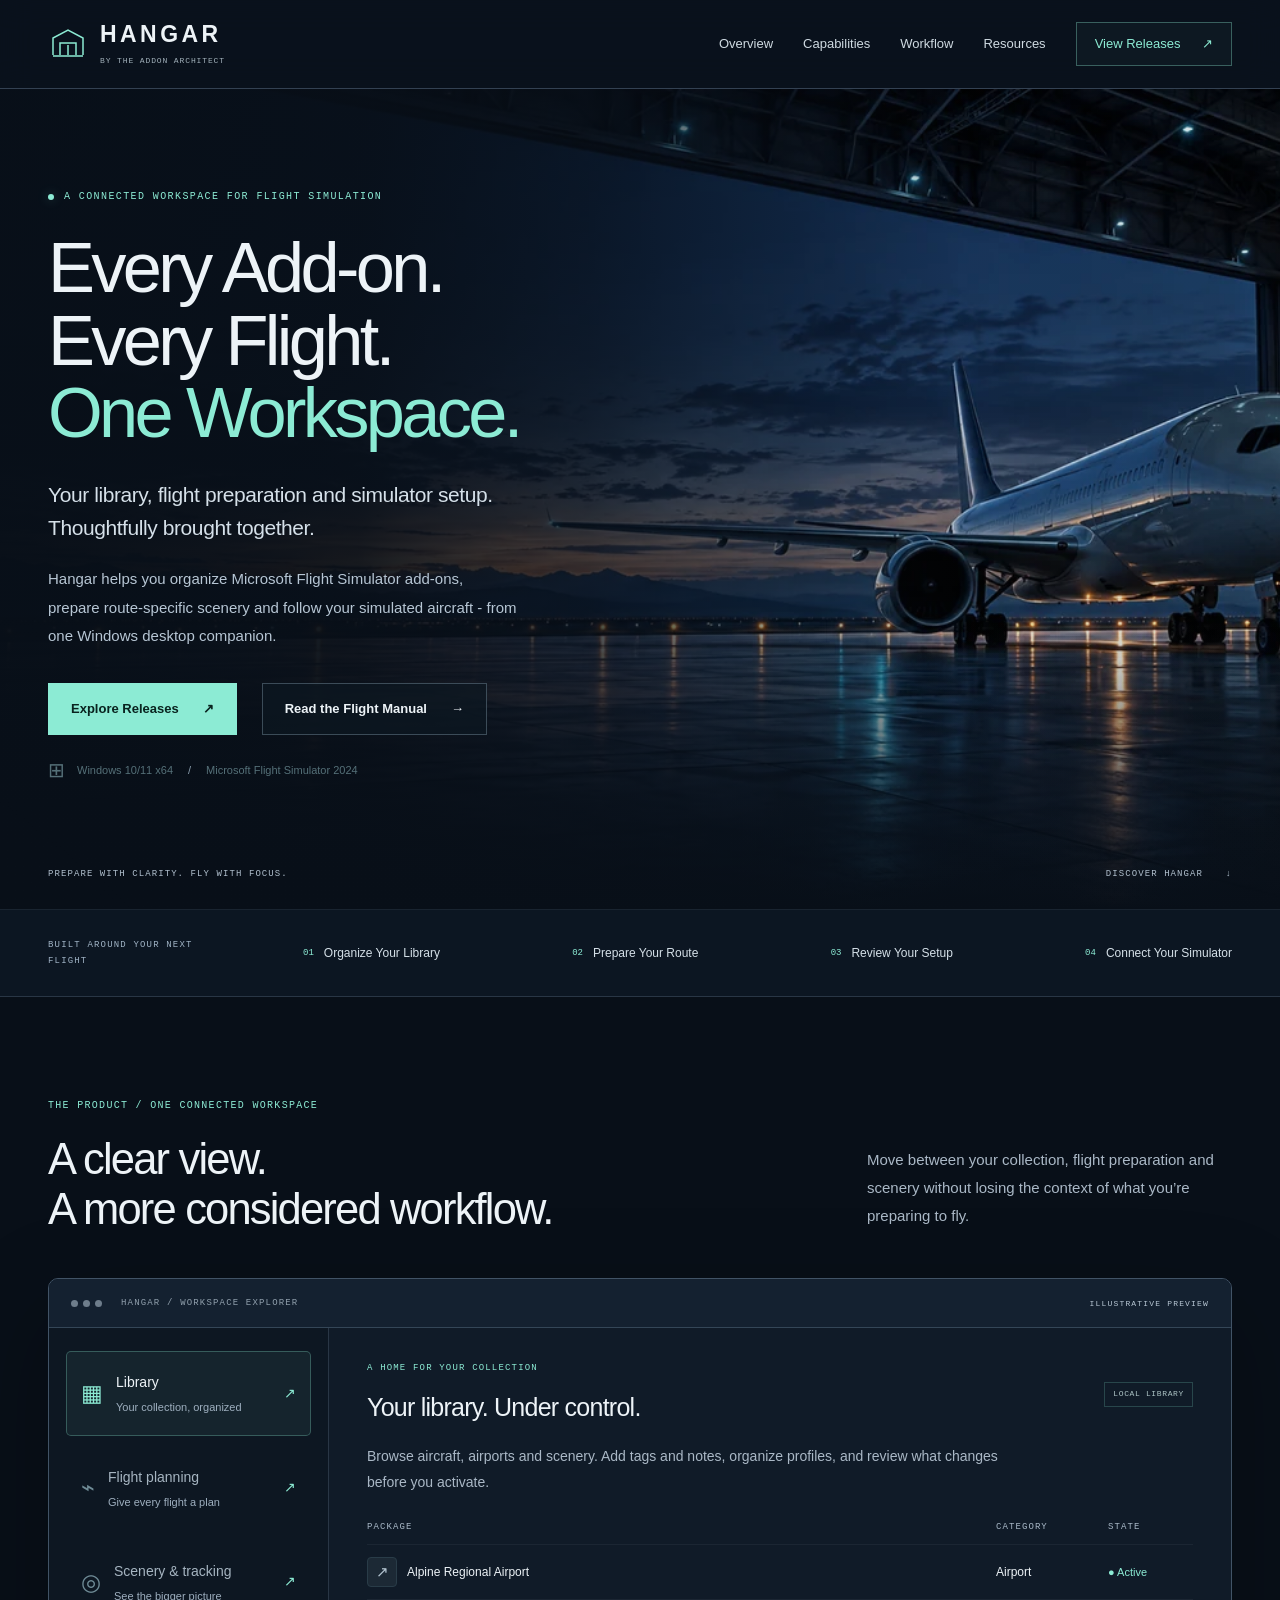
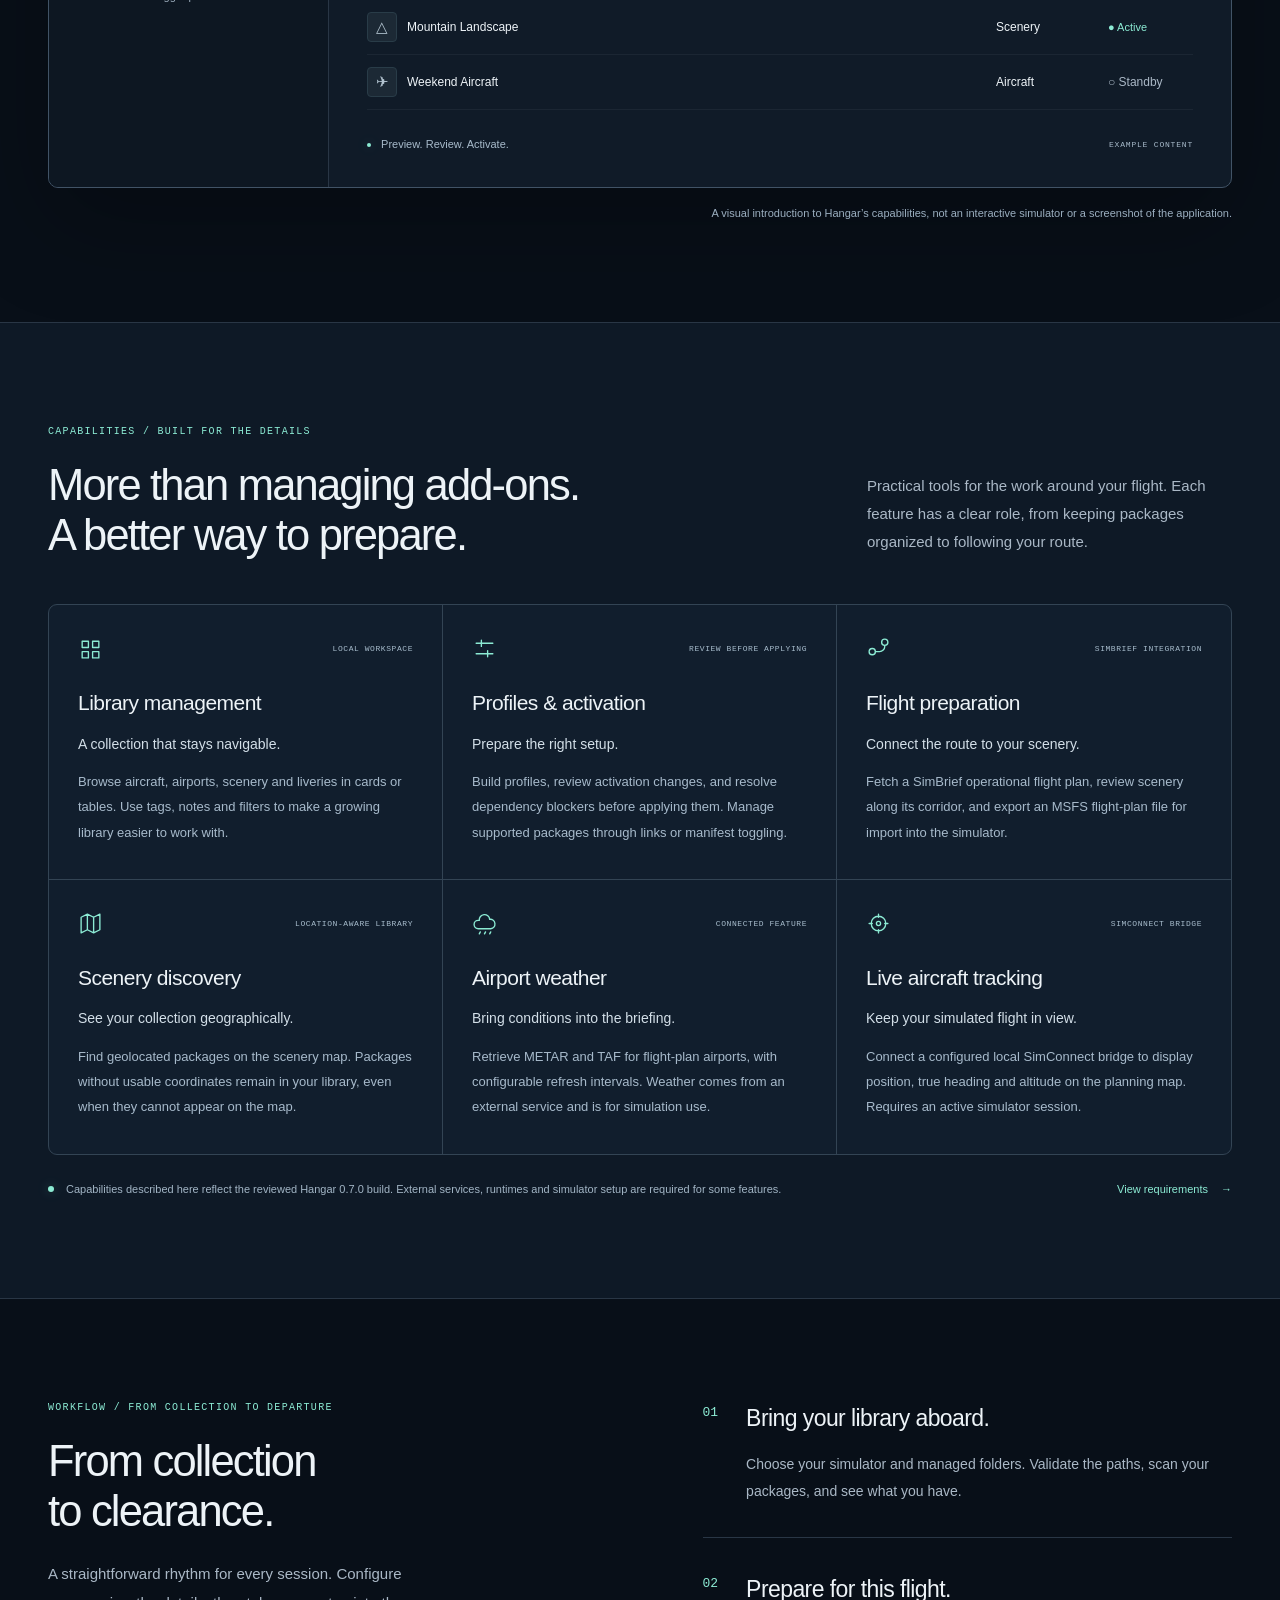
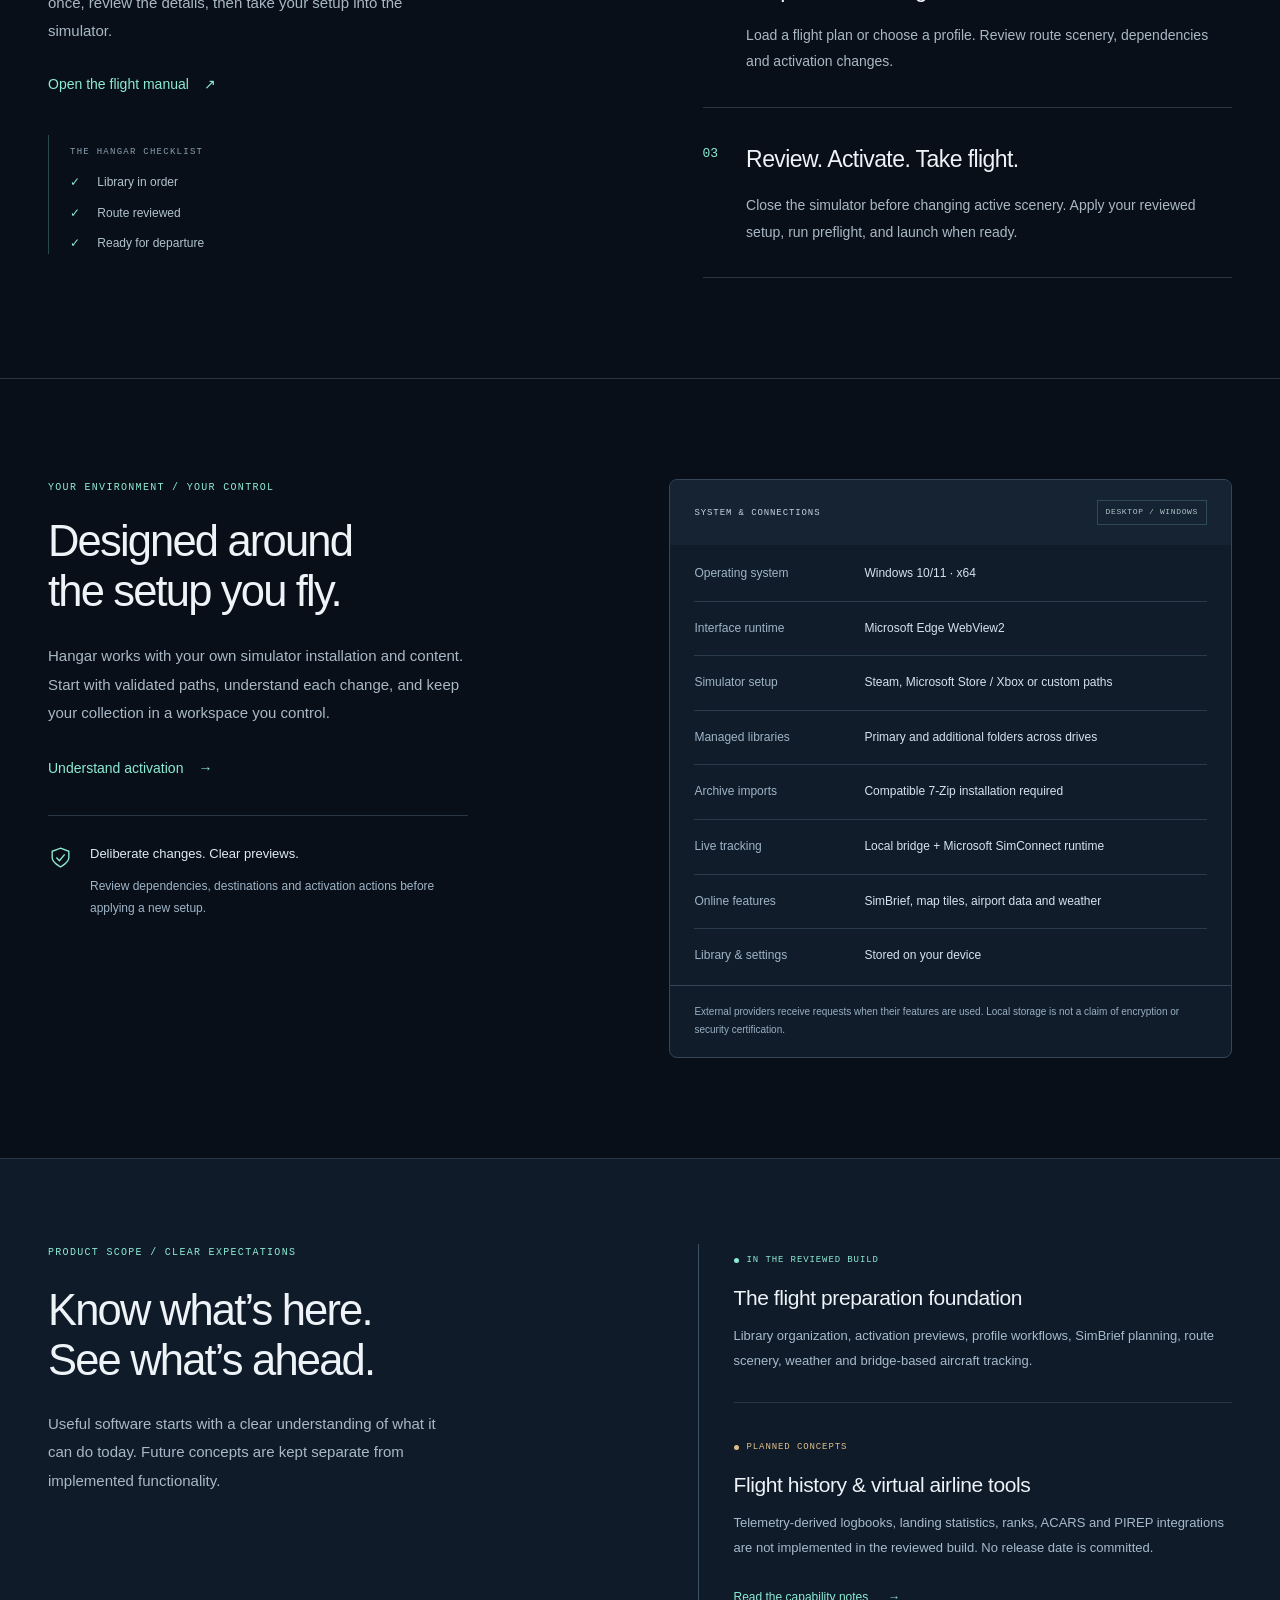
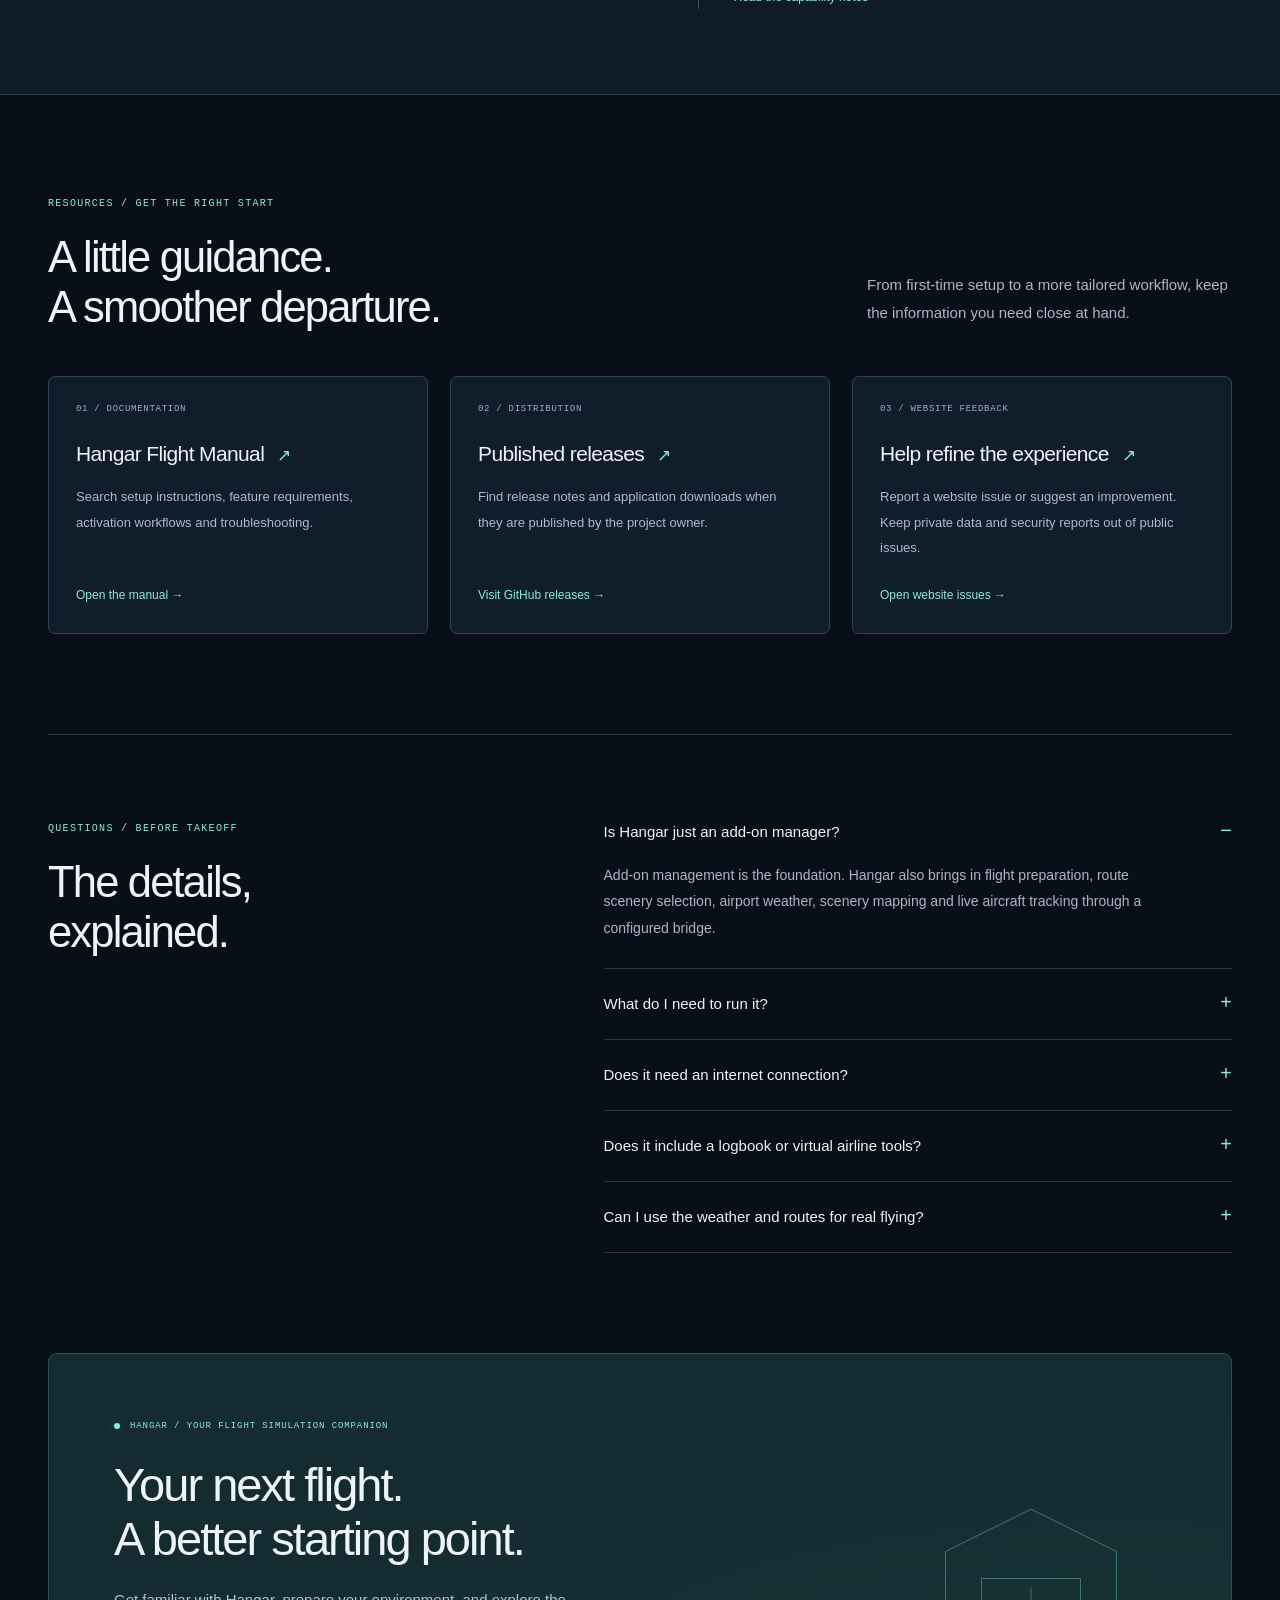
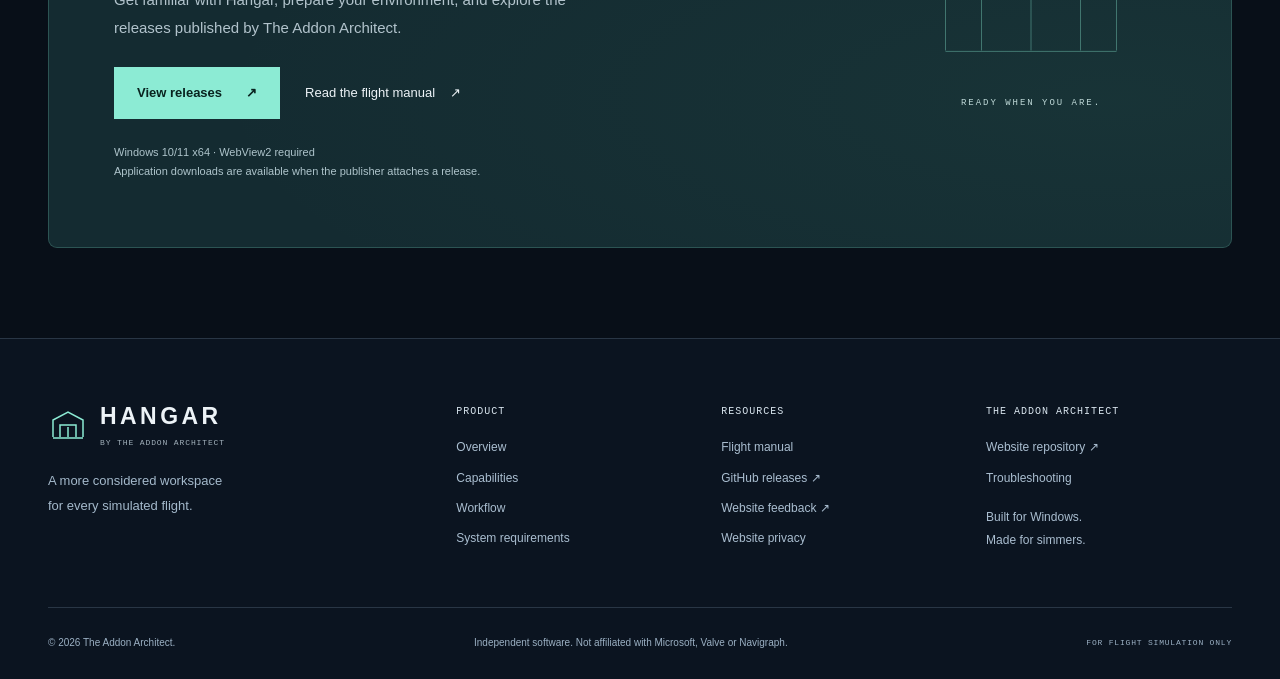
==== commit a4372c5d: "Update the word 'Hello' to 'Goodbye'" ====
--- a/docs/index.html
+++ b/docs/index.html
@@ -7,7 +7,7 @@
 <meta name="description" content="Bring your Microsoft Flight Simulator add-ons, scenery, flight planning and live aircraft tracking into one thoughtfully organized workspace.">
 <link rel="preload" href="assets/hangar-hero.webp" as="image" fetchpriority="high">
 <link rel="canonical" href="https://theaddonarchitect.github.io/">
-<meta property="og:type" content="website"><meta property="og:title" content="Hangar — Every add-on. Every flight. One workspace."><meta property="og:description" content="Your library. Your route. Your next flight. A companion for Microsoft Flight Simulator."><meta property="og:url" content="https://theaddonarchitect.github.io/"><meta property="og:image" content="https://theaddonarchitect.github.io/assets/hangar-hero.png"><meta property="og:image:width" content="1280"><meta property="og:image:height" content="640">
+<meta property="og:type" content="website"><meta property="og:title" content="Hangar — Every Add-on. Every Flight. One Workspace."><meta property="og:description" content="Your library. Your route. Your next flight. A companion for Microsoft Flight Simulator."><meta property="og:url" content="https://theaddonarchitect.github.io/"><meta property="og:image" content="https://theaddonarchitect.github.io/assets/hangar-hero.png"><meta property="og:image:width" content="1280"><meta property="og:image:height" content="640">
 <meta name="twitter:card" content="summary_large_image">
 <link rel="icon" href="assets/favicon.svg" type="image/svg+xml"><link rel="stylesheet" href="assets/styles.css"><script defer src="assets/site.js"></script>
 </head>
@@ -16,10 +16,10 @@
 <header class="site-header"><div class="nav-wrap">
 <a href="./" class="brand" aria-label="Hangar home"><svg viewBox="0 0 40 40" aria-hidden="true"><path d="M5 31V14L20 6l15 8v17M12 31V19h16v12M20 21v10M5 32h30"/></svg><span>HANGAR<span class="brand-sub">BY THE ADDON ARCHITECT</span></span></a>
 <button class="menu-toggle" aria-expanded="false" aria-controls="main-nav" hidden>Menu <span aria-hidden="true">☰</span></button>
-<nav id="main-nav" aria-label="Main navigation"><a href="#workspace">Overview</a><a href="#capabilities">Capabilities</a><a href="#workflow">Workflow</a><a href="#resources">Resources</a><a href="https://github.com/TheAddonArchitect/TheAddonArchitect.github.io/releases" class="nav-cta">View releases <span aria-hidden="true">↗</span></a></nav></div></header><main id="main"><section class="hero" aria-labelledby="hero-title"><div class="hero-image" role="img" aria-label="A civilian airliner in a hangar at blue hour"></div><div class="hero-shade"></div>
-<div class="container hero-content"><p class="eyebrow"><span class="status-dot"></span> A CONNECTED WORKSPACE FOR FLIGHT SIMULATION</p><h1 id="hero-title">Every add-on.<br>Every flight.<br><em>One workspace.</em></h1><p class="hero-copy">Your library, flight preparation and simulator setup.<br>Thoughtfully brought together.</p><p class="hero-detail">Hangar helps you organize Microsoft Flight Simulator add-ons, prepare route-specific scenery and follow your simulated aircraft — from one Windows desktop companion.</p><div class="actions"><a class="button button-primary" href="https://github.com/TheAddonArchitect/TheAddonArchitect.github.io/releases">Explore releases <span aria-hidden="true">↗</span></a><a class="button button-secondary" href="guide.html">Read the flight manual <span aria-hidden="true">→</span></a></div><div class="hero-platform"><span class="platform-icon" aria-hidden="true">⊞</span><span>Windows 10/11 x64</span><span class="platform-divider">/</span><span>Microsoft Flight Simulator</span></div></div>
+<nav id="main-nav" aria-label="Main navigation"><a href="#workspace">Overview</a><a href="#capabilities">Capabilities</a><a href="#workflow">Workflow</a><a href="#resources">Resources</a><a href="https://github.com/TheAddonArchitect/TheAddonArchitect.github.io/releases" class="nav-cta">View Releases <span aria-hidden="true">↗</span></a></nav></div></header><main id="main"><section class="hero" aria-labelledby="hero-title"><div class="hero-image" role="img" aria-label="A civilian airliner in a hangar at blue hour"></div><div class="hero-shade"></div>
+<div class="container hero-content"><p class="eyebrow"><span class="status-dot"></span> A CONNECTED WORKSPACE FOR FLIGHT SIMULATION</p><h1 id="hero-title">Every Add-on.<br>Every Flight.<br><em>One Workspace.</em></h1><p class="hero-copy">Your library, flight preparation and simulator setup.<br>Thoughtfully brought together.</p><p class="hero-detail">Hangar helps you organize Microsoft Flight Simulator add-ons, prepare route-specific scenery and follow your simulated aircraft - from one Windows desktop companion.</p><div class="actions"><a class="button button-primary" href="https://github.com/TheAddonArchitect/TheAddonArchitect.github.io/releases">Explore Releases <span aria-hidden="true">↗</span></a><a class="button button-secondary" href="guide.html">Read the Flight Manual <span aria-hidden="true">→</span></a></div><div class="hero-platform"><span class="platform-icon" aria-hidden="true">⊞</span><span>Windows 10/11 x64</span><span class="platform-divider">/</span><span>Microsoft Flight Simulator 2024</span></div></div>
 <div class="hero-bottom container"><span>PREPARE WITH CLARITY. FLY WITH FOCUS.</span><a href="#workspace">DISCOVER HANGAR <span aria-hidden="true">↓</span></a></div></section>
-<div class="capability-strip"><div class="container"><span class="strip-label">BUILT AROUND YOUR NEXT FLIGHT</span><div class="strip-items"><span><b>01</b> Organize your library</span><span><b>02</b> Prepare your route</span><span><b>03</b> Review your setup</span><span><b>04</b> Connect your simulator</span></div></div></div><section id="workspace" class="section container" aria-labelledby="workspace-title">
+<div class="capability-strip"><div class="container"><span class="strip-label">BUILT AROUND YOUR NEXT FLIGHT</span><div class="strip-items"><span><b>01</b> Organize Your Library</span><span><b>02</b> Prepare Your Route</span><span><b>03</b> Review Your Setup</span><span><b>04</b> Connect Your Simulator</span></div></div></div><section id="workspace" class="section container" aria-labelledby="workspace-title">
 <div class="section-heading"><div><p class="eyebrow">THE PRODUCT / ONE CONNECTED WORKSPACE</p><h2 id="workspace-title">A clear view.<br>A more considered workflow.</h2></div><p>Move between your collection, flight preparation and scenery without losing the context of what you’re preparing to fly.</p></div>
 <div class="workspace-shell"><div class="workspace-topbar"><span class="window-dots" aria-hidden="true"><i></i><i></i><i></i></span><span>HANGAR / WORKSPACE EXPLORER</span><span class="demo-label">ILLUSTRATIVE PREVIEW</span></div>
 <div class="workspace-layout"><div class="workspace-tabs" role="tablist" aria-label="Explore Hangar features" aria-orientation="vertical"><button id="tab-library" role="tab" aria-selected="true" aria-controls="panel-library" tabindex="0"><span class="tab-icon" aria-hidden="true">▦</span><span>Library<small>Your collection, organized</small></span><b aria-hidden="true">↗</b></button><button id="tab-planning" role="tab" aria-selected="false" aria-controls="panel-planning" tabindex="-1"><span class="tab-icon" aria-hidden="true">⌁</span><span>Flight planning<small>Give every flight a plan</small></span><b aria-hidden="true">↗</b></button><button id="tab-scenery" role="tab" aria-selected="false" aria-controls="panel-scenery" tabindex="-1"><span class="tab-icon" aria-hidden="true">◎</span><span>Scenery & tracking<small>See the bigger picture</small></span><b aria-hidden="true">↗</b></button></div>
@@ -32,4 +32,4 @@
 </section><section id="capabilities" class="section capabilities-section"><div class="container"><div class="section-heading"><div><p class="eyebrow">CAPABILITIES / BUILT FOR THE DETAILS</p><h2>More than managing add-ons.<br>A better way to prepare.</h2></div><p>Practical tools for the work around your flight. Each feature has a clear role, from keeping packages organized to following your route.</p></div><div class="capability-grid"><article class="capability-card"><div class="card-top"><svg viewBox="0 0 24 24" aria-hidden="true"><path d="M4 5h6v6H4zM14 5h6v6h-6zM4 15h6v6H4zM14 15h6v6h-6z"/></svg><span>LOCAL WORKSPACE</span></div><h3>Library management</h3><p class="card-lead">A collection that stays navigable.</p><p>Browse aircraft, airports, scenery and liveries in cards or tables. Use tags, notes and filters to make a growing library easier to work with.</p></article><article class="capability-card"><div class="card-top"><svg viewBox="0 0 24 24" aria-hidden="true"><path d="M4 7h16M4 17h16M9 4v6M15 14v6"/></svg><span>REVIEW BEFORE APPLYING</span></div><h3>Profiles & activation</h3><p class="card-lead">Prepare the right setup.</p><p>Build profiles, review activation changes, and resolve dependency blockers before applying them. Manage supported packages through links or manifest toggling.</p></article><article class="capability-card"><div class="card-top"><svg viewBox="0 0 24 24" aria-hidden="true"><path d="M6 18a3 3 0 1 0 0-6 3 3 0 0 0 0 6ZM18 9a3 3 0 1 0 0-6 3 3 0 0 0 0 6ZM9 15h4a5 5 0 0 0 5-5V9"/></svg><span>SIMBRIEF INTEGRATION</span></div><h3>Flight preparation</h3><p class="card-lead">Connect the route to your scenery.</p><p>Fetch a SimBrief operational flight plan, review scenery along its corridor, and export an MSFS flight-plan file for import into the simulator.</p></article><article class="capability-card"><div class="card-top"><svg viewBox="0 0 24 24" aria-hidden="true"><path d="m3 6 6-3 6 3 6-3v15l-6 3-6-3-6 3V6ZM9 3v15M15 6v15"/></svg><span>LOCATION-AWARE LIBRARY</span></div><h3>Scenery discovery</h3><p class="card-lead">See your collection geographically.</p><p>Find geolocated packages on the scenery map. Packages without usable coordinates remain in your library, even when they cannot appear on the map.</p></article><article class="capability-card"><div class="card-top"><svg viewBox="0 0 24 24" aria-hidden="true"><path d="M6 17a4 4 0 0 1 0-8h1a5 5 0 0 1 10-1 4 4 0 1 1 1 9H6ZM8 20l-1 2M13 20l-1 2M18 20l-1 2"/></svg><span>CONNECTED FEATURE</span></div><h3>Airport weather</h3><p class="card-lead">Bring conditions into the briefing.</p><p>Retrieve METAR and TAF for flight-plan airports, with configurable refresh intervals. Weather comes from an external service and is for simulation use.</p></article><article class="capability-card"><div class="card-top"><svg viewBox="0 0 24 24" aria-hidden="true"><path d="M12 3v3M12 18v3M3 12h3M18 12h3M19 12a7 7 0 1 1-14 0 7 7 0 0 1 14 0ZM14 12a2 2 0 1 1-4 0 2 2 0 0 1 4 0Z"/></svg><span>SIMCONNECT BRIDGE</span></div><h3>Live aircraft tracking</h3><p class="card-lead">Keep your simulated flight in view.</p><p>Connect a configured local SimConnect bridge to display position, true heading and altitude on the planning map. Requires an active simulator session.</p></article></div><div class="capability-footnote"><span class="status-dot"></span><p>Capabilities described here reflect the reviewed Hangar 0.7.0 build. External services, runtimes and simulator setup are required for some features.</p><a href="guide.html">View requirements <span aria-hidden="true">→</span></a></div></div></section><section id="workflow" class="workflow-section"><div class="container workflow-layout"><div class="workflow-intro"><p class="eyebrow">WORKFLOW / FROM COLLECTION TO DEPARTURE</p><h2>From collection<br>to clearance.</h2><p>A straightforward rhythm for every session. Configure once, review the details, then take your setup into the simulator.</p><a href="guide.html" class="text-link">Open the flight manual <span aria-hidden="true">↗</span></a><div class="flight-card"><span>THE HANGAR CHECKLIST</span><p><i aria-hidden="true">✓</i> Library in order</p><p><i aria-hidden="true">✓</i> Route reviewed</p><p><i aria-hidden="true">✓</i> Ready for departure</p></div></div><ol class="workflow-steps"><li><span>01</span><div><h3>Bring your library aboard.</h3><p>Choose your simulator and managed folders. Validate the paths, scan your packages, and see what you have.</p></div></li><li><span>02</span><div><h3>Prepare for this flight.</h3><p>Load a flight plan or choose a profile. Review route scenery, dependencies and activation changes.</p></div></li><li><span>03</span><div><h3>Review. Activate. Take flight.</h3><p>Close the simulator before changing active scenery. Apply your reviewed setup, run preflight, and launch when ready.</p></div></li></ol></div></section>
 <section id="environment" class="section container environment-section"><div class="environment-intro"><p class="eyebrow">YOUR ENVIRONMENT / YOUR CONTROL</p><h2>Designed around<br>the setup you fly.</h2><p>Hangar works with your own simulator installation and content. Start with validated paths, understand each change, and keep your collection in a workspace you control.</p><a class="text-link" href="guide.html#activation">Understand activation <span aria-hidden="true">→</span></a><div class="principle-note"><svg viewBox="0 0 24 24" aria-hidden="true"><path d="m12 3 8 3v6c0 5-8 9-8 9s-8-4-8-9V6l8-3ZM8 12l3 3 5-6"/></svg><p><strong>Deliberate changes. Clear previews.</strong>Review dependencies, destinations and activation actions before applying a new setup.</p></div></div><div class="spec-panel"><div class="spec-panel-heading"><span>SYSTEM & CONNECTIONS</span><span class="pill">DESKTOP / WINDOWS</span></div><dl><div><dt>Operating system</dt><dd>Windows 10/11 · x64</dd></div><div><dt>Interface runtime</dt><dd>Microsoft Edge WebView2</dd></div><div><dt>Simulator setup</dt><dd>Steam, Microsoft Store / Xbox or custom paths</dd></div><div><dt>Managed libraries</dt><dd>Primary and additional folders across drives</dd></div><div><dt>Archive imports</dt><dd>Compatible 7-Zip installation required</dd></div><div><dt>Live tracking</dt><dd>Local bridge + Microsoft SimConnect runtime</dd></div><div><dt>Online features</dt><dd>SimBrief, map tiles, airport data and weather</dd></div><div><dt>Library & settings</dt><dd>Stored on your device</dd></div></dl><p>External providers receive requests when their features are used. Local storage is not a claim of encryption or security certification.</p></div></section><section class="development-section"><div class="container development-layout"><div><p class="eyebrow">PRODUCT SCOPE / CLEAR EXPECTATIONS</p><h2>Know what’s here.<br>See what’s ahead.</h2><p>Useful software starts with a clear understanding of what it can do today. Future concepts are kept separate from implemented functionality.</p></div><div class="release-scope"><div><span class="scope-label current">IN THE REVIEWED BUILD</span><h3>The flight preparation foundation</h3><p>Library organization, activation previews, profile workflows, SimBrief planning, route scenery, weather and bridge-based aircraft tracking.</p></div><div><span class="scope-label planned">PLANNED CONCEPTS</span><h3>Flight history & virtual airline tools</h3><p>Telemetry-derived logbooks, landing statistics, ranks, ACARS and PIREP integrations are not implemented in the reviewed build. No release date is committed.</p></div><a href="guide.html#logbook">Read the capability notes <span aria-hidden="true">→</span></a></div></div></section><section id="resources" class="section container resources-section"><div class="section-heading"><div><p class="eyebrow">RESOURCES / GET THE RIGHT START</p><h2>A little guidance.<br>A smoother departure.</h2></div><p>From first-time setup to a more tailored workflow, keep the information you need close at hand.</p></div><div class="resource-grid"><a class="resource-card" href="guide.html"><span>01 / DOCUMENTATION</span><h3>Hangar Flight Manual <b aria-hidden="true">↗</b></h3><p>Search setup instructions, feature requirements, activation workflows and troubleshooting.</p><span class="resource-link">Open the manual →</span></a><a class="resource-card" href="https://github.com/TheAddonArchitect/TheAddonArchitect.github.io/releases"><span>02 / DISTRIBUTION</span><h3>Published releases <b aria-hidden="true">↗</b></h3><p>Find release notes and application downloads when they are published by the project owner.</p><span class="resource-link">Visit GitHub releases →</span></a><a class="resource-card" href="https://github.com/TheAddonArchitect/TheAddonArchitect.github.io/issues"><span>03 / WEBSITE FEEDBACK</span><h3>Help refine the experience <b aria-hidden="true">↗</b></h3><p>Report a website issue or suggest an improvement. Keep private data and security reports out of public issues.</p><span class="resource-link">Open website issues →</span></a></div></section><section class="section container faq-section" id="questions"><div><p class="eyebrow">QUESTIONS / BEFORE TAKEOFF</p><h2>The details,<br>explained.</h2></div><div class="faq-list"><details open><summary>Is Hangar just an add-on manager?</summary><p>Add-on management is the foundation. Hangar also brings in flight preparation, route scenery selection, airport weather, scenery mapping and live aircraft tracking through a configured bridge.</p></details><details><summary>What do I need to run it?</summary><p>The current desktop build targets Windows 10/11 x64 with Microsoft Edge WebView2. You’ll need your own supported Microsoft Flight Simulator installation and add-ons. Archive imports need a compatible 7-Zip installation; live tracking needs the Microsoft SimConnect runtime configured as described in the manual.</p></details><details><summary>Does it need an internet connection?</summary><p>Your library and settings are processed locally. SimBrief flight plans, map tiles, weather and airport dataset downloads require network access and are subject to the providers’ availability and terms.</p></details><details><summary>Does it include a logbook or virtual airline tools?</summary><p>Flight history, landing statistics and virtual airline/ACARS integrations are planned concepts. They are not implemented in the reviewed 0.7.0 build. Current features and setup requirements are distinguished in the flight manual.</p></details><details><summary>Can I use the weather and routes for real flying?</summary><p>No. Hangar is for flight simulation and entertainment. Its routes, maps, weather and telemetry are not certified for real-world navigation, dispatch or safety-critical decisions.</p></details></div></section>
 <section id="get-hangar" class="container download-section"><div class="download-glow" aria-hidden="true"></div><div><p class="eyebrow"><span class="status-dot"></span> HANGAR / YOUR FLIGHT SIMULATION COMPANION</p><h2>Your next flight.<br>A better starting point.</h2><p>Get familiar with Hangar, prepare your environment, and explore the releases published by The Addon Architect.</p><div class="actions"><a class="button button-primary" href="https://github.com/TheAddonArchitect/TheAddonArchitect.github.io/releases">View releases <span aria-hidden="true">↗</span></a><a href="guide.html" class="text-link">Read the flight manual <span aria-hidden="true">↗</span></a></div><p class="download-note">Windows 10/11 x64 · WebView2 required<br>Application downloads are available when the publisher attaches a release.</p></div><div class="hangar-mark" aria-hidden="true"><svg viewBox="0 0 240 200"><path d="M25 175V65L120 18l95 47v110M65 175V95h110v80M120 105v70M25 176h190"/></svg><span>READY WHEN YOU ARE.</span></div></section>
-</main><footer class="site-footer"><div class="container"><div class="footer-top"><div class="footer-brand"><a href="./" class="brand"><svg viewBox="0 0 40 40" aria-hidden="true"><path d="M5 31V14L20 6l15 8v17M12 31V19h16v12M20 21v10M5 32h30"/></svg><span>HANGAR<span class="brand-sub">BY THE ADDON ARCHITECT</span></span></a><p>A more considered workspace<br>for every simulated flight.</p></div><div class="footer-column"><h2>Product</h2><a href="./#workspace">Overview</a><a href="./#capabilities">Capabilities</a><a href="./#workflow">Workflow</a><a href="./#environment">System requirements</a></div><div class="footer-column"><h2>Resources</h2><a href="guide.html">Flight manual</a><a href="https://github.com/TheAddonArchitect/TheAddonArchitect.github.io/releases">GitHub releases ↗</a><a href="https://github.com/TheAddonArchitect/TheAddonArchitect.github.io/issues">Website feedback ↗</a><a href="site-privacy.html">Website privacy</a></div><div class="footer-column"><h2>The Addon Architect</h2><a href="https://github.com/TheAddonArchitect/TheAddonArchitect.github.io">Website repository ↗</a><a href="guide.html#troubleshooting">Troubleshooting</a><span>Built for Windows.<br>Made for simmers.</span></div></div><div class="footer-bottom"><span>© <span data-year>2026</span> The Addon Architect.</span><span>Independent software. Not affiliated with Microsoft, Valve or Navigraph.</span><span>FOR FLIGHT SIMULATION ONLY</span></div></div></footer></body></html>+</main><footer class="site-footer"><div class="container"><div class="footer-top"><div class="footer-brand"><a href="./" class="brand"><svg viewBox="0 0 40 40" aria-hidden="true"><path d="M5 31V14L20 6l15 8v17M12 31V19h16v12M20 21v10M5 32h30"/></svg><span>HANGAR<span class="brand-sub">BY THE ADDON ARCHITECT</span></span></a><p>A more considered workspace<br>for every simulated flight.</p></div><div class="footer-column"><h2>Product</h2><a href="./#workspace">Overview</a><a href="./#capabilities">Capabilities</a><a href="./#workflow">Workflow</a><a href="./#environment">System requirements</a></div><div class="footer-column"><h2>Resources</h2><a href="guide.html">Flight manual</a><a href="https://github.com/TheAddonArchitect/TheAddonArchitect.github.io/releases">GitHub releases ↗</a><a href="https://github.com/TheAddonArchitect/TheAddonArchitect.github.io/issues">Website feedback ↗</a><a href="site-privacy.html">Website privacy</a></div><div class="footer-column"><h2>The Addon Architect</h2><a href="https://github.com/TheAddonArchitect/TheAddonArchitect.github.io">Website repository ↗</a><a href="guide.html#troubleshooting">Troubleshooting</a><span>Built for Windows.<br>Made for simmers.</span></div></div><div class="footer-bottom"><span>© <span data-year>2026</span> The Addon Architect.</span><span>Independent software. Not affiliated with Microsoft, Valve or Navigraph.</span><span>FOR FLIGHT SIMULATION ONLY</span></div></div></footer></body></html>
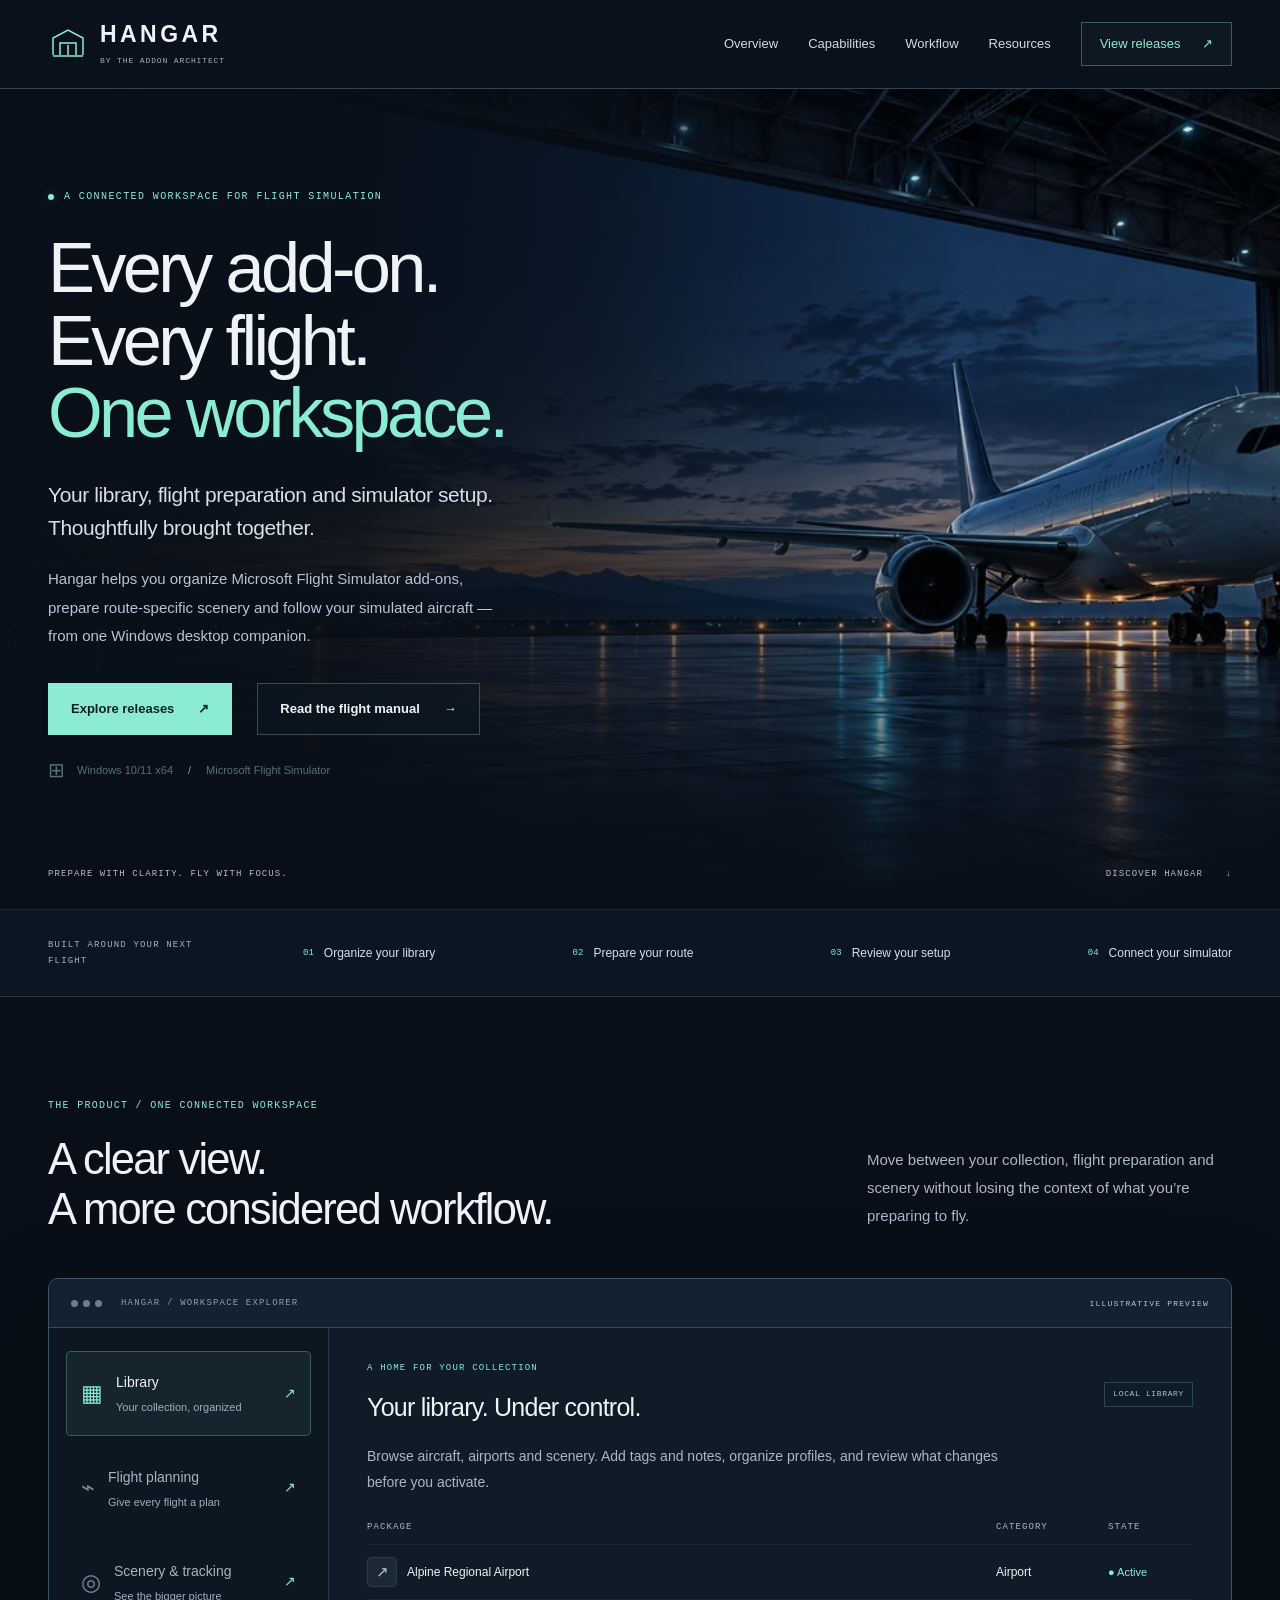
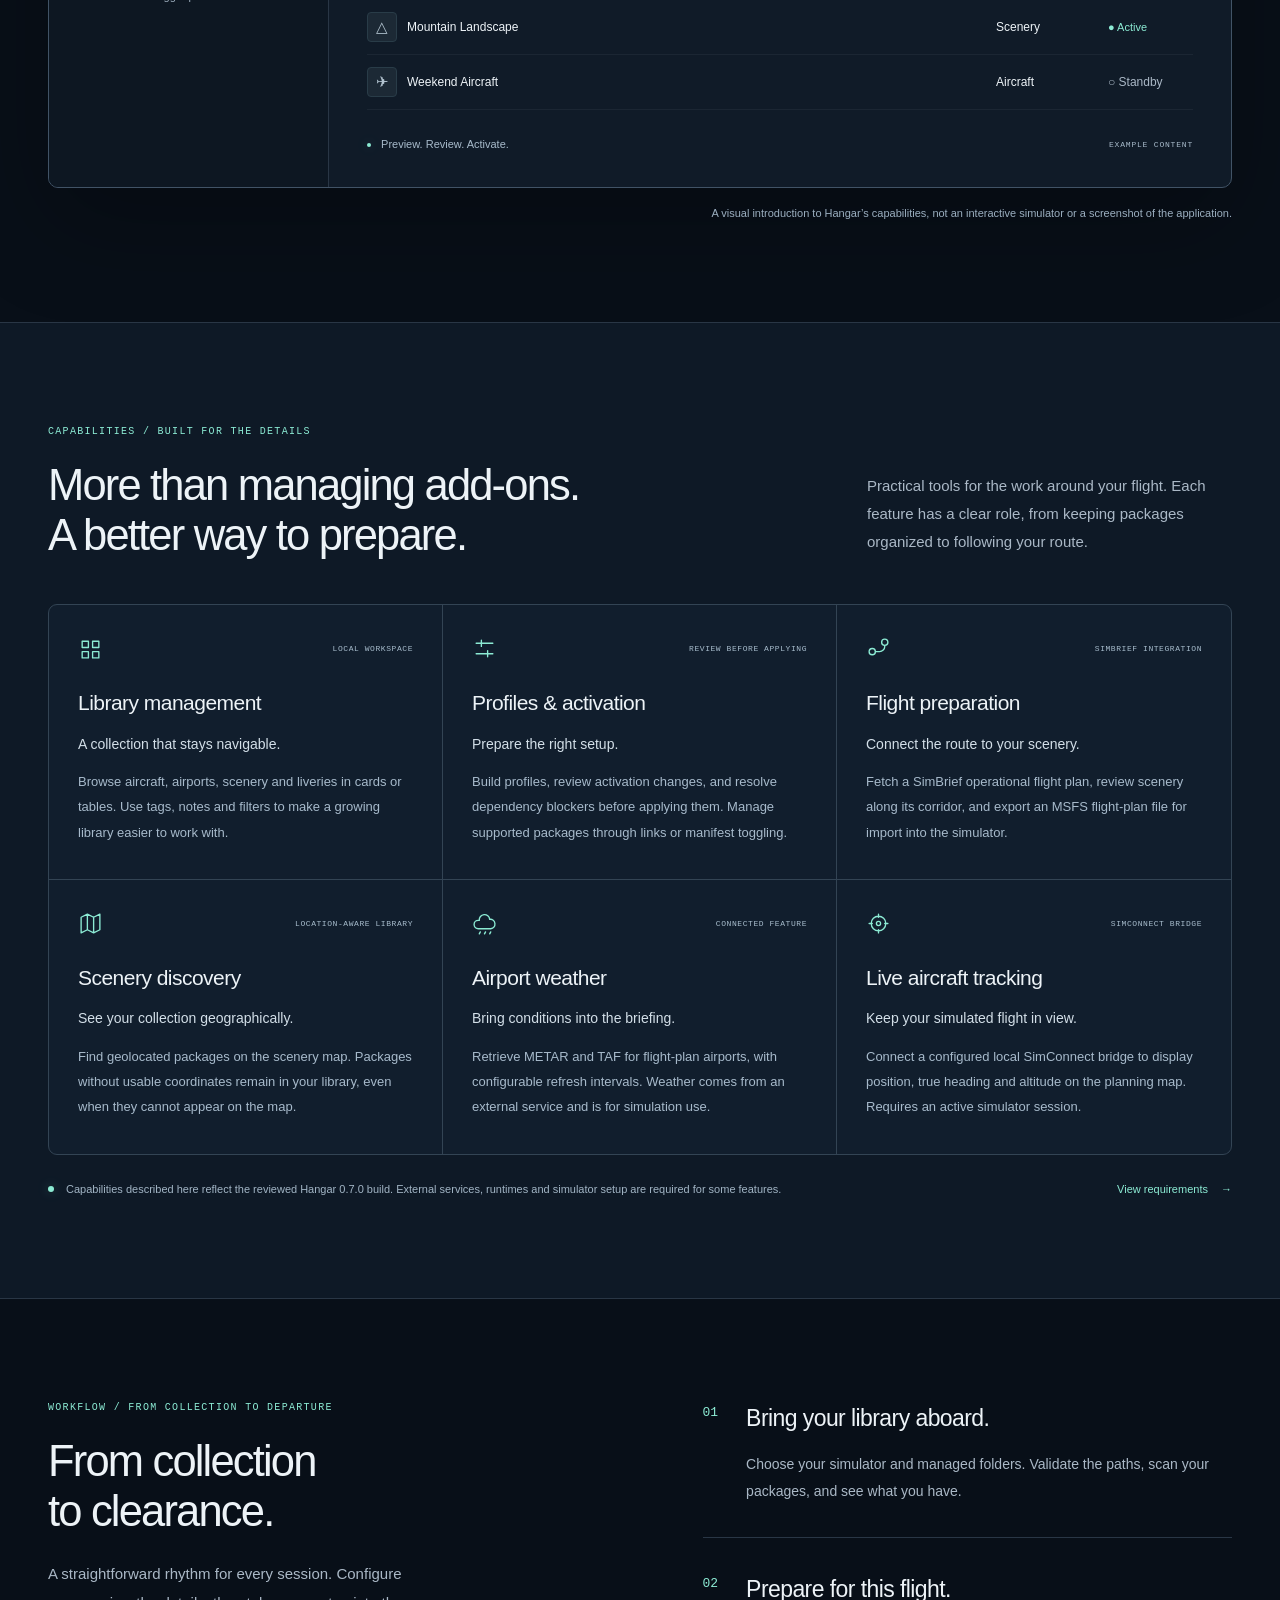
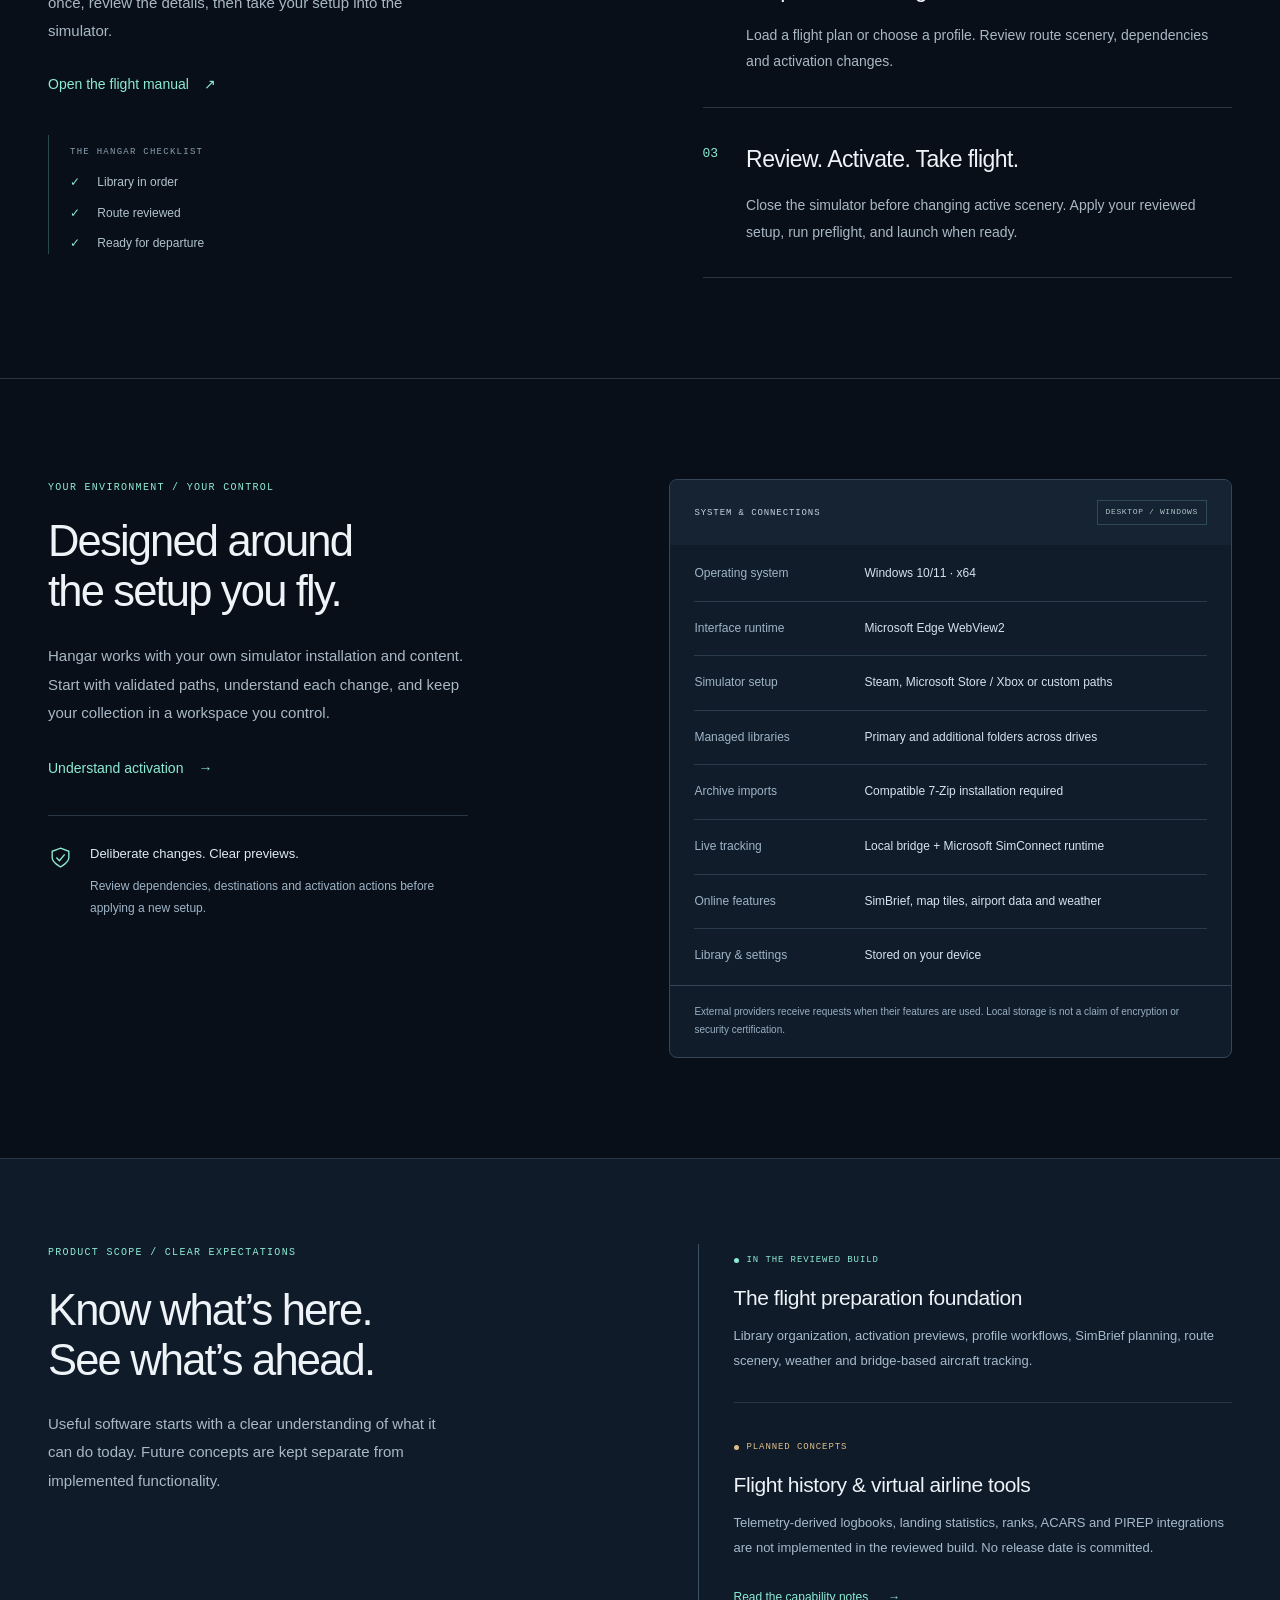
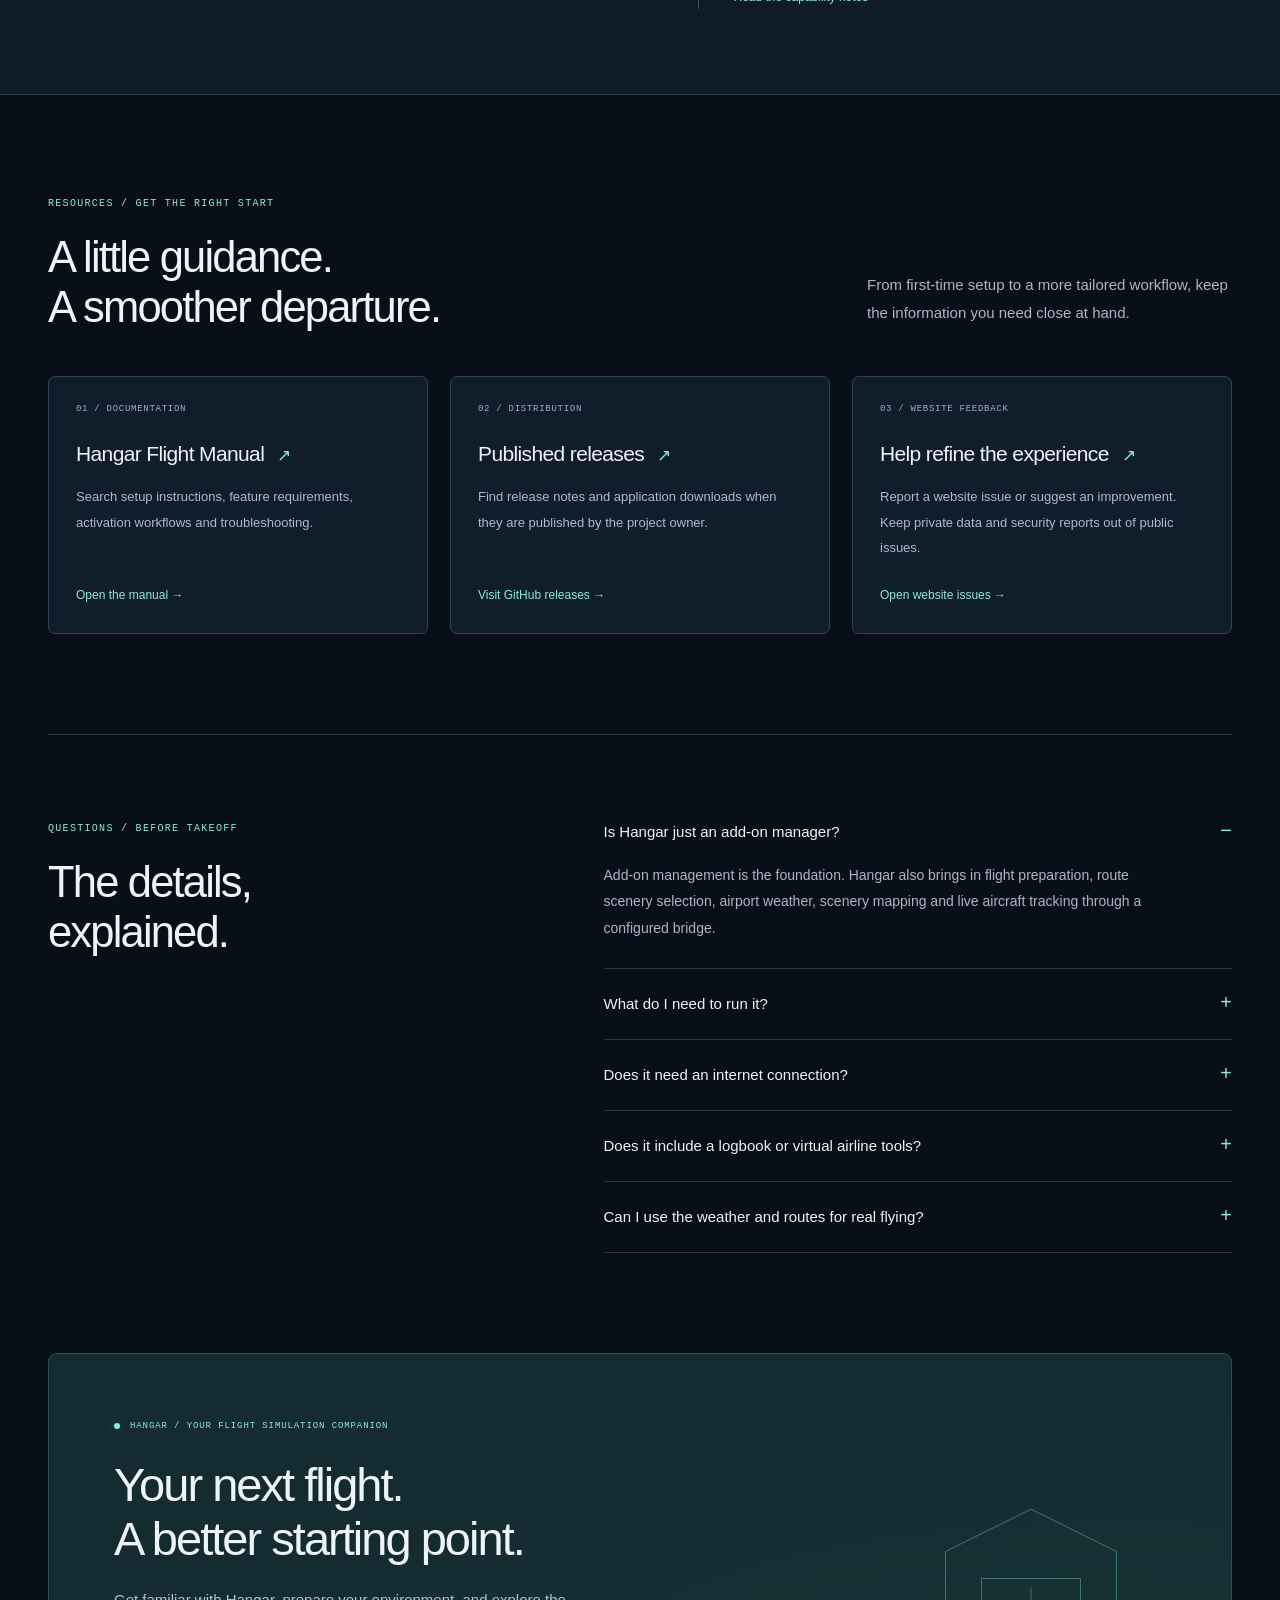
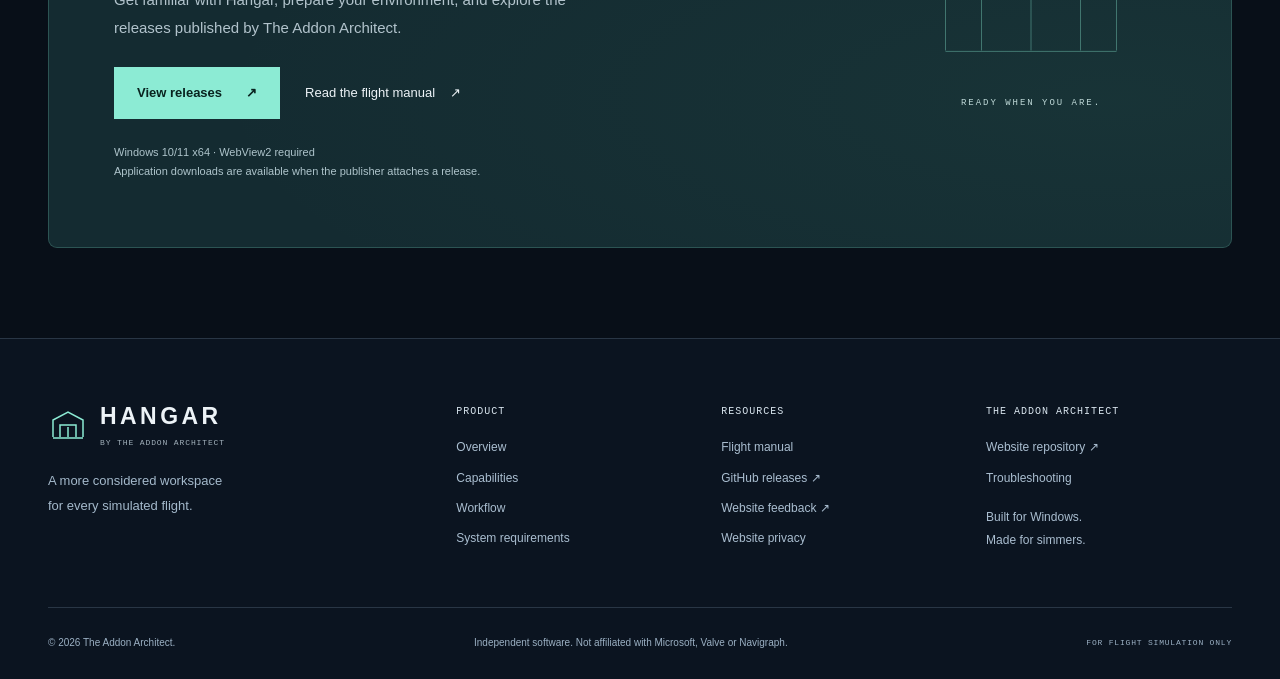
==== commit 75d7a97e: "Add files via upload" ====
--- a/docs/index.html
+++ b/docs/index.html
@@ -7,7 +7,7 @@
 <meta name="description" content="Bring your Microsoft Flight Simulator add-ons, scenery, flight planning and live aircraft tracking into one thoughtfully organized workspace.">
 <link rel="preload" href="assets/hangar-hero.webp" as="image" fetchpriority="high">
 <link rel="canonical" href="https://theaddonarchitect.github.io/">
-<meta property="og:type" content="website"><meta property="og:title" content="Hangar — Every Add-on. Every Flight. One Workspace."><meta property="og:description" content="Your library. Your route. Your next flight. A companion for Microsoft Flight Simulator."><meta property="og:url" content="https://theaddonarchitect.github.io/"><meta property="og:image" content="https://theaddonarchitect.github.io/assets/hangar-hero.png"><meta property="og:image:width" content="1280"><meta property="og:image:height" content="640">
+<meta property="og:type" content="website"><meta property="og:title" content="Hangar — Every add-on. Every flight. One workspace."><meta property="og:description" content="Your library. Your route. Your next flight. A companion for Microsoft Flight Simulator."><meta property="og:url" content="https://theaddonarchitect.github.io/"><meta property="og:image" content="https://theaddonarchitect.github.io/assets/hangar-hero.png"><meta property="og:image:width" content="1280"><meta property="og:image:height" content="640">
 <meta name="twitter:card" content="summary_large_image">
 <link rel="icon" href="assets/favicon.svg" type="image/svg+xml"><link rel="stylesheet" href="assets/styles.css"><script defer src="assets/site.js"></script>
 </head>
@@ -16,10 +16,10 @@
 <header class="site-header"><div class="nav-wrap">
 <a href="./" class="brand" aria-label="Hangar home"><svg viewBox="0 0 40 40" aria-hidden="true"><path d="M5 31V14L20 6l15 8v17M12 31V19h16v12M20 21v10M5 32h30"/></svg><span>HANGAR<span class="brand-sub">BY THE ADDON ARCHITECT</span></span></a>
 <button class="menu-toggle" aria-expanded="false" aria-controls="main-nav" hidden>Menu <span aria-hidden="true">☰</span></button>
-<nav id="main-nav" aria-label="Main navigation"><a href="#workspace">Overview</a><a href="#capabilities">Capabilities</a><a href="#workflow">Workflow</a><a href="#resources">Resources</a><a href="https://github.com/TheAddonArchitect/TheAddonArchitect.github.io/releases" class="nav-cta">View Releases <span aria-hidden="true">↗</span></a></nav></div></header><main id="main"><section class="hero" aria-labelledby="hero-title"><div class="hero-image" role="img" aria-label="A civilian airliner in a hangar at blue hour"></div><div class="hero-shade"></div>
-<div class="container hero-content"><p class="eyebrow"><span class="status-dot"></span> A CONNECTED WORKSPACE FOR FLIGHT SIMULATION</p><h1 id="hero-title">Every Add-on.<br>Every Flight.<br><em>One Workspace.</em></h1><p class="hero-copy">Your library, flight preparation and simulator setup.<br>Thoughtfully brought together.</p><p class="hero-detail">Hangar helps you organize Microsoft Flight Simulator add-ons, prepare route-specific scenery and follow your simulated aircraft - from one Windows desktop companion.</p><div class="actions"><a class="button button-primary" href="https://github.com/TheAddonArchitect/TheAddonArchitect.github.io/releases">Explore Releases <span aria-hidden="true">↗</span></a><a class="button button-secondary" href="guide.html">Read the Flight Manual <span aria-hidden="true">→</span></a></div><div class="hero-platform"><span class="platform-icon" aria-hidden="true">⊞</span><span>Windows 10/11 x64</span><span class="platform-divider">/</span><span>Microsoft Flight Simulator 2024</span></div></div>
+<nav id="main-nav" aria-label="Main navigation"><a href="#workspace">Overview</a><a href="#capabilities">Capabilities</a><a href="#workflow">Workflow</a><a href="#resources">Resources</a><a href="https://github.com/TheAddonArchitect/TheAddonArchitect.github.io/releases" class="nav-cta">View releases <span aria-hidden="true">↗</span></a></nav></div></header><main id="main"><section class="hero" aria-labelledby="hero-title"><div class="hero-image" role="img" aria-label="A civilian airliner in a hangar at blue hour"></div><div class="hero-shade"></div>
+<div class="container hero-content"><p class="eyebrow"><span class="status-dot"></span> A CONNECTED WORKSPACE FOR FLIGHT SIMULATION</p><h1 id="hero-title">Every add-on.<br>Every flight.<br><em>One workspace.</em></h1><p class="hero-copy">Your library, flight preparation and simulator setup.<br>Thoughtfully brought together.</p><p class="hero-detail">Hangar helps you organize Microsoft Flight Simulator add-ons, prepare route-specific scenery and follow your simulated aircraft — from one Windows desktop companion.</p><div class="actions"><a class="button button-primary" href="https://github.com/TheAddonArchitect/TheAddonArchitect.github.io/releases">Explore releases <span aria-hidden="true">↗</span></a><a class="button button-secondary" href="guide.html">Read the flight manual <span aria-hidden="true">→</span></a></div><div class="hero-platform"><span class="platform-icon" aria-hidden="true">⊞</span><span>Windows 10/11 x64</span><span class="platform-divider">/</span><span>Microsoft Flight Simulator</span></div></div>
 <div class="hero-bottom container"><span>PREPARE WITH CLARITY. FLY WITH FOCUS.</span><a href="#workspace">DISCOVER HANGAR <span aria-hidden="true">↓</span></a></div></section>
-<div class="capability-strip"><div class="container"><span class="strip-label">BUILT AROUND YOUR NEXT FLIGHT</span><div class="strip-items"><span><b>01</b> Organize Your Library</span><span><b>02</b> Prepare Your Route</span><span><b>03</b> Review Your Setup</span><span><b>04</b> Connect Your Simulator</span></div></div></div><section id="workspace" class="section container" aria-labelledby="workspace-title">
+<div class="capability-strip"><div class="container"><span class="strip-label">BUILT AROUND YOUR NEXT FLIGHT</span><div class="strip-items"><span><b>01</b> Organize your library</span><span><b>02</b> Prepare your route</span><span><b>03</b> Review your setup</span><span><b>04</b> Connect your simulator</span></div></div></div><section id="workspace" class="section container" aria-labelledby="workspace-title">
 <div class="section-heading"><div><p class="eyebrow">THE PRODUCT / ONE CONNECTED WORKSPACE</p><h2 id="workspace-title">A clear view.<br>A more considered workflow.</h2></div><p>Move between your collection, flight preparation and scenery without losing the context of what you’re preparing to fly.</p></div>
 <div class="workspace-shell"><div class="workspace-topbar"><span class="window-dots" aria-hidden="true"><i></i><i></i><i></i></span><span>HANGAR / WORKSPACE EXPLORER</span><span class="demo-label">ILLUSTRATIVE PREVIEW</span></div>
 <div class="workspace-layout"><div class="workspace-tabs" role="tablist" aria-label="Explore Hangar features" aria-orientation="vertical"><button id="tab-library" role="tab" aria-selected="true" aria-controls="panel-library" tabindex="0"><span class="tab-icon" aria-hidden="true">▦</span><span>Library<small>Your collection, organized</small></span><b aria-hidden="true">↗</b></button><button id="tab-planning" role="tab" aria-selected="false" aria-controls="panel-planning" tabindex="-1"><span class="tab-icon" aria-hidden="true">⌁</span><span>Flight planning<small>Give every flight a plan</small></span><b aria-hidden="true">↗</b></button><button id="tab-scenery" role="tab" aria-selected="false" aria-controls="panel-scenery" tabindex="-1"><span class="tab-icon" aria-hidden="true">◎</span><span>Scenery & tracking<small>See the bigger picture</small></span><b aria-hidden="true">↗</b></button></div>
@@ -32,4 +32,4 @@
 </section><section id="capabilities" class="section capabilities-section"><div class="container"><div class="section-heading"><div><p class="eyebrow">CAPABILITIES / BUILT FOR THE DETAILS</p><h2>More than managing add-ons.<br>A better way to prepare.</h2></div><p>Practical tools for the work around your flight. Each feature has a clear role, from keeping packages organized to following your route.</p></div><div class="capability-grid"><article class="capability-card"><div class="card-top"><svg viewBox="0 0 24 24" aria-hidden="true"><path d="M4 5h6v6H4zM14 5h6v6h-6zM4 15h6v6H4zM14 15h6v6h-6z"/></svg><span>LOCAL WORKSPACE</span></div><h3>Library management</h3><p class="card-lead">A collection that stays navigable.</p><p>Browse aircraft, airports, scenery and liveries in cards or tables. Use tags, notes and filters to make a growing library easier to work with.</p></article><article class="capability-card"><div class="card-top"><svg viewBox="0 0 24 24" aria-hidden="true"><path d="M4 7h16M4 17h16M9 4v6M15 14v6"/></svg><span>REVIEW BEFORE APPLYING</span></div><h3>Profiles & activation</h3><p class="card-lead">Prepare the right setup.</p><p>Build profiles, review activation changes, and resolve dependency blockers before applying them. Manage supported packages through links or manifest toggling.</p></article><article class="capability-card"><div class="card-top"><svg viewBox="0 0 24 24" aria-hidden="true"><path d="M6 18a3 3 0 1 0 0-6 3 3 0 0 0 0 6ZM18 9a3 3 0 1 0 0-6 3 3 0 0 0 0 6ZM9 15h4a5 5 0 0 0 5-5V9"/></svg><span>SIMBRIEF INTEGRATION</span></div><h3>Flight preparation</h3><p class="card-lead">Connect the route to your scenery.</p><p>Fetch a SimBrief operational flight plan, review scenery along its corridor, and export an MSFS flight-plan file for import into the simulator.</p></article><article class="capability-card"><div class="card-top"><svg viewBox="0 0 24 24" aria-hidden="true"><path d="m3 6 6-3 6 3 6-3v15l-6 3-6-3-6 3V6ZM9 3v15M15 6v15"/></svg><span>LOCATION-AWARE LIBRARY</span></div><h3>Scenery discovery</h3><p class="card-lead">See your collection geographically.</p><p>Find geolocated packages on the scenery map. Packages without usable coordinates remain in your library, even when they cannot appear on the map.</p></article><article class="capability-card"><div class="card-top"><svg viewBox="0 0 24 24" aria-hidden="true"><path d="M6 17a4 4 0 0 1 0-8h1a5 5 0 0 1 10-1 4 4 0 1 1 1 9H6ZM8 20l-1 2M13 20l-1 2M18 20l-1 2"/></svg><span>CONNECTED FEATURE</span></div><h3>Airport weather</h3><p class="card-lead">Bring conditions into the briefing.</p><p>Retrieve METAR and TAF for flight-plan airports, with configurable refresh intervals. Weather comes from an external service and is for simulation use.</p></article><article class="capability-card"><div class="card-top"><svg viewBox="0 0 24 24" aria-hidden="true"><path d="M12 3v3M12 18v3M3 12h3M18 12h3M19 12a7 7 0 1 1-14 0 7 7 0 0 1 14 0ZM14 12a2 2 0 1 1-4 0 2 2 0 0 1 4 0Z"/></svg><span>SIMCONNECT BRIDGE</span></div><h3>Live aircraft tracking</h3><p class="card-lead">Keep your simulated flight in view.</p><p>Connect a configured local SimConnect bridge to display position, true heading and altitude on the planning map. Requires an active simulator session.</p></article></div><div class="capability-footnote"><span class="status-dot"></span><p>Capabilities described here reflect the reviewed Hangar 0.7.0 build. External services, runtimes and simulator setup are required for some features.</p><a href="guide.html">View requirements <span aria-hidden="true">→</span></a></div></div></section><section id="workflow" class="workflow-section"><div class="container workflow-layout"><div class="workflow-intro"><p class="eyebrow">WORKFLOW / FROM COLLECTION TO DEPARTURE</p><h2>From collection<br>to clearance.</h2><p>A straightforward rhythm for every session. Configure once, review the details, then take your setup into the simulator.</p><a href="guide.html" class="text-link">Open the flight manual <span aria-hidden="true">↗</span></a><div class="flight-card"><span>THE HANGAR CHECKLIST</span><p><i aria-hidden="true">✓</i> Library in order</p><p><i aria-hidden="true">✓</i> Route reviewed</p><p><i aria-hidden="true">✓</i> Ready for departure</p></div></div><ol class="workflow-steps"><li><span>01</span><div><h3>Bring your library aboard.</h3><p>Choose your simulator and managed folders. Validate the paths, scan your packages, and see what you have.</p></div></li><li><span>02</span><div><h3>Prepare for this flight.</h3><p>Load a flight plan or choose a profile. Review route scenery, dependencies and activation changes.</p></div></li><li><span>03</span><div><h3>Review. Activate. Take flight.</h3><p>Close the simulator before changing active scenery. Apply your reviewed setup, run preflight, and launch when ready.</p></div></li></ol></div></section>
 <section id="environment" class="section container environment-section"><div class="environment-intro"><p class="eyebrow">YOUR ENVIRONMENT / YOUR CONTROL</p><h2>Designed around<br>the setup you fly.</h2><p>Hangar works with your own simulator installation and content. Start with validated paths, understand each change, and keep your collection in a workspace you control.</p><a class="text-link" href="guide.html#activation">Understand activation <span aria-hidden="true">→</span></a><div class="principle-note"><svg viewBox="0 0 24 24" aria-hidden="true"><path d="m12 3 8 3v6c0 5-8 9-8 9s-8-4-8-9V6l8-3ZM8 12l3 3 5-6"/></svg><p><strong>Deliberate changes. Clear previews.</strong>Review dependencies, destinations and activation actions before applying a new setup.</p></div></div><div class="spec-panel"><div class="spec-panel-heading"><span>SYSTEM & CONNECTIONS</span><span class="pill">DESKTOP / WINDOWS</span></div><dl><div><dt>Operating system</dt><dd>Windows 10/11 · x64</dd></div><div><dt>Interface runtime</dt><dd>Microsoft Edge WebView2</dd></div><div><dt>Simulator setup</dt><dd>Steam, Microsoft Store / Xbox or custom paths</dd></div><div><dt>Managed libraries</dt><dd>Primary and additional folders across drives</dd></div><div><dt>Archive imports</dt><dd>Compatible 7-Zip installation required</dd></div><div><dt>Live tracking</dt><dd>Local bridge + Microsoft SimConnect runtime</dd></div><div><dt>Online features</dt><dd>SimBrief, map tiles, airport data and weather</dd></div><div><dt>Library & settings</dt><dd>Stored on your device</dd></div></dl><p>External providers receive requests when their features are used. Local storage is not a claim of encryption or security certification.</p></div></section><section class="development-section"><div class="container development-layout"><div><p class="eyebrow">PRODUCT SCOPE / CLEAR EXPECTATIONS</p><h2>Know what’s here.<br>See what’s ahead.</h2><p>Useful software starts with a clear understanding of what it can do today. Future concepts are kept separate from implemented functionality.</p></div><div class="release-scope"><div><span class="scope-label current">IN THE REVIEWED BUILD</span><h3>The flight preparation foundation</h3><p>Library organization, activation previews, profile workflows, SimBrief planning, route scenery, weather and bridge-based aircraft tracking.</p></div><div><span class="scope-label planned">PLANNED CONCEPTS</span><h3>Flight history & virtual airline tools</h3><p>Telemetry-derived logbooks, landing statistics, ranks, ACARS and PIREP integrations are not implemented in the reviewed build. No release date is committed.</p></div><a href="guide.html#logbook">Read the capability notes <span aria-hidden="true">→</span></a></div></div></section><section id="resources" class="section container resources-section"><div class="section-heading"><div><p class="eyebrow">RESOURCES / GET THE RIGHT START</p><h2>A little guidance.<br>A smoother departure.</h2></div><p>From first-time setup to a more tailored workflow, keep the information you need close at hand.</p></div><div class="resource-grid"><a class="resource-card" href="guide.html"><span>01 / DOCUMENTATION</span><h3>Hangar Flight Manual <b aria-hidden="true">↗</b></h3><p>Search setup instructions, feature requirements, activation workflows and troubleshooting.</p><span class="resource-link">Open the manual →</span></a><a class="resource-card" href="https://github.com/TheAddonArchitect/TheAddonArchitect.github.io/releases"><span>02 / DISTRIBUTION</span><h3>Published releases <b aria-hidden="true">↗</b></h3><p>Find release notes and application downloads when they are published by the project owner.</p><span class="resource-link">Visit GitHub releases →</span></a><a class="resource-card" href="https://github.com/TheAddonArchitect/TheAddonArchitect.github.io/issues"><span>03 / WEBSITE FEEDBACK</span><h3>Help refine the experience <b aria-hidden="true">↗</b></h3><p>Report a website issue or suggest an improvement. Keep private data and security reports out of public issues.</p><span class="resource-link">Open website issues →</span></a></div></section><section class="section container faq-section" id="questions"><div><p class="eyebrow">QUESTIONS / BEFORE TAKEOFF</p><h2>The details,<br>explained.</h2></div><div class="faq-list"><details open><summary>Is Hangar just an add-on manager?</summary><p>Add-on management is the foundation. Hangar also brings in flight preparation, route scenery selection, airport weather, scenery mapping and live aircraft tracking through a configured bridge.</p></details><details><summary>What do I need to run it?</summary><p>The current desktop build targets Windows 10/11 x64 with Microsoft Edge WebView2. You’ll need your own supported Microsoft Flight Simulator installation and add-ons. Archive imports need a compatible 7-Zip installation; live tracking needs the Microsoft SimConnect runtime configured as described in the manual.</p></details><details><summary>Does it need an internet connection?</summary><p>Your library and settings are processed locally. SimBrief flight plans, map tiles, weather and airport dataset downloads require network access and are subject to the providers’ availability and terms.</p></details><details><summary>Does it include a logbook or virtual airline tools?</summary><p>Flight history, landing statistics and virtual airline/ACARS integrations are planned concepts. They are not implemented in the reviewed 0.7.0 build. Current features and setup requirements are distinguished in the flight manual.</p></details><details><summary>Can I use the weather and routes for real flying?</summary><p>No. Hangar is for flight simulation and entertainment. Its routes, maps, weather and telemetry are not certified for real-world navigation, dispatch or safety-critical decisions.</p></details></div></section>
 <section id="get-hangar" class="container download-section"><div class="download-glow" aria-hidden="true"></div><div><p class="eyebrow"><span class="status-dot"></span> HANGAR / YOUR FLIGHT SIMULATION COMPANION</p><h2>Your next flight.<br>A better starting point.</h2><p>Get familiar with Hangar, prepare your environment, and explore the releases published by The Addon Architect.</p><div class="actions"><a class="button button-primary" href="https://github.com/TheAddonArchitect/TheAddonArchitect.github.io/releases">View releases <span aria-hidden="true">↗</span></a><a href="guide.html" class="text-link">Read the flight manual <span aria-hidden="true">↗</span></a></div><p class="download-note">Windows 10/11 x64 · WebView2 required<br>Application downloads are available when the publisher attaches a release.</p></div><div class="hangar-mark" aria-hidden="true"><svg viewBox="0 0 240 200"><path d="M25 175V65L120 18l95 47v110M65 175V95h110v80M120 105v70M25 176h190"/></svg><span>READY WHEN YOU ARE.</span></div></section>
-</main><footer class="site-footer"><div class="container"><div class="footer-top"><div class="footer-brand"><a href="./" class="brand"><svg viewBox="0 0 40 40" aria-hidden="true"><path d="M5 31V14L20 6l15 8v17M12 31V19h16v12M20 21v10M5 32h30"/></svg><span>HANGAR<span class="brand-sub">BY THE ADDON ARCHITECT</span></span></a><p>A more considered workspace<br>for every simulated flight.</p></div><div class="footer-column"><h2>Product</h2><a href="./#workspace">Overview</a><a href="./#capabilities">Capabilities</a><a href="./#workflow">Workflow</a><a href="./#environment">System requirements</a></div><div class="footer-column"><h2>Resources</h2><a href="guide.html">Flight manual</a><a href="https://github.com/TheAddonArchitect/TheAddonArchitect.github.io/releases">GitHub releases ↗</a><a href="https://github.com/TheAddonArchitect/TheAddonArchitect.github.io/issues">Website feedback ↗</a><a href="site-privacy.html">Website privacy</a></div><div class="footer-column"><h2>The Addon Architect</h2><a href="https://github.com/TheAddonArchitect/TheAddonArchitect.github.io">Website repository ↗</a><a href="guide.html#troubleshooting">Troubleshooting</a><span>Built for Windows.<br>Made for simmers.</span></div></div><div class="footer-bottom"><span>© <span data-year>2026</span> The Addon Architect.</span><span>Independent software. Not affiliated with Microsoft, Valve or Navigraph.</span><span>FOR FLIGHT SIMULATION ONLY</span></div></div></footer></body></html>
+</main><footer class="site-footer"><div class="container"><div class="footer-top"><div class="footer-brand"><a href="./" class="brand"><svg viewBox="0 0 40 40" aria-hidden="true"><path d="M5 31V14L20 6l15 8v17M12 31V19h16v12M20 21v10M5 32h30"/></svg><span>HANGAR<span class="brand-sub">BY THE ADDON ARCHITECT</span></span></a><p>A more considered workspace<br>for every simulated flight.</p></div><div class="footer-column"><h2>Product</h2><a href="./#workspace">Overview</a><a href="./#capabilities">Capabilities</a><a href="./#workflow">Workflow</a><a href="./#environment">System requirements</a></div><div class="footer-column"><h2>Resources</h2><a href="guide.html">Flight manual</a><a href="https://github.com/TheAddonArchitect/TheAddonArchitect.github.io/releases">GitHub releases ↗</a><a href="https://github.com/TheAddonArchitect/TheAddonArchitect.github.io/issues">Website feedback ↗</a><a href="site-privacy.html">Website privacy</a></div><div class="footer-column"><h2>The Addon Architect</h2><a href="https://github.com/TheAddonArchitect/TheAddonArchitect.github.io">Website repository ↗</a><a href="guide.html#troubleshooting">Troubleshooting</a><span>Built for Windows.<br>Made for simmers.</span></div></div><div class="footer-bottom"><span>© <span data-year>2026</span> The Addon Architect.</span><span>Independent software. Not affiliated with Microsoft, Valve or Navigraph.</span><span>FOR FLIGHT SIMULATION ONLY</span></div></div></footer></body></html>
